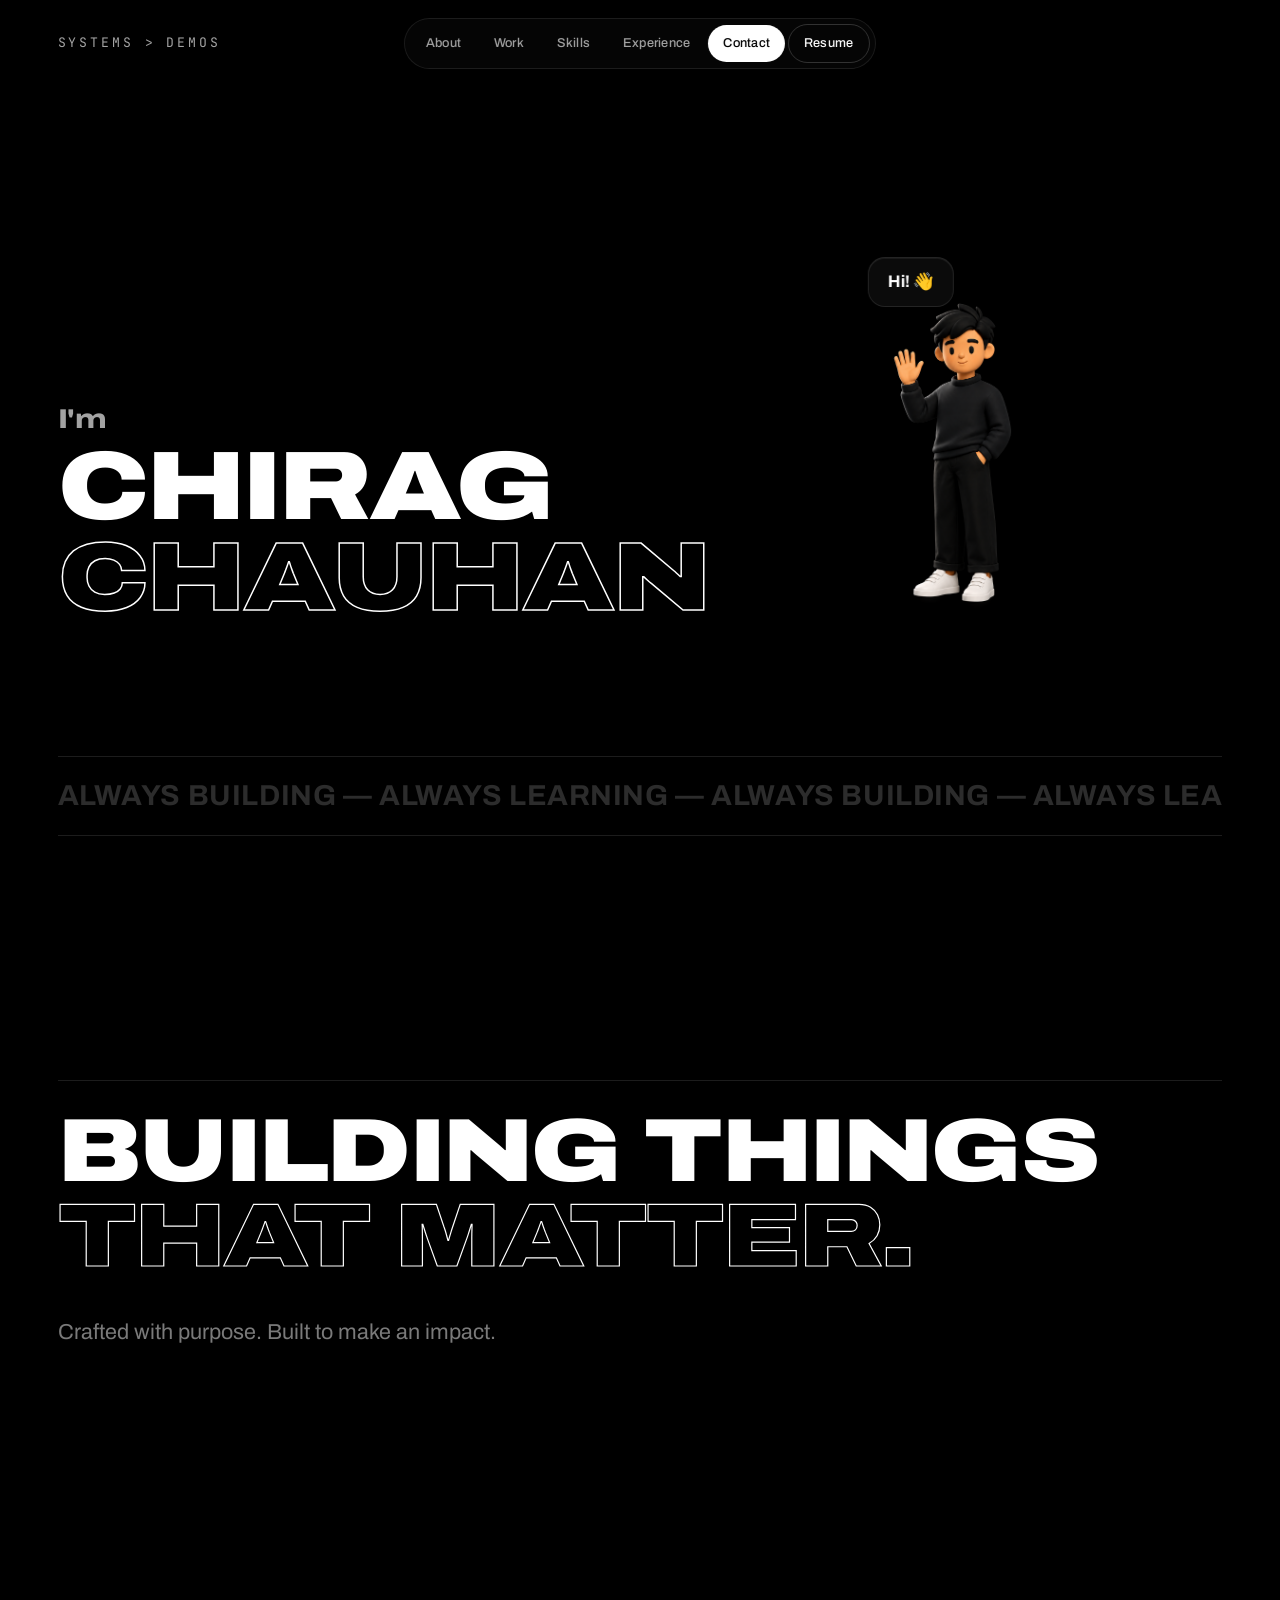
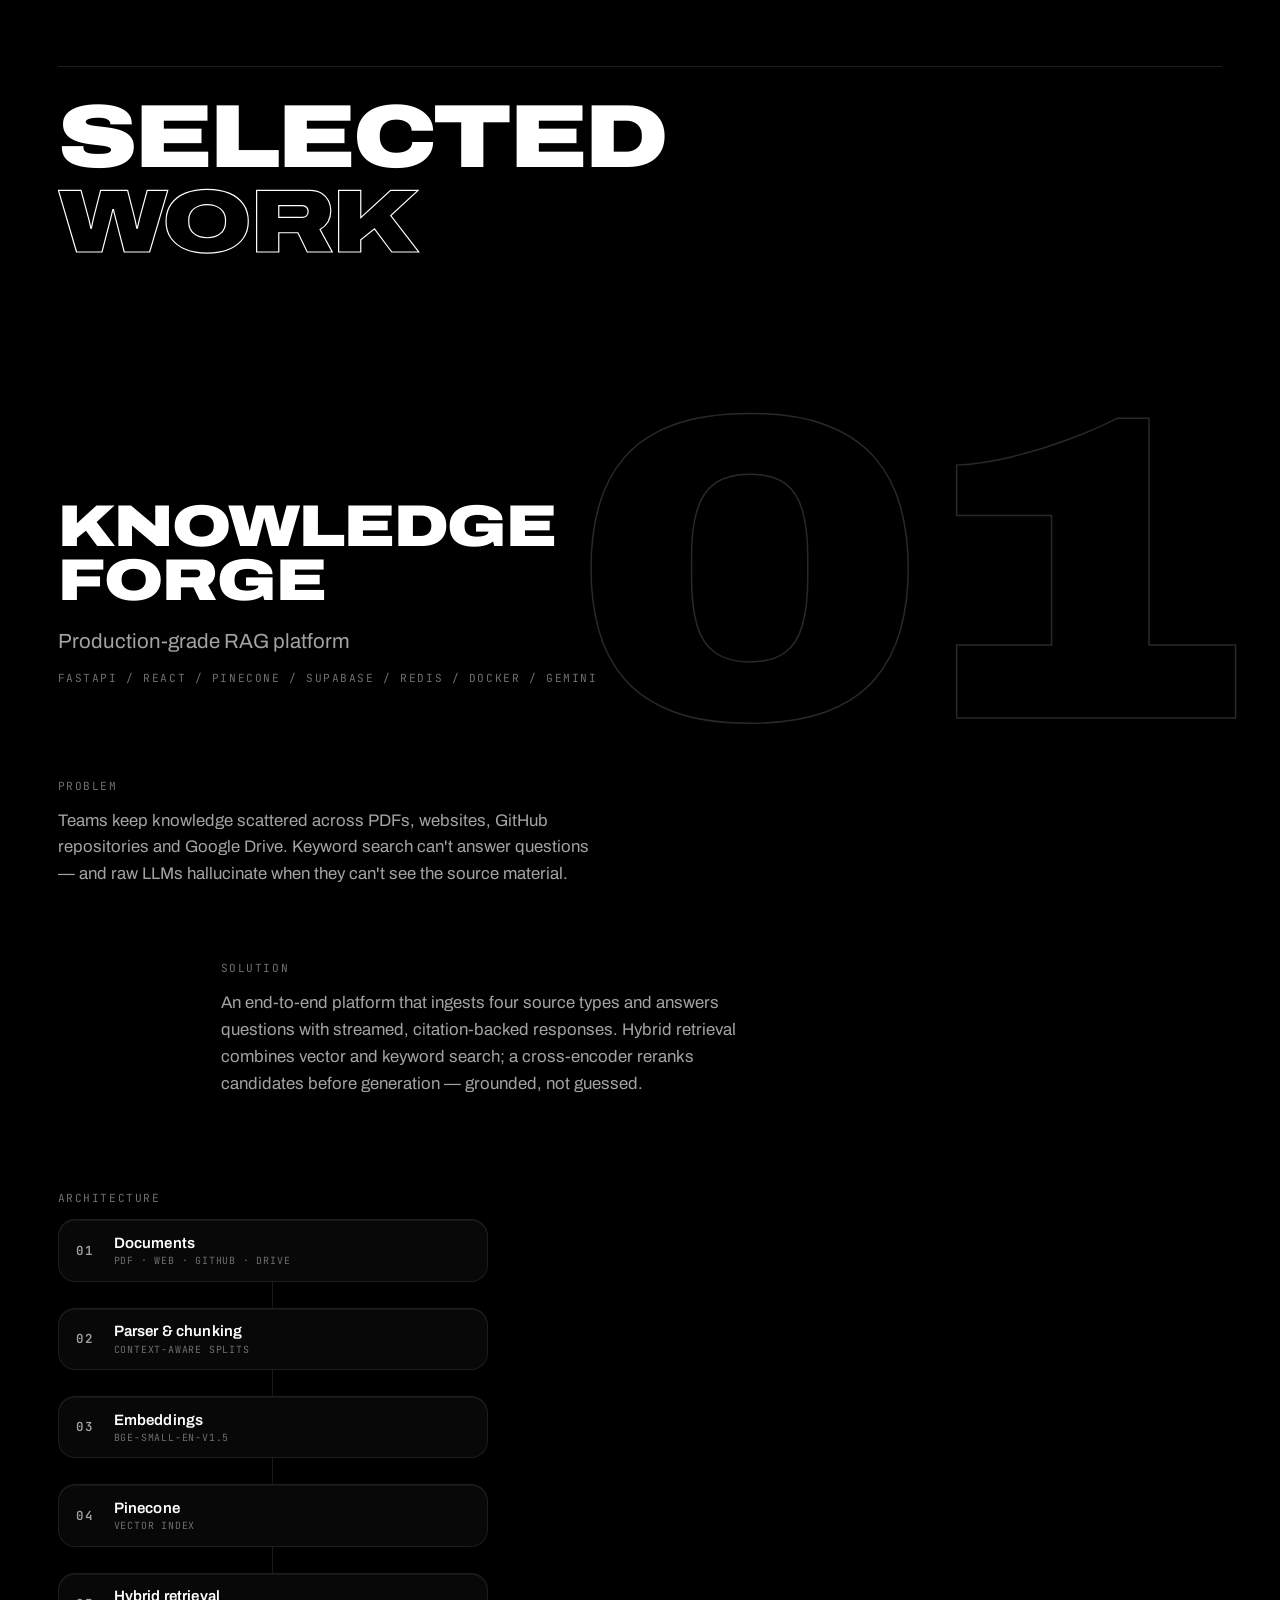
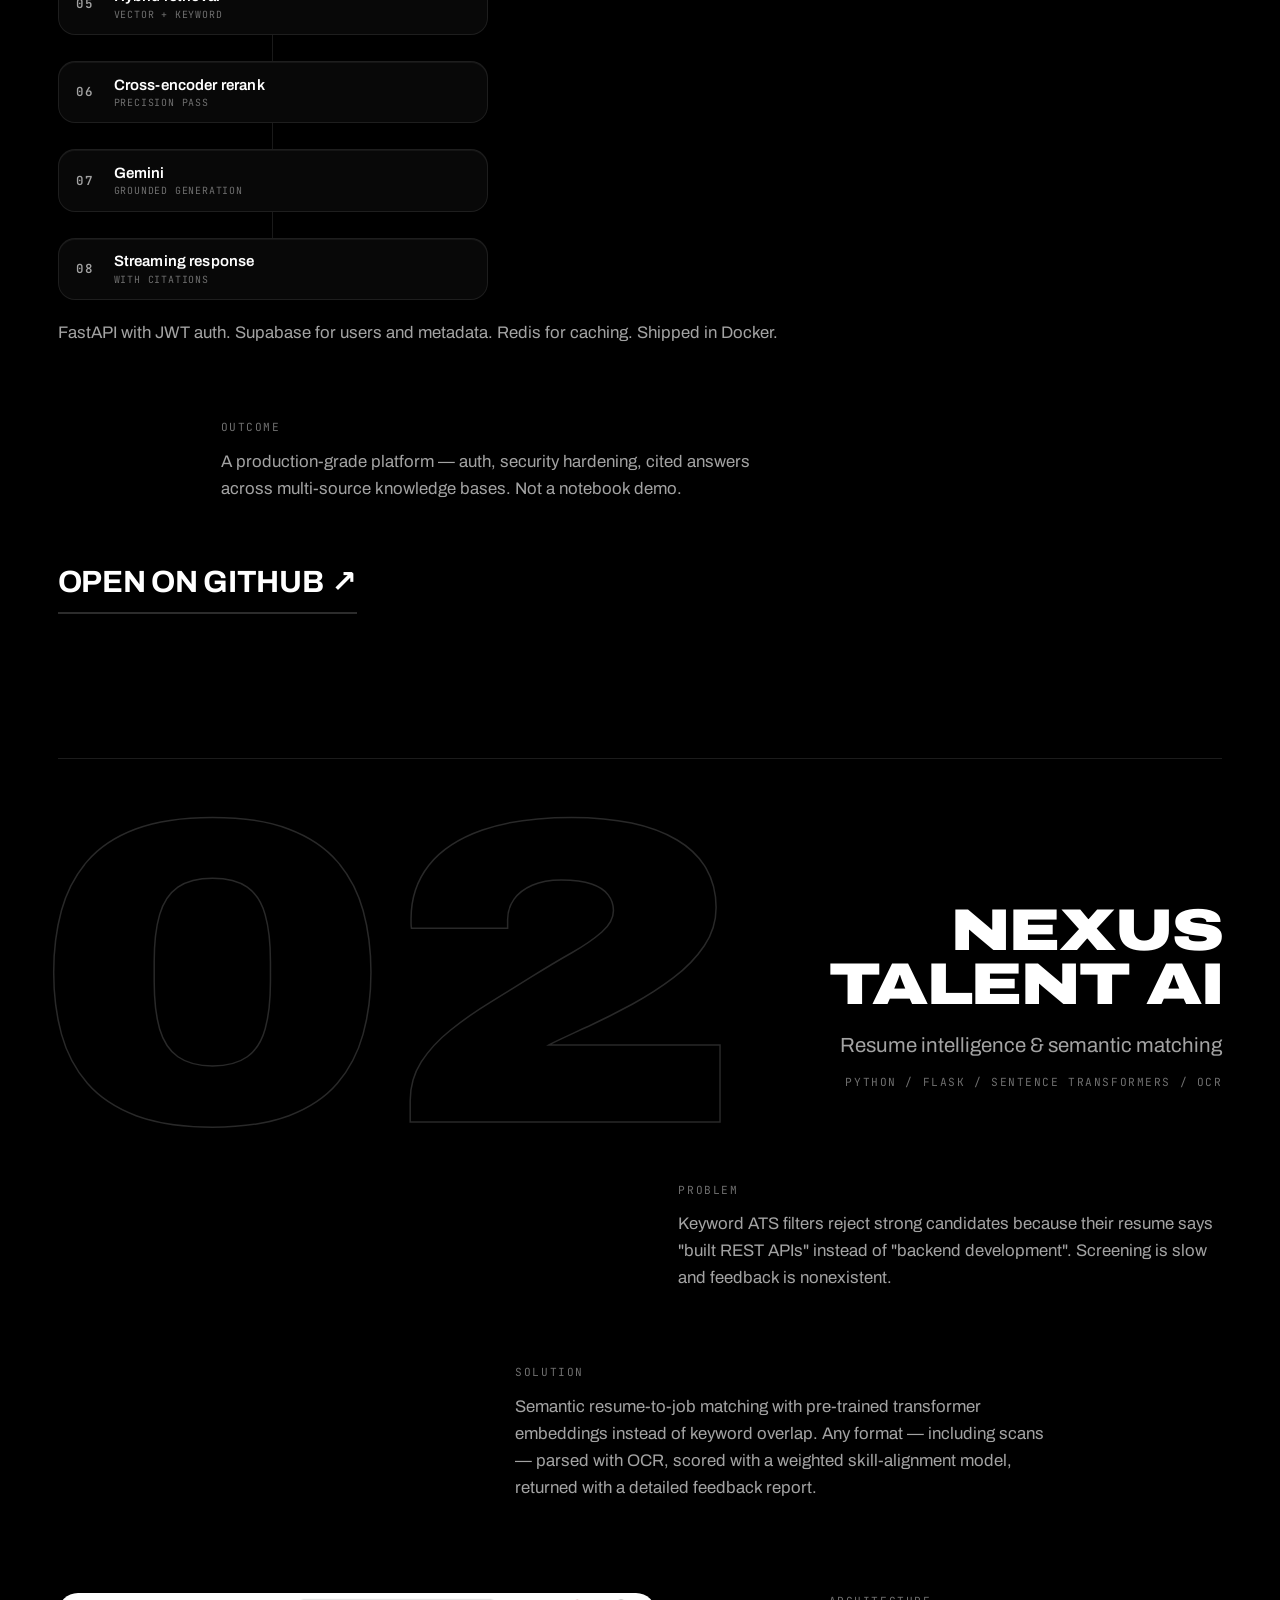
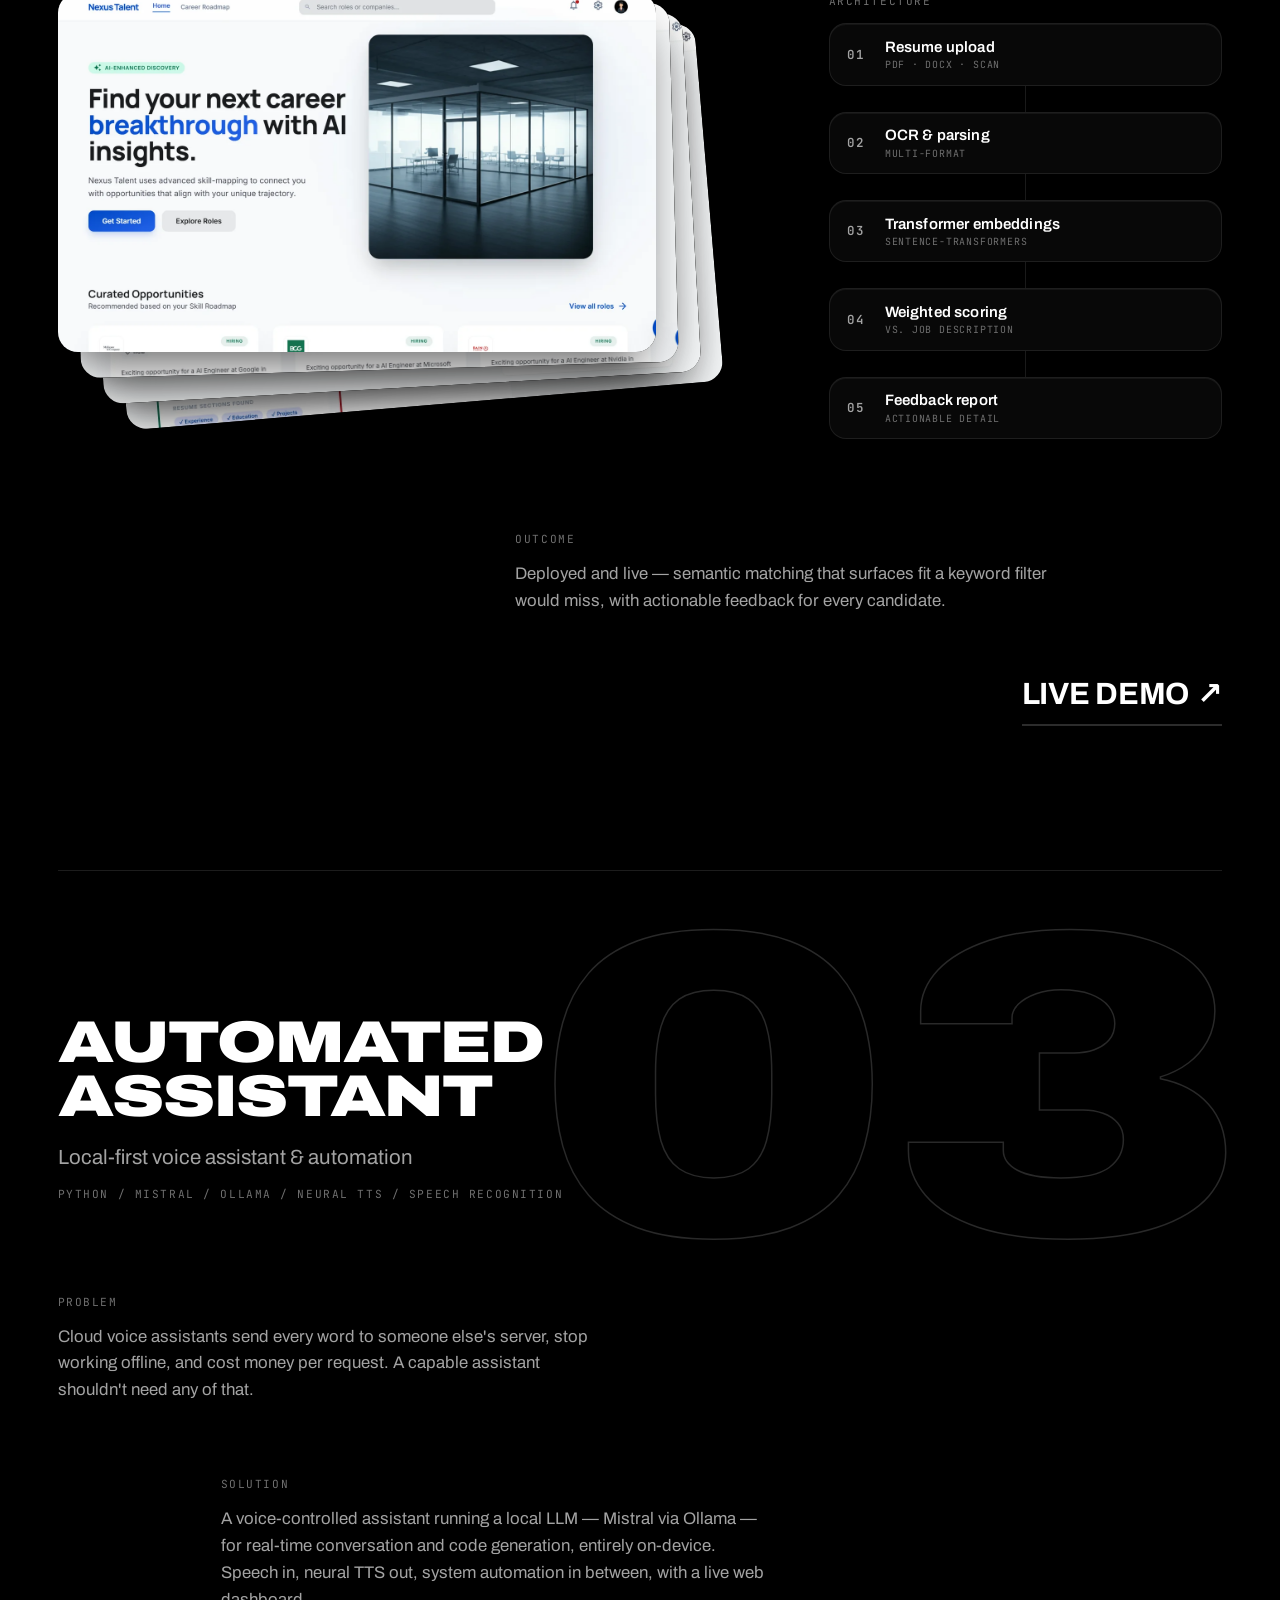
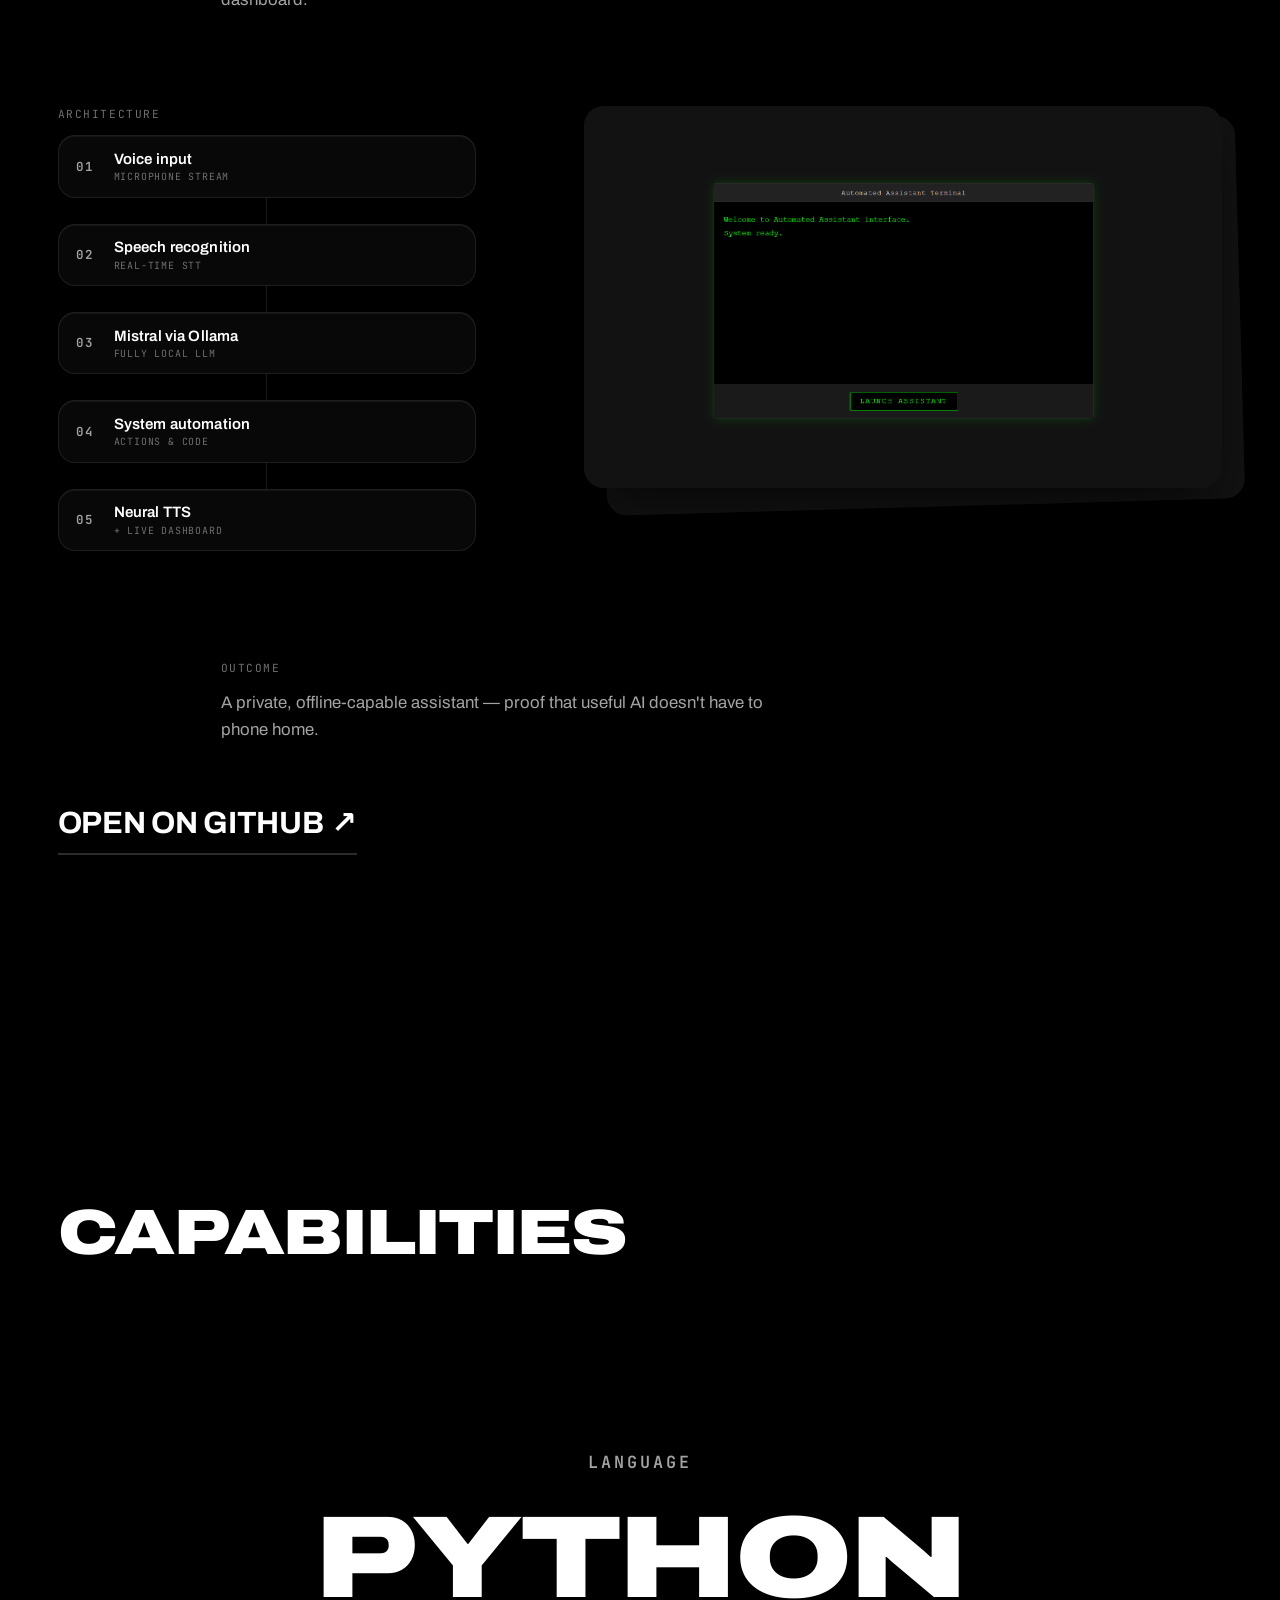
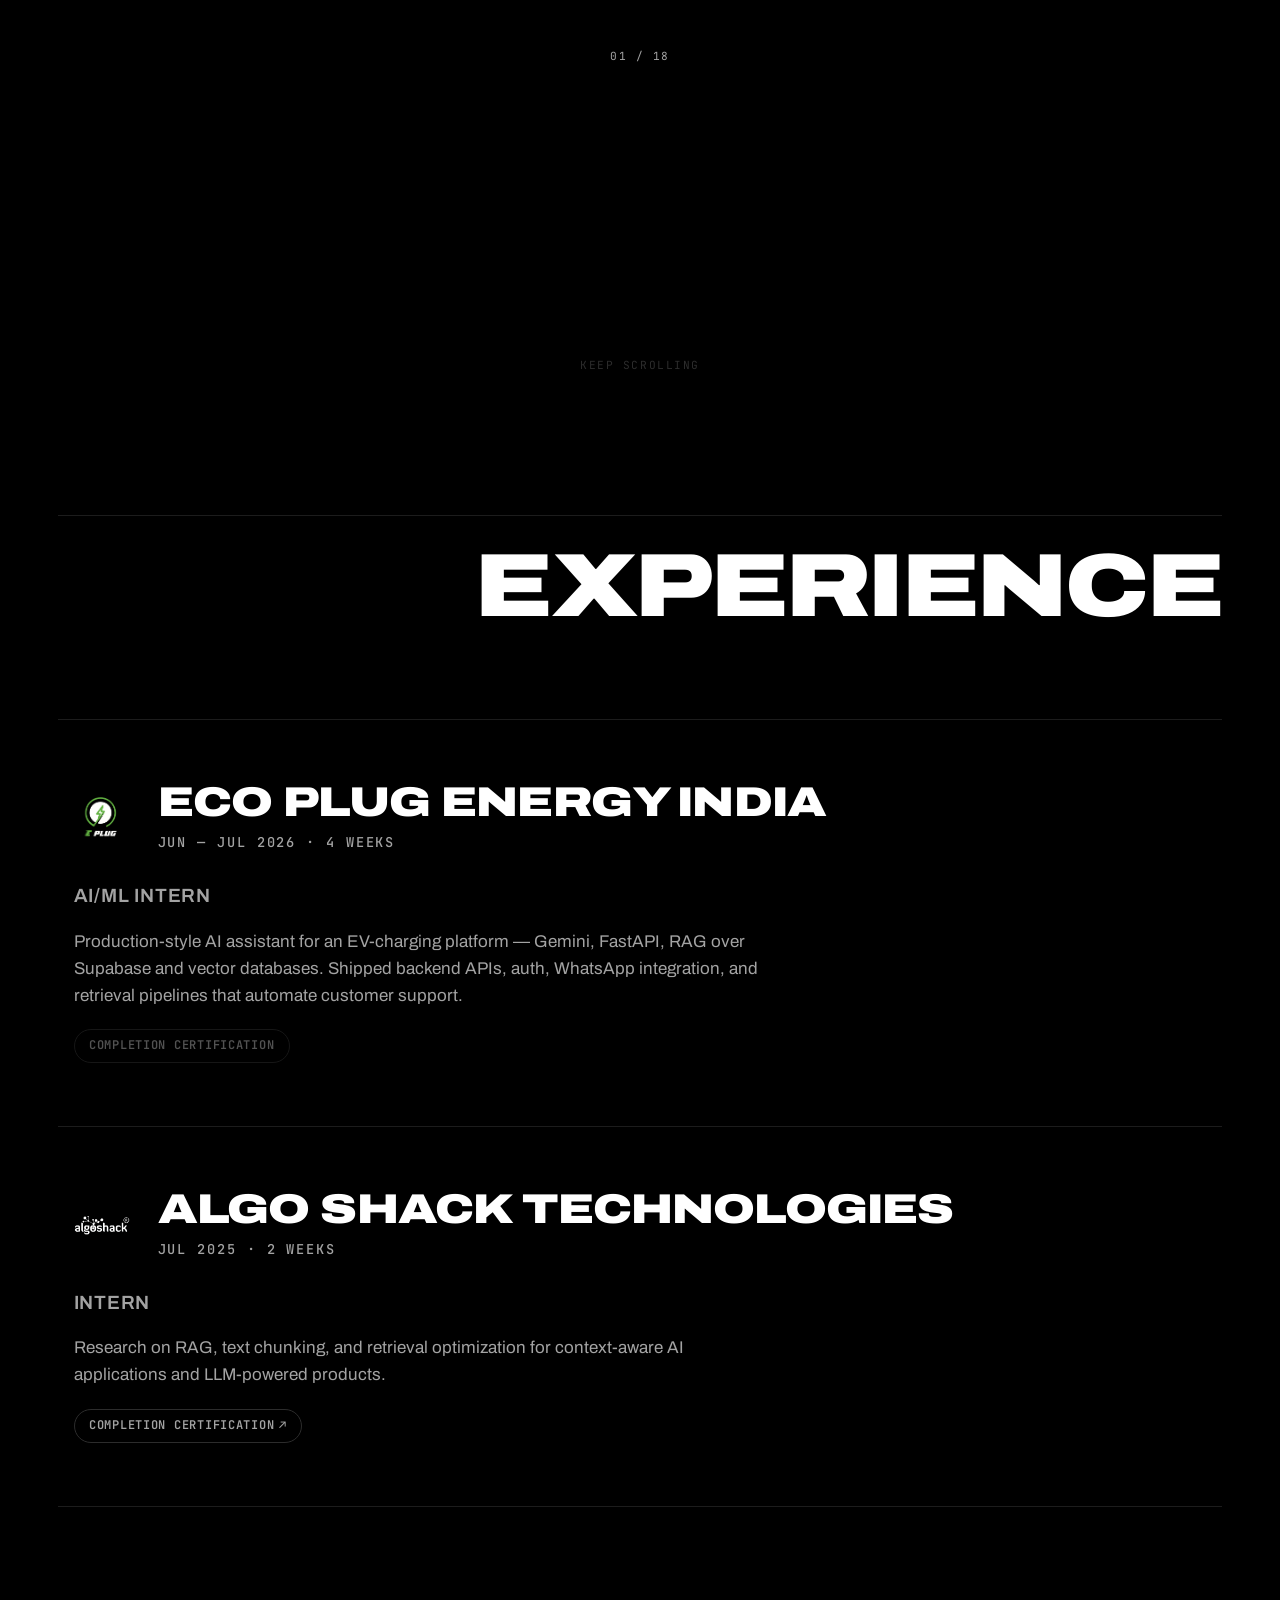
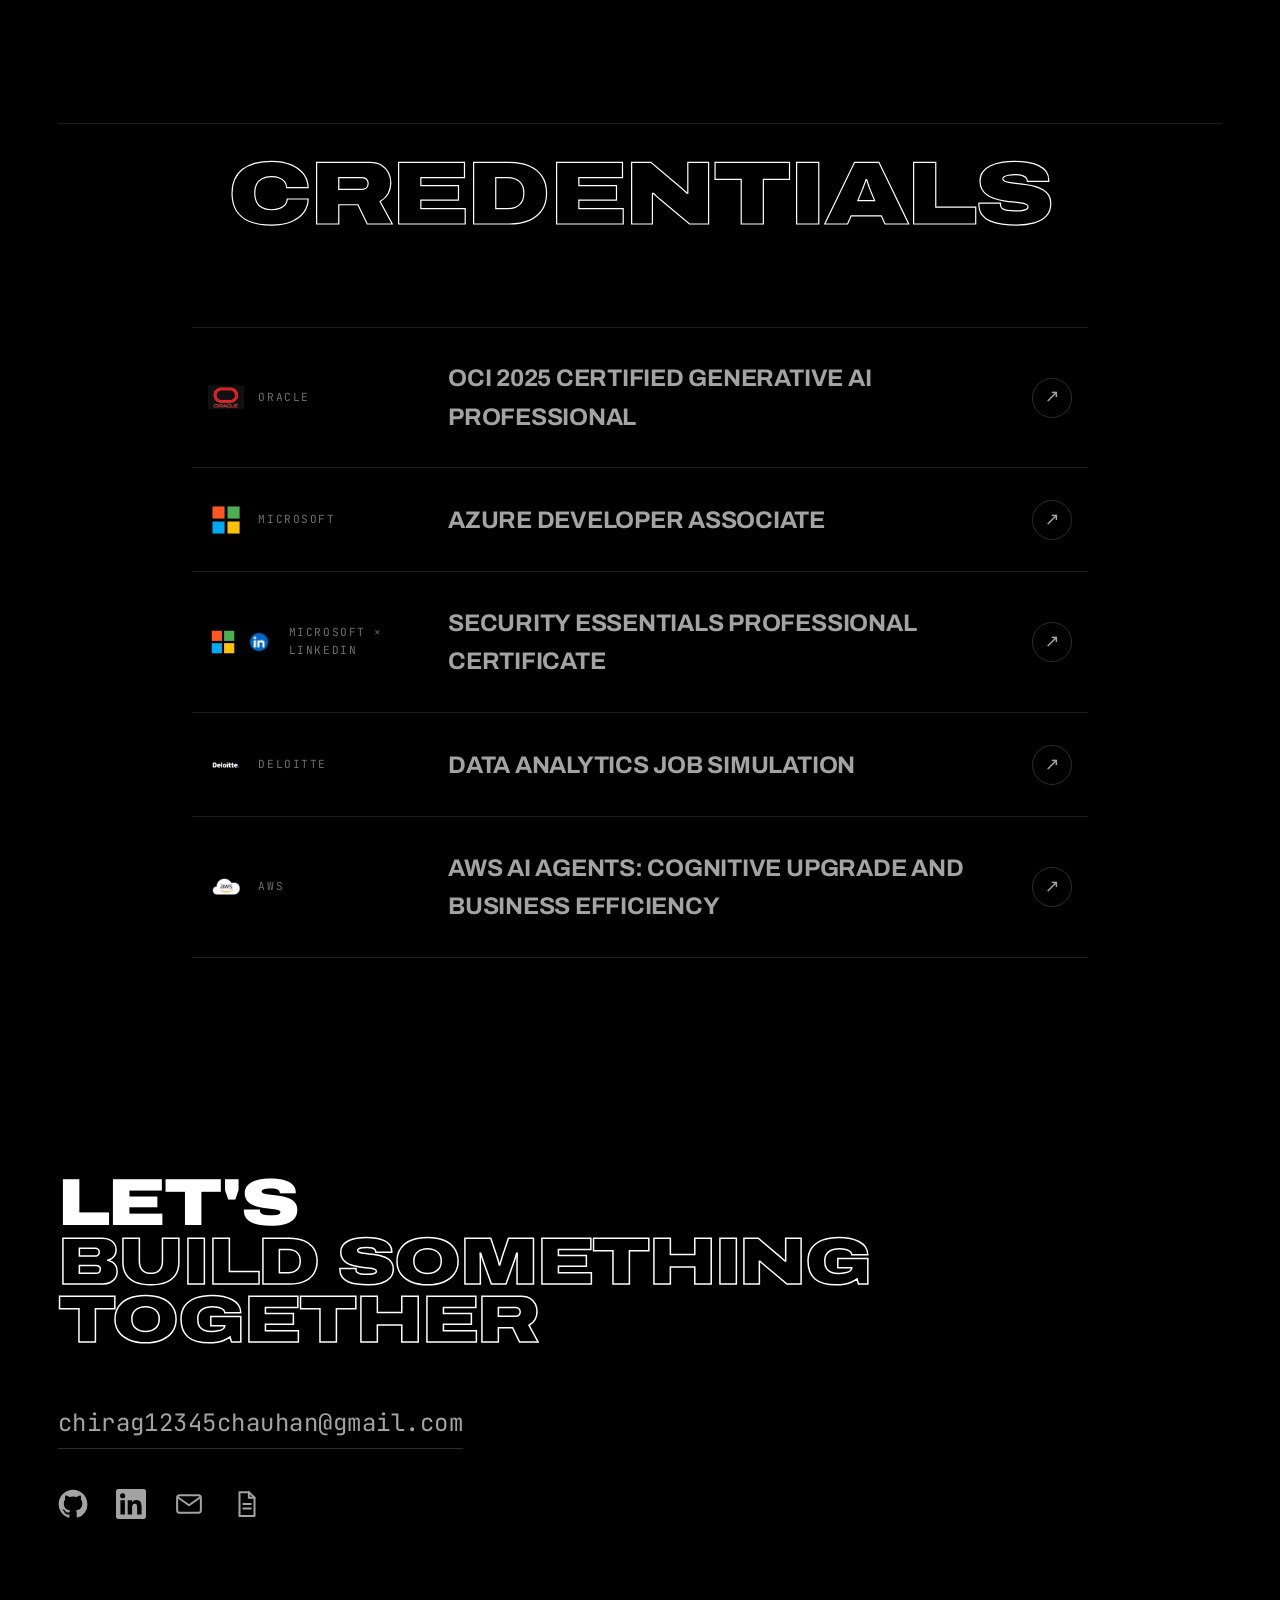
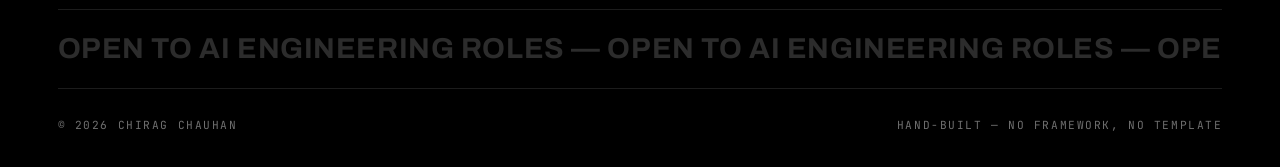
==== index.html @ e7465f2b "Update contact CTA copy and resize heading Changed the closing line to "LET'S BUILD SOMETHING TOGETH" ====
<!doctype html>
<html lang="en">
<head>
  <meta charset="utf-8">
  <meta name="viewport" content="width=device-width, initial-scale=1">
  <title>Chirag Chauhan — AI Engineer</title>
  <meta name="description" content="Chirag Chauhan is an AI engineer building RAG platforms, AI agents, and production backend systems.">
  <link rel="icon" href="data:image/svg+xml,<svg xmlns='http://www.w3.org/2000/svg' viewBox='0 0 100 100'><rect width='100' height='100' fill='%23000'/><text x='50' y='72' font-size='60' font-family='Arial,sans-serif' font-weight='900' fill='%23fff' text-anchor='middle'>C</text></svg>">
  <link rel="preconnect" href="https://fonts.googleapis.com">
  <link rel="preconnect" href="https://fonts.gstatic.com" crossorigin>
  <link href="https://fonts.googleapis.com/css2?family=Archivo:wdth,wght@62..125,100..900&family=JetBrains+Mono:wght@400;500&display=swap" rel="stylesheet">
  <link rel="stylesheet" href="styles.css">
</head>
<body>

  <!-- Intro -->
  <div class="loader" id="loader" aria-hidden="true">
    <img class="loader__img" id="loaderImg" src="Namaste.png" alt="">
    <p class="loader__word glitch" id="loaderWord" data-text="नमस्ते">नमस्ते!</p>
  </div>

  <!-- Floating nav -->
  <header class="nav" id="nav">
    <nav class="nav__pill" aria-label="Primary">
      <a href="#about" data-spy="about">About</a>
      <a href="#work" data-spy="work">Work</a>
      <a href="#skills" data-spy="skills">Skills</a>
      <a href="#experience" data-spy="experience">Experience</a>
      <a href="#contact" data-spy="contact">Contact</a>
      <a class="nav__resume" href="Chirag_Chauhan_Resume.pdf" target="_blank" rel="noopener">Resume</a>
    </nav>
  </header>

  <main id="top">

    <!-- ============ HERO ============ -->
    <section class="hero">
      <p class="hero__meta mono glitch" id="heroMeta" data-text="SYSTEMS &gt; DEMOS">SYSTEMS &gt; DEMOS</p>
      <div class="hero__row">
        <div class="hero__intro">
          <p class="hero__im" id="heroIm">I'm</p>
          <h1 class="hero__title" aria-label="Chirag Chauhan">
            <span class="hero__line"><span>CHIRAG</span></span>
            <span class="hero__line hero__line--ghost"><span>CHAUHAN</span></span>
          </h1>
          <p class="hero__greet glitch" id="heroGreet" data-text="">
            <span id="heroGreetText"></span><span class="hero__caret" id="heroCaret"></span>
          </p>
        </div>
        <div class="hero__visual" id="heroVisual" aria-hidden="true">
          <div class="hero__avatarStack" id="heroAvatarStack">
            <img class="hero__avatarImg hero__avatarImg--base is-active" id="heroAvatarBase" src="Hello.png" alt="">
            <img class="hero__avatarImg hero__avatarImg--alt" id="heroAvatarAlt" src="avatar_pointing_downwards_aligned.png" alt="">
          </div>
          <div class="hero__bubble glitch" id="heroBubble" data-text="">Hi! 👋</div>
        </div>
      </div>
      <div class="marquee hero__marquee" aria-hidden="true">
        <div class="marquee__track">
          <span>Always building — Always learning —&nbsp;</span><span>Always building — Always learning —&nbsp;</span>
          <span>Always building — Always learning —&nbsp;</span><span>Always building — Always learning —&nbsp;</span>
        </div>
      </div>
    </section>

    <!-- ============ ABOUT ============ -->
    <section class="manifesto" id="about">
      <header class="chapter">
        <h2 class="chapter__title chapter__title--glitch" id="aboutTitle" data-text="BUILDING THINGS THAT MATTER.">BUILDING THINGS <span class="ghost">THAT MATTER.</span></h2>
        <p class="manifesto__subtitle">Crafted with purpose. Built to make an impact.</p>
      </header>
    </section>

    <!-- ============ WORK ============ -->
    <section class="workwrap" id="work">
      <header class="chapter">
        <h2 class="chapter__title"><span class="chapter__mask"><span>SELECTED</span></span>
          <span class="chapter__mask"><span class="ghost">WORK</span></span></h2>
      </header>

      <!-- P1 -->
      <article class="work">
        <span class="work__ghost" aria-hidden="true">01</span>
        <div class="work__reveal"><h3 class="work__title">KNOWLEDGE<br>FORGE</h3></div>
        <p class="work__tag">Production-grade RAG platform</p>
        <p class="work__stack mono">FastAPI / React / Pinecone / Supabase / Redis / Docker / Gemini</p>
        <div class="work__blocks">
          <div class="work__block">
            <h4 class="mono">Problem</h4>
            <p>Teams keep knowledge scattered across PDFs, websites, GitHub repositories and
              Google Drive. Keyword search can't answer questions — and raw LLMs hallucinate
              when they can't see the source material.</p>
          </div>
          <div class="work__block">
            <h4 class="mono">Solution</h4>
            <p>An end-to-end platform that ingests four source types and answers questions
              with streamed, citation-backed responses. Hybrid retrieval combines vector and
              keyword search; a cross-encoder reranks candidates before generation — grounded,
              not guessed.</p>
          </div>
          <div class="work__block work__block--arch">
            <div class="work__archrow">
              <div class="arch">
                <h4 class="mono">Architecture</h4>
                <div class="arch__node"><span class="mono">01</span><p>Documents<small>PDF · Web · GitHub · Drive</small></p></div>
                <div class="arch__line"></div>
                <div class="arch__node"><span class="mono">02</span><p>Parser &amp; chunking<small>context-aware splits</small></p></div>
                <div class="arch__line"></div>
                <div class="arch__node"><span class="mono">03</span><p>Embeddings<small>bge-small-en-v1.5</small></p></div>
                <div class="arch__line"></div>
                <div class="arch__node"><span class="mono">04</span><p>Pinecone<small>vector index</small></p></div>
                <div class="arch__line"></div>
                <div class="arch__node"><span class="mono">05</span><p>Hybrid retrieval<small>vector + keyword</small></p></div>
                <div class="arch__line"></div>
                <div class="arch__node"><span class="mono">06</span><p>Cross-encoder rerank<small>precision pass</small></p></div>
                <div class="arch__line"></div>
                <div class="arch__node"><span class="mono">07</span><p>Gemini<small>grounded generation</small></p></div>
                <div class="arch__line"></div>
                <div class="arch__node"><span class="mono">08</span><p>Streaming response<small>with citations</small></p></div>
              </div>
              <div class="work__media work__media--video" data-media>
                <video class="work__video" width="960" height="456" muted loop playsinline preload="metadata" aria-label="KnowledgeForge product demo — live document ingestion and cited chat">
                  <source src="project_assets/knowledgeforge-demo.mp4" type="video/mp4">
                </video>
              </div>
            </div>
            <p>FastAPI with JWT auth. Supabase for users and metadata. Redis for caching.
              Shipped in Docker.</p>
          </div>
          <div class="work__block">
            <h4 class="mono">Outcome</h4>
            <p>A production-grade platform — auth, security hardening, cited answers across
              multi-source knowledge bases. Not a notebook demo.</p>
          </div>
        </div>
        <a class="work__link magnetic" href="https://github.com/chiragchauhan07/KnowledgeForge" target="_blank" rel="noopener">Open on GitHub <span class="work__link-arrow">↗</span></a>
      </article>

      <!-- P2 -->
      <article class="work work--alt">
        <span class="work__ghost" aria-hidden="true">02</span>
        <div class="work__reveal"><h3 class="work__title">NEXUS<br>TALENT AI</h3></div>
        <p class="work__tag">Resume intelligence &amp; semantic matching</p>
        <p class="work__stack mono">Python / Flask / Sentence Transformers / OCR</p>
        <div class="work__blocks">
          <div class="work__block">
            <h4 class="mono">Problem</h4>
            <p>Keyword ATS filters reject strong candidates because their resume says "built
              REST APIs" instead of "backend development". Screening is slow and feedback is
              nonexistent.</p>
          </div>
          <div class="work__block">
            <h4 class="mono">Solution</h4>
            <p>Semantic resume-to-job matching with pre-trained transformer embeddings instead
              of keyword overlap. Any format — including scans — parsed with OCR, scored with
              a weighted skill-alignment model, returned with a detailed feedback report.</p>
          </div>
          <div class="work__block work__block--arch">
            <div class="work__archrow">
              <div class="arch">
                <h4 class="mono">Architecture</h4>
                <div class="arch__node"><span class="mono">01</span><p>Resume upload<small>PDF · DOCX · scan</small></p></div>
                <div class="arch__line"></div>
                <div class="arch__node"><span class="mono">02</span><p>OCR &amp; parsing<small>multi-format</small></p></div>
                <div class="arch__line"></div>
                <div class="arch__node"><span class="mono">03</span><p>Transformer embeddings<small>sentence-transformers</small></p></div>
                <div class="arch__line"></div>
                <div class="arch__node"><span class="mono">04</span><p>Weighted scoring<small>vs. job description</small></p></div>
                <div class="arch__line"></div>
                <div class="arch__node"><span class="mono">05</span><p>Feedback report<small>actionable detail</small></p></div>
              </div>
              <div class="work__media work__media--deck" data-media data-gallery="nexus">
                <button class="work__deck-item" style="--i:0" aria-label="View screenshot 1 of Nexus Talent AI">
                  <img src="project_assets/nexustalent-hero.webp" alt="Nexus Talent AI — home screen" loading="lazy" decoding="async" width="1600" height="866">
                </button>
                <button class="work__deck-item" style="--i:1" aria-label="View screenshot 2 of Nexus Talent AI">
                  <img src="project_assets/nexustalent-2.webp" alt="Nexus Talent AI — opportunities list" loading="lazy" decoding="async" width="1400" height="754">
                </button>
                <button class="work__deck-item" style="--i:2" aria-label="View screenshot 3 of Nexus Talent AI">
                  <img src="project_assets/nexustalent-3.webp" alt="Nexus Talent AI — role detail" loading="lazy" decoding="async" width="1400" height="756">
                </button>
                <button class="work__deck-item" style="--i:3" aria-label="View screenshot 4 of Nexus Talent AI">
                  <img src="project_assets/nexustalent-4.webp" alt="Nexus Talent AI — match analysis" loading="lazy" decoding="async" width="1400" height="759">
                </button>
              </div>
            </div>
          </div>
          <div class="work__block">
            <h4 class="mono">Outcome</h4>
            <p>Deployed and live — semantic matching that surfaces fit a keyword filter would
              miss, with actionable feedback for every candidate.</p>
          </div>
        </div>
        <a class="work__link magnetic" href="https://ai-resume-screener-umlq.onrender.com/" target="_blank" rel="noopener">Live demo <span class="work__link-arrow">↗</span></a>
      </article>

      <!-- P3 -->
      <article class="work">
        <span class="work__ghost" aria-hidden="true">03</span>
        <div class="work__reveal"><h3 class="work__title">AUTOMATED<br>ASSISTANT</h3></div>
        <p class="work__tag">Local-first voice assistant &amp; automation</p>
        <p class="work__stack mono">Python / Mistral / Ollama / Neural TTS / Speech recognition</p>
        <div class="work__blocks">
          <div class="work__block">
            <h4 class="mono">Problem</h4>
            <p>Cloud voice assistants send every word to someone else's server, stop working
              offline, and cost money per request. A capable assistant shouldn't need any of
              that.</p>
          </div>
          <div class="work__block">
            <h4 class="mono">Solution</h4>
            <p>A voice-controlled assistant running a local LLM — Mistral via Ollama — for
              real-time conversation and code generation, entirely on-device. Speech in,
              neural TTS out, system automation in between, with a live web dashboard.</p>
          </div>
          <div class="work__block work__block--arch">
            <div class="work__archrow">
              <div class="arch">
                <h4 class="mono">Architecture</h4>
                <div class="arch__node"><span class="mono">01</span><p>Voice input<small>microphone stream</small></p></div>
                <div class="arch__line"></div>
                <div class="arch__node"><span class="mono">02</span><p>Speech recognition<small>real-time STT</small></p></div>
                <div class="arch__line"></div>
                <div class="arch__node"><span class="mono">03</span><p>Mistral via Ollama<small>fully local LLM</small></p></div>
                <div class="arch__line"></div>
                <div class="arch__node"><span class="mono">04</span><p>System automation<small>actions &amp; code</small></p></div>
                <div class="arch__line"></div>
                <div class="arch__node"><span class="mono">05</span><p>Neural TTS<small>+ live dashboard</small></p></div>
              </div>
              <div class="work__media work__media--deck" data-media data-gallery="assistant">
                <button class="work__deck-item" style="--i:0" aria-label="View screenshot 1 of Automated Assistant">
                  <img src="project_assets/automatedassistant_1.png" alt="Automated Assistant — terminal ready" loading="lazy" decoding="async" width="1919" height="1010">
                </button>
                <button class="work__deck-item" style="--i:1" aria-label="View screenshot 2 of Automated Assistant">
                  <img src="project_assets/automated-assistant.png" alt="Automated Assistant — live conversation" loading="lazy" decoding="async" width="1919" height="1028">
                </button>
              </div>
            </div>
          </div>
          <div class="work__block">
            <h4 class="mono">Outcome</h4>
            <p>A private, offline-capable assistant — proof that useful AI doesn't have to
              phone home.</p>
          </div>
        </div>
        <a class="work__link magnetic" href="https://github.com/chiragchauhan07/AI-Automated-Assistent_portfolio" target="_blank" rel="noopener">Open on GitHub <span class="work__link-arrow">↗</span></a>
      </article>
    </section>

    <!-- ============ CAPABILITIES (pinned) ============ -->
    <section class="stack" id="skills">
      <div class="stack__pin">
        <header class="chapter chapter--overlay">
          <h2 class="chapter__title chapter__title--sm"><span class="chapter__mask"><span>CAPABILITIES</span></span></h2>
        </header>
        <p class="stack__cat mono" id="stackCat">Language</p>
        <div class="stack__wordwrap" id="stackWordwrap">
          <div class="stack__logo" id="stackLogo" aria-hidden="true"><img id="stackLogoImg" src="" alt=""></div>
          <div class="stack__word" id="stackWord">PYTHON</div>
        </div>
        <p class="stack__count mono"><span id="stackIdx">01</span> / <span id="stackTotal">18</span></p>
        <p class="stack__hint mono">Keep scrolling</p>
      </div>
    </section>

    <!-- ============ EXPERIENCE ============ -->
    <section class="xp" id="experience">
      <header class="chapter chapter--right">
        <h2 class="chapter__title"><span class="chapter__mask"><span>EXPERIENCE</span></span></h2>
      </header>
      <div class="xp__row">
        <div class="xp__company">
          <img class="xp__logo" src="ecoplug.png" alt="Eco Plug Energy India logo">
          <div class="xp__nameWrap">
            <h3 class="xp__companyName">Eco Plug Energy India</h3>
            <a class="xp__sitelink" href="https://eeil.in/" target="_blank" rel="noopener">Go to their site <span class="xp__arrow">→</span></a>
            <p class="mono xp__duration">Jun — Jul 2026 · 4 weeks</p>
          </div>
        </div>
        <p class="xp__role">AI/ML Intern</p>
        <p class="xp__desc">Production-style AI assistant for an EV-charging platform — Gemini,
          FastAPI, RAG over Supabase and vector databases. Shipped backend APIs, auth,
          WhatsApp integration, and retrieval pipelines that automate customer support.</p>
        <span class="xp__cert xp__cert--placeholder">Completion Certification</span>
      </div>
      <div class="xp__row">
        <div class="xp__company">
          <img class="xp__logo" src="algoshack.webp" alt="Algo Shack Technologies logo">
          <div class="xp__nameWrap">
            <h3 class="xp__companyName">Algo Shack Technologies</h3>
            <a class="xp__sitelink" href="https://algoshack.com/" target="_blank" rel="noopener">Go to their site <span class="xp__arrow">→</span></a>
            <p class="mono xp__duration">Jul 2025 · 2 weeks</p>
          </div>
        </div>
        <p class="xp__role">Intern</p>
        <p class="xp__desc">Research on RAG, text chunking, and retrieval optimization for
          context-aware AI applications and LLM-powered products.</p>
        <a class="xp__cert" href="https://drive.google.com/file/d/1zbPfZQz_pBPcnVLSwxi1B6D3FIRv9cU7/view?usp=sharing" target="_blank" rel="noopener">Completion Certification <span class="xp__cert-arrow">↗</span></a>
      </div>
    </section>

    <!-- ============ CREDENTIALS ============ -->
    <section class="certs" id="certifications">
      <header class="chapter chapter--center">
        <h2 class="chapter__title"><span class="chapter__mask"><span class="ghost">CREDENTIALS</span></span></h2>
      </header>
      <ul class="certs__list">
        <li>
          <div class="cert__brand">
            <img class="cert__logo" src="oracle.png" alt="" aria-hidden="true">
            <span class="mono">Oracle</span>
          </div>
          <p>OCI 2025 Certified Generative AI Professional</p>
          <a class="cert__arrow magnetic" href="https://drive.google.com/file/d/138le8dl_z7KRfQXRyou4_xq8hdkcsqpG/view?usp=sharing" target="_blank" rel="noopener" aria-label="View Oracle certificate">↗</a>
        </li>
        <li>
          <div class="cert__brand">
            <img class="cert__logo" src="microsoft.png" alt="" aria-hidden="true">
            <span class="mono">Microsoft</span>
          </div>
          <p>Azure Developer Associate</p>
          <a class="cert__arrow magnetic" href="https://drive.google.com/file/d/1UPAvn9Ip9XVYFQAu33laWyyizpyphrTw/view?usp=sharing" target="_blank" rel="noopener" aria-label="View Microsoft certificate">↗</a>
        </li>
        <li>
          <div class="cert__brand">
            <span class="cert__logo--pair" aria-hidden="true">
              <img src="microsoft.png" alt="">
              <img src="linkedin.webp" alt="">
            </span>
            <span class="mono">Microsoft × LinkedIn</span>
          </div>
          <p>Security Essentials Professional Certificate</p>
          <a class="cert__arrow magnetic" href="https://drive.google.com/file/d/1kqmSvkQlEAZr0Z-Ik_EsRkbMpzypdaEI/view?usp=sharing" target="_blank" rel="noopener" aria-label="View Microsoft × LinkedIn certificate">↗</a>
        </li>
        <li>
          <div class="cert__brand">
            <img class="cert__logo cert__logo--invert" src="deloitte.webp" alt="" aria-hidden="true">
            <span class="mono">Deloitte</span>
          </div>
          <p>Data Analytics Job Simulation</p>
          <a class="cert__arrow magnetic" href="https://drive.google.com/file/d/1Hs5X_JaL9bwuh-dQqQASGC_T9FbFLwRX/view?usp=sharing" target="_blank" rel="noopener" aria-label="View Deloitte certificate">↗</a>
        </li>
        <li>
          <div class="cert__brand">
            <img class="cert__logo" src="aws_logo_clean.png" alt="" aria-hidden="true">
            <span class="mono">AWS</span>
          </div>
          <p>AWS AI Agents: Cognitive Upgrade and Business Efficiency</p>
          <a class="cert__arrow magnetic" href="https://drive.google.com/file/d/1zRLh3j3EKXL8GOO1vLv1D6LDOEQWnO2a/view?usp=sharing" target="_blank" rel="noopener" aria-label="View AWS certificate">↗</a>
        </li>
      </ul>
    </section>

    <!-- ============ CONTACT ============ -->
    <section class="contact" id="contact">
      <h2 class="contact__title">
        <span class="contact__line"><span>LET'S</span></span>
        <span class="contact__line contact__line--ghost"><span>BUILD SOMETHING TOGETHER</span></span>
      </h2>
      <a class="contact__email" href="mailto:chirag12345chauhan@gmail.com">chirag12345chauhan@gmail.com</a>
      <div class="icons icons--lg">
        <a class="icon magnetic" href="https://github.com/chiragchauhan07" target="_blank" rel="noopener" aria-label="GitHub">
          <svg viewBox="0 0 24 24" fill="currentColor"><path d="M12 .5C5.65.5.5 5.65.5 12c0 5.08 3.29 9.39 7.86 10.91.58.11.79-.25.79-.56 0-.28-.01-1.02-.02-2-3.2.7-3.88-1.54-3.88-1.54-.52-1.33-1.28-1.68-1.28-1.68-1.05-.72.08-.71.08-.71 1.16.08 1.77 1.19 1.77 1.19 1.03 1.77 2.7 1.26 3.36.96.1-.75.4-1.26.73-1.55-2.55-.29-5.23-1.28-5.23-5.68 0-1.26.45-2.28 1.19-3.09-.12-.29-.52-1.46.11-3.05 0 0 .97-.31 3.18 1.18a11.1 11.1 0 0 1 5.8 0c2.2-1.49 3.17-1.18 3.17-1.18.63 1.59.23 2.76.11 3.05.74.81 1.19 1.83 1.19 3.09 0 4.41-2.69 5.38-5.25 5.66.41.35.78 1.05.78 2.12 0 1.53-.01 2.76-.01 3.14 0 .31.21.67.8.56A10.52 10.52 0 0 0 23.5 12C23.5 5.65 18.35.5 12 .5z"/></svg>
        </a>
        <a class="icon magnetic" href="https://linkedin.com/in/chirag-chauhan-344783306" target="_blank" rel="noopener" aria-label="LinkedIn">
          <svg viewBox="0 0 24 24" fill="currentColor"><path d="M20.45 20.45h-3.55v-5.57c0-1.33-.03-3.04-1.85-3.04-1.85 0-2.14 1.45-2.14 2.94v5.67H9.36V9h3.41v1.56h.05c.48-.9 1.64-1.85 3.37-1.85 3.6 0 4.27 2.37 4.27 5.46v6.28zM5.34 7.43a2.06 2.06 0 1 1 0-4.12 2.06 2.06 0 0 1 0 4.12zM7.12 20.45H3.56V9h3.56v11.45zM22.22 0H1.77C.79 0 0 .77 0 1.72v20.55C0 23.23.79 24 1.77 24h20.45c.98 0 1.78-.77 1.78-1.73V1.72C24 .77 23.2 0 22.22 0z"/></svg>
        </a>
        <a class="icon magnetic" href="mailto:chirag12345chauhan@gmail.com" aria-label="Email">
          <svg viewBox="0 0 24 24" fill="none" stroke="currentColor" stroke-width="1.6" stroke-linecap="round" stroke-linejoin="round"><rect x="2.5" y="5" width="19" height="14" rx="2"/><path d="m3.5 7 8.5 6 8.5-6"/></svg>
        </a>
        <a class="icon magnetic" href="Chirag_Chauhan_Resume.pdf" target="_blank" rel="noopener" aria-label="Resume">
          <svg viewBox="0 0 24 24" fill="none" stroke="currentColor" stroke-width="1.6" stroke-linecap="round" stroke-linejoin="round"><path d="M6 2.5h7.5L18 7v14.5H6z"/><path d="M13.5 2.5V7H18"/><path d="M9 12h6M9 15.5h6"/></svg>
        </a>
      </div>
      <div class="marquee" aria-hidden="true">
        <div class="marquee__track">
          <span>Open to AI engineering roles —&nbsp;</span><span>Open to AI engineering roles —&nbsp;</span>
          <span>Open to AI engineering roles —&nbsp;</span><span>Open to AI engineering roles —&nbsp;</span>
        </div>
      </div>
      <footer class="footer mono">
        <span>© <span id="year"></span> Chirag Chauhan</span>
        <span>Hand-built — no framework, no template</span>
      </footer>
    </section>

  </main>

  <!-- Gallery lightbox -->
  <div class="lightbox" id="lightbox" aria-hidden="true">
    <button class="lightbox__nav lightbox__nav--prev" id="lightboxPrev" aria-label="Previous screenshot">←</button>
    <img class="lightbox__img" id="lightboxImg" src="" alt="">
    <button class="lightbox__nav lightbox__nav--next" id="lightboxNext" aria-label="Next screenshot">→</button>
    <button class="lightbox__close" id="lightboxClose" aria-label="Close">✕</button>
  </div>

  <script src="https://cdn.jsdelivr.net/npm/gsap@3.12.5/dist/gsap.min.js"></script>
  <script src="https://cdn.jsdelivr.net/npm/gsap@3.12.5/dist/ScrollTrigger.min.js"></script>
  <script src="script.js"></script>
</body>
</html>
---- styles.css ----
/* ============ Tokens ============ */
:root {
  --black: #000000;
  --white: #ffffff;
  --gray-1: #0d0d0d;
  --gray-2: #1c1c1c;
  --gray-3: #2c2c2c;
  --gray-4: #6f6f6f;
  --gray-5: #a3a3a3;
  --sans: "Archivo", system-ui, sans-serif;
  --mono: "JetBrains Mono", ui-monospace, monospace;
  --pad: clamp(1.25rem, 4.5vw, 4.5rem);
  --ease: cubic-bezier(0.19, 1, 0.22, 1);
}

* { margin: 0; padding: 0; box-sizing: border-box; }

body {
  font-family: var(--sans);
  font-size: 1.0625rem;
  line-height: 1.6;
  color: var(--white);
  background: var(--black);
  -webkit-font-smoothing: antialiased;
  overflow-x: hidden;
}

::selection { background: var(--white); color: var(--black); }

.mono {
  font-family: var(--mono);
  font-size: 0.7rem;
  font-weight: 400;
  letter-spacing: 0.14em;
  text-transform: uppercase;
  color: var(--gray-4);
}

a { color: inherit; }

@media (prefers-reduced-motion: reduce) {
  .loader { display: none !important; }
  .marquee__track { animation: none !important; }
  .hero__line span, .contact__line span, .chapter__mask span { transform: none !important; }
  .arch__line::after { animation: none !important; }
  .hero__avatarStack { animation: none !important; clip-path: none !important; opacity: 1 !important; }
  .hero__avatarImg { transition: none !important; }
  .hero__bubble { transition: none !important; }
  .hero__greet, .hero__meta { transition: none !important; opacity: 1 !important; transform: none !important; }
  .chapter__title--glitch { opacity: 1 !important; transform: none !important; transition: none !important; }
  .hero__caret { animation: none !important; }
}

/* ============ Intro ============ */
.loader {
  position: fixed;
  inset: 0;
  z-index: 100;
  background: var(--black);
  display: flex;
  flex-direction: column;
  align-items: center;
  justify-content: center;
  gap: 2rem;
  transition: opacity 0.7s var(--ease), visibility 0.7s;
  cursor: pointer;
}
.loader.is-done { opacity: 0; visibility: hidden; }
.loader__img {
  height: min(38vh, 340px);
  width: auto;
  animation: loader-img-in 0.9s var(--ease) both;
}
@keyframes loader-img-in {
  from { opacity: 0; transform: translateY(20px) scale(0.96); }
  to { opacity: 1; transform: none; }
}
.loader__word {
  font-weight: 900;
  font-stretch: 125%;
  font-size: clamp(1.8rem, 5vw, 3.4rem);
  letter-spacing: 0.02em;
  position: relative;
  min-height: 1.2em;
  text-align: center;
}

/* glitch: monochrome slice-flicker, applied via .is-glitching */
.glitch::before, .glitch::after {
  content: attr(data-text);
  position: absolute;
  inset: 0;
  opacity: 0;
  pointer-events: none;
}
.is-glitching { animation: glitch-base 0.36s steps(4) both; }
.is-glitching::before {
  opacity: 0.65;
  transform: translateX(4px);
  animation: glitch-a 0.36s steps(3) both;
}
.is-glitching::after {
  opacity: 0.45;
  transform: translateX(-4px);
  animation: glitch-b 0.36s steps(3) both;
}
@keyframes glitch-base {
  0%, 100% { transform: none; opacity: 1; }
  25% { transform: translateX(-2px); opacity: 0.7; }
  50% { transform: translateX(2px) skewX(2deg); opacity: 0.9; }
  75% { transform: none; opacity: 0.5; }
}
@keyframes glitch-a {
  0% { clip-path: inset(0 0 82% 0); }
  33% { clip-path: inset(38% 0 40% 0); }
  66% { clip-path: inset(74% 0 6% 0); }
  100% { clip-path: inset(0 0 82% 0); opacity: 0; }
}
@keyframes glitch-b {
  0% { clip-path: inset(66% 0 12% 0); }
  33% { clip-path: inset(8% 0 76% 0); }
  66% { clip-path: inset(46% 0 30% 0); }
  100% { clip-path: inset(66% 0 12% 0); opacity: 0; }
}
.loader__img.is-glitching { animation: img-glitch 0.36s steps(4) both; }
@keyframes img-glitch {
  0%, 100% { clip-path: none; transform: none; filter: none; }
  25% { clip-path: inset(12% 0 64% 0); transform: translateX(-6px); filter: grayscale(1) contrast(1.4); }
  50% { clip-path: inset(58% 0 18% 0); transform: translateX(6px); filter: grayscale(1); }
  75% { clip-path: inset(30% 0 42% 0); transform: translateX(-3px); }
}


/* ============ Floating nav ============ */
.nav {
  position: fixed;
  top: 1.1rem;
  left: 50%;
  transform: translateX(-50%);
  z-index: 50;
  max-width: calc(100vw - 2rem);
}
.nav__pill {
  display: flex;
  align-items: center;
  gap: 0.15rem;
  padding: 0.35rem;
  border-radius: 999px;
  background: rgba(10, 10, 10, 0.55);
  border: 1px solid rgba(255, 255, 255, 0.09);
  backdrop-filter: blur(16px);
  -webkit-backdrop-filter: blur(16px);
  box-shadow: 0 10px 40px rgba(0, 0, 0, 0.45);
}
.nav__pill a {
  font-size: 0.8rem;
  font-weight: 500;
  letter-spacing: 0.02em;
  color: var(--gray-5);
  text-decoration: none;
  padding: 0.5rem 0.95rem;
  border-radius: 999px;
  transition: color 0.3s, background 0.3s;
  white-space: nowrap;
}
.nav__pill a:hover { color: var(--white); background: rgba(255, 255, 255, 0.07); }
.nav__pill a.is-active { color: var(--black); background: var(--white); }
.nav__resume { color: var(--white) !important; border: 1px solid rgba(255, 255, 255, 0.18); }
.nav__resume:hover { background: var(--white) !important; color: var(--black) !important; }

/* ============ Hero ============ */
.hero {
  min-height: 100svh;
  display: flex;
  flex-direction: column;
  justify-content: flex-end;
  padding: 7rem var(--pad) 4rem;
  position: relative;
}
.hero__meta {
  position: absolute;
  top: 2rem;
  left: var(--pad);
  font-size: 0.82rem;
  letter-spacing: 0.22em;
  color: var(--gray-5);
  opacity: 0;
  transform: translateY(-10px);
  transition: opacity 0.7s var(--ease), transform 0.7s var(--ease);
}
.hero__meta.is-in { opacity: 1; transform: none; }
.hero__row {
  display: flex;
  align-items: center;
  justify-content: flex-start;
  gap: clamp(1rem, 2.5vw, 2rem);
  margin-bottom: clamp(1.5rem, 4vh, 2.5rem);
}
.hero__intro { flex: 0 1 auto; min-width: 0; transform: translateY(clamp(80px, 10vh, 120px)); }
.hero__title {
  font-size: clamp(1.6rem, 7.6vw, 7.9rem);
  font-weight: 900;
  font-stretch: 125%;
  line-height: 0.94;
  letter-spacing: -0.02em;
}
.hero__im {
  font-weight: 800;
  font-stretch: 125%;
  font-size: clamp(1rem, 2.6vw, 1.7rem);
  letter-spacing: -0.01em;
  color: var(--gray-5);
}
.hero__greet {
  position: relative;
  margin-top: clamp(0.9rem, 2.5vh, 1.5rem);
  max-width: 34rem;
  font-weight: 700;
  font-stretch: 125%;
  font-size: clamp(1.05rem, 2.2vw, 1.5rem);
  line-height: 1.3;
  color: var(--gray-5);
  min-height: 1.3em;
  opacity: 0;
  transform: translateY(10px);
  transition: opacity 0.6s var(--ease), transform 0.6s var(--ease);
}
.hero__greet.is-in { opacity: 1; transform: none; }
.hero__line { display: block; overflow: hidden; }
.hero__line span {
  display: block;
  transform: translateY(110%);
  transition: transform 1.2s var(--ease);
}
body.is-loaded .hero__line span { transform: none; }
body.is-loaded .hero__line:nth-child(2) span { transition-delay: 0.1s; }
.hero__line--ghost span {
  color: transparent;
  -webkit-text-stroke: 1.5px var(--white);
}
.hero__marquee { margin: 0; }

.hero__visual {
  position: relative;
  flex: none;
  margin-left: clamp(1rem, 4vw, 3rem);
  pointer-events: none;
  will-change: transform;
}
/* Both pose images are stacked in the exact same box (never swapped via src)
   so the container's size/position is fixed once and never recalculated —
   only opacity ever changes, cross-fading one pose into the other. */
.hero__avatarStack {
  position: relative;
  width: min(clamp(160px, 19vw, 340px), 34vh);
  aspect-ratio: 2 / 3;
  clip-path: inset(100% 0 0 0);
  opacity: 0;
  animation: hero-visual-in 1s var(--ease) 0.3s both;
}
body:not(.is-loaded) .hero__avatarStack { animation-play-state: paused; }
@keyframes hero-visual-in {
  from { clip-path: inset(100% 0 0 0); opacity: 0; }
  to { clip-path: inset(0 0 0 0); opacity: 1; }
}
.hero__avatarImg {
  position: absolute;
  inset: 0;
  width: 100%;
  height: 100%;
  object-fit: contain;
  object-position: center;
  display: block;
  opacity: 0;
  transition: opacity 0.4s ease-out;
}
.hero__avatarImg.is-active { opacity: 1; }
/* White camera-flash snapshot — a filter (brightness/saturate) applied to the
   character images themselves, not a box overlay. Their background is pure
   black (matching the page), and brightness on black stays black, so only
   the character's own pixels ever flash. */
.hero__avatarStack.is-glitching .hero__avatarImg {
  animation: avatar-flash 0.4s ease-out both;
}
@keyframes avatar-flash {
  0% { filter: brightness(1) saturate(1); }
  35% { filter: brightness(3) saturate(0); }
  100% { filter: brightness(1) saturate(1); }
}
/* ---- Hero avatar speech bubble (transient "Hi" / "Scroll down" greeting) ----
   Anchored by its bottom edge so the gap above the avatar stays identical
   no matter how tall the bubble's content is. ---- */
.hero__bubble {
  position: absolute;
  /* Anchored to sit just above the character's head rather than the very
     top of the (mostly empty) avatar box — keeps clear of the fixed nav
     even when the bubble wraps to multiple lines. */
  bottom: calc(100% - 46px);
  left: 50%;
  margin-bottom: 4px;
  width: max-content;
  max-width: min(210px, calc(100vw - 2rem));
  padding: 0.65rem 1.2rem;
  border-radius: 17px;
  border: 1px solid rgba(255, 255, 255, 0.1);
  background: rgba(255, 255, 255, 0.045);
  backdrop-filter: blur(12px);
  -webkit-backdrop-filter: blur(12px);
  box-shadow: inset 0 1px 0 rgba(255, 255, 255, 0.06), 0 24px 50px -16px rgba(0, 0, 0, 0.65);
  font-weight: 700;
  font-size: 1.05rem;
  color: var(--white);
  white-space: normal;
  text-align: center;
  opacity: 0;
  transform: translate(-50%, 6px) scale(0.85);
  transition: opacity 0.45s var(--ease), transform 0.45s var(--ease);
  z-index: 3;
}
.hero__bubble.is-in { opacity: 1; transform: translate(-50%, 0) scale(1); }
.hero__caret {
  display: inline-block;
  width: 1px;
  height: 1em;
  background: var(--gray-5);
  margin-left: 2px;
  vertical-align: -0.15em;
  animation: caret-blink 0.9s step-end infinite;
}
.hero__caret.is-done { display: none; }
@keyframes caret-blink { 50% { opacity: 0; } }

/* ============ Chapter headers ============ */
.chapter {
  margin-bottom: clamp(4rem, 10vh, 7.5rem);
  padding-top: clamp(1.75rem, 3vh, 2.5rem);
  border-top: 1px solid var(--gray-2);
}
.chapter__title {
  font-size: clamp(1.85rem, 7vw, 6.5rem);
  font-weight: 900;
  font-stretch: 125%;
  line-height: 0.95;
  letter-spacing: -0.02em;
}
.chapter__title--sm { font-size: clamp(1.85rem, 5vw, 4.2rem); }
.chapter__title .ghost {
  color: transparent;
  -webkit-text-stroke: 1.2px var(--white);
}
.chapter__mask { display: block; overflow: hidden; }
.chapter__mask span { display: block; }
.chapter--right { text-align: right; }
.chapter--center { text-align: center; }

.chapter__title--glitch {
  position: relative;
  opacity: 0;
  transform: translateY(24px);
  transition: opacity 0.7s var(--ease), transform 0.7s var(--ease);
}
.chapter__title--glitch.is-in { opacity: 1; transform: none; }
.chapter__title--glitch::before, .chapter__title--glitch::after {
  content: attr(data-text);
  position: absolute;
  inset: 0;
  opacity: 0;
  color: var(--white);
  pointer-events: none;
  -webkit-text-stroke: 0;
}
.chapter__title--glitch.is-glitching::before {
  opacity: 0.6;
  transform: translateX(2px);
  animation: glitch-a 0.4s steps(3) both;
}
.chapter__title--glitch.is-glitching::after {
  opacity: 0.4;
  transform: translateX(-2px);
  animation: glitch-b 0.4s steps(3) both;
}

/* ============ Manifesto ============ */
.manifesto { padding: clamp(7rem, 20vh, 14rem) var(--pad); }
.manifesto .chapter { margin-bottom: 0; padding-bottom: clamp(1.75rem, 3vh, 2.5rem); }
.manifesto__subtitle {
  margin-top: clamp(1.5rem, 4vh, 2.25rem);
  font-size: clamp(1.05rem, 1.9vw, 1.35rem);
  font-weight: 400;
  color: var(--gray-5);
  opacity: 0.75;
  text-align: left;
}

/* ============ Icons ============ */
.icons { display: flex; gap: 1rem; align-items: center; }
.icon {
  display: inline-flex;
  align-items: center;
  justify-content: center;
  color: var(--gray-5);
  padding: 7px;
  margin: -7px;
  transition: color 0.3s, transform 0.3s var(--ease), filter 0.3s;
  will-change: transform;
}
.icon svg {
  width: 22px; height: 22px; display: block;
  transition: transform 0.35s var(--ease);
}
.icons--lg .icon svg { width: 30px; height: 30px; }
.icons--lg { gap: 1.75rem; margin-top: 2.5rem; }
.icon:hover {
  color: var(--white);
  filter: drop-shadow(0 0 10px rgba(255, 255, 255, 0.45));
}
.icon:hover svg { transform: rotate(-8deg) scale(1.1); }

/* ============ Work ============ */
.workwrap { padding: clamp(5rem, 12vh, 9rem) var(--pad); }
.work {
  position: relative;
  padding: clamp(6rem, 16vh, 11rem) 0;
}
.work + .work { border-top: 1px solid var(--gray-2); }
.work__ghost {
  position: absolute;
  top: 0;
  right: -0.05em;
  font-size: clamp(12rem, 34vw, 34rem);
  font-weight: 900;
  font-stretch: 125%;
  line-height: 1;
  color: transparent;
  -webkit-text-stroke: 1.5px rgba(255, 255, 255, 0.16);
  pointer-events: none;
  user-select: none;
  z-index: 0;
}
.work--alt .work__ghost { right: auto; left: -0.05em; }
.work > *:not(.work__ghost) { position: relative; z-index: 1; }

.work__reveal { overflow: hidden; }
.work__title {
  font-size: clamp(1.5rem, 4.6vw, 4.3rem);
  font-weight: 900;
  font-stretch: 125%;
  line-height: 0.92;
  letter-spacing: -0.02em;
}
.work--alt .work__title, .work--alt .work__tag, .work--alt .work__stack { text-align: right; }
.work__tag {
  margin-top: 1.1rem;
  font-size: clamp(1.05rem, 1.6vw, 1.35rem);
  color: var(--gray-5);
}
.work__stack { margin-top: 0.75rem; color: var(--gray-4); }

.work__blocks {
  margin-top: clamp(3.5rem, 10vh, 6.5rem);
  display: flex;
  flex-direction: column;
  gap: clamp(3rem, 8vh, 5rem);
}
.work__block { max-width: 34rem; }
.work__block:nth-child(2) { margin-left: 14%; }
.work__block:nth-child(3) { margin-left: 28%; }
.work__block:nth-child(4) { margin-left: 14%; }
.work--alt .work__block { margin-left: auto; }
.work--alt .work__block:nth-child(2) { margin-right: 14%; }
.work--alt .work__block:nth-child(3) { margin-right: 28%; }
.work--alt .work__block:nth-child(4) { margin-right: 14%; }
.work__block h4 { margin-bottom: 0.75rem; }
.work__block p { color: var(--gray-5); font-size: 1.05rem; }
.work__block > p + p, .work__archrow + p { margin-top: 1rem; }

.work__link {
  display: inline-flex;
  align-items: center;
  gap: 0.5rem;
  margin-top: clamp(2.5rem, 6vh, 4rem);
  font-size: clamp(1.2rem, 2.4vw, 2rem);
  font-weight: 700;
  text-decoration: none;
  text-transform: uppercase;
  letter-spacing: -0.01em;
  border-bottom: 2px solid var(--gray-3);
  padding-bottom: 0.2em;
  transition: border-color 0.3s, color 0.3s;
  color: var(--white);
}
.work__link:hover { border-color: var(--white); }
.work__link-arrow { display: inline-block; transition: transform 0.35s var(--ease); }
.work__link:hover .work__link-arrow { transform: translate(4px, -4px); }
.work--alt .work__link { float: right; }
.work--alt::after { content: ""; display: block; clear: both; }

/* ============ Work media (project showcase) ============ */
.work__archrow {
  display: flex;
  flex-wrap: wrap;
  align-items: flex-start;
  gap: clamp(2.5rem, 6vw, 5rem);
  margin: 1.25rem 0;
}
.work--alt .work__archrow { flex-direction: row-reverse; }
.work__block--arch { max-width: none; margin-left: 0 !important; }
.work--alt .work__block--arch { margin-right: 0 !important; }
/* Deck items translate outward on hover (see .work__media--deck below) — reserve
   extra breathing room on the side facing the arch diagram so they never meet. */
.work--alt .work__media--deck { margin-right: 6rem; }
.work:not(.work--alt) .work__media--deck { margin-left: 2rem; }

.work__media {
  flex: 62 1 380px;
  min-width: 280px;
  max-width: 50rem;
  border-radius: 20px;
  overflow: hidden;
  box-shadow: 0 34px 80px -18px rgba(0, 0, 0, 0.75);
  background: var(--gray-1);
}
.work__media img, .work__media video {
  display: block;
  width: 100%;
  height: auto;
  object-fit: cover;
  transition: transform 0.7s var(--ease);
}
.work__media:hover img, .work__media:hover video { transform: scale(1.035); }
.work__video { aspect-ratio: 960 / 456; background: var(--black); }

/* ---- Stacked image deck (multi-screenshot galleries) ---- */
.work__media--deck {
  position: relative;
  aspect-ratio: 16 / 9.6;
  box-shadow: none;
  background: none;
  overflow: visible;
  /* Deck items cascade downward via transform (see .work__deck-item below),
     which doesn't grow this box's own layout height — reserve room so the
     fanned-out cards never sit on top of whatever follows in normal flow. */
  margin-bottom: 5rem;
}
.work__deck-item {
  position: absolute;
  inset: 0;
  width: 100%;
  height: 100%;
  border: none;
  padding: 0;
  border-radius: 20px;
  overflow: hidden;
  cursor: pointer;
  background: var(--gray-1);
  box-shadow: 0 24px 50px -14px rgba(0, 0, 0, 0.65);
  transform: translate(calc(var(--i) * 18px), calc(var(--i) * 18px)) rotate(calc(var(--i) * -1.6deg));
  /* Reversed so the card that was frontmost (highest --i) becomes backmost. */
  z-index: calc(100 - var(--i));
  transition: transform 0.5s var(--ease), box-shadow 0.4s;
}
.work__deck-item img {
  display: block;
  width: 100%;
  height: 100%;
  object-fit: cover;
  transition: transform 0.7s var(--ease);
}
.work__media--deck:hover .work__deck-item {
  transform: translate(calc(var(--i) * 34px), calc(var(--i) * 30px)) rotate(calc(var(--i) * -2.6deg));
  box-shadow: 0 30px 60px -14px rgba(0, 0, 0, 0.7);
}
.work__deck-item:hover { transform: translate(calc(var(--i) * 34px), calc(var(--i) * 30px)) scale(1.02) !important; }
.work__deck-item:hover img { transform: scale(1.04); }

/* ============ Architecture diagram (premium pipeline) ============ */
.arch {
  display: flex;
  flex-direction: column;
  align-items: stretch;
  flex: 38 1 260px;
  min-width: 230px;
  max-width: 27rem;
}
.arch__node {
  display: flex;
  align-items: center;
  gap: 1.25rem;
  padding: 0.85rem 1.1rem;
  border: 1px solid rgba(255, 255, 255, 0.09);
  border-radius: 17px;
  background: rgba(255, 255, 255, 0.03);
  box-shadow: inset 0 1px 0 rgba(255, 255, 255, 0.05), 0 10px 24px -10px rgba(0, 0, 0, 0.5);
  position: relative;
  overflow: hidden;
  transition: border-color 0.4s, background 0.4s, box-shadow 0.4s;
}
.arch__node::after {
  content: "";
  position: absolute;
  inset: 0;
  background: linear-gradient(115deg, transparent 40%, rgba(255, 255, 255, 0.1) 50%, transparent 60%);
  transform: translateX(-120%);
  pointer-events: none;
}
.arch__node.is-active {
  border-color: rgba(255, 255, 255, 0.2);
  background: rgba(255, 255, 255, 0.05);
  box-shadow: inset 0 1px 0 rgba(255, 255, 255, 0.08), 0 14px 30px -10px rgba(0, 0, 0, 0.55), 0 0 22px -8px rgba(255, 255, 255, 0.2);
}
.arch__node.is-active::after { animation: arch-shimmer 1s ease-out 1; }
@keyframes arch-shimmer { to { transform: translateX(120%); } }
.arch__node:hover {
  border-color: rgba(255, 255, 255, 0.26);
  background: rgba(255, 255, 255, 0.055);
}
.arch__node > .mono {
  color: var(--gray-5);
  font-size: 0.78rem;
  font-weight: 600;
  flex: none;
  transition: color 0.3s;
}
.arch__node:hover > .mono, .arch__node.is-active > .mono { color: var(--white); }
.arch__node p {
  font-size: 0.94rem !important;
  font-weight: 600;
  letter-spacing: 0.01em;
  color: var(--white) !important;
  line-height: 1.2;
}
.arch__node p small {
  display: block;
  font-family: var(--mono);
  font-size: 0.62rem;
  font-weight: 400;
  letter-spacing: 0.08em;
  text-transform: uppercase;
  color: var(--gray-4);
  margin-top: 0.2rem;
}
.arch__line {
  width: 1px;
  height: 26px;
  margin: 0 auto;
  background: rgba(255, 255, 255, 0.1);
  position: relative;
  overflow: visible;
  transition: background 0.4s, box-shadow 0.4s;
}
.arch__node:hover + .arch__line,
.arch__line:has(+ .arch__node:hover) {
  background: rgba(255, 255, 255, 0.32);
  box-shadow: 0 0 8px rgba(255, 255, 255, 0.35);
}
.arch__line.is-pulsing { animation: arch-line-glow 0.55s ease-in-out 1; }
@keyframes arch-line-glow {
  0%, 100% { box-shadow: none; }
  50% { box-shadow: 0 0 8px rgba(255, 255, 255, 0.5); }
}
.arch__line::after {
  content: "";
  position: absolute;
  left: 50%;
  top: -8px;
  width: 3px;
  height: 10px;
  margin-left: -1.5px;
  border-radius: 2px;
  background: var(--white);
  filter: blur(0.4px);
  opacity: 0;
}
.arch__line.is-pulsing::after {
  animation: pulse-down-once 0.55s ease-in-out 1;
}
@keyframes pulse-down-once {
  0% { top: -8px; opacity: 1; }
  85% { opacity: 1; }
  100% { top: 100%; opacity: 0; }
}

/* ============ Capabilities (pinned) ============ */
.stack { position: relative; }
.stack__pin {
  height: 100svh;
  display: flex;
  flex-direction: column;
  align-items: center;
  justify-content: center;
  padding: 0 var(--pad);
  text-align: center;
  position: relative;
}
.chapter--overlay {
  position: absolute;
  top: clamp(4.5rem, 12vh, 6rem);
  left: var(--pad);
  right: var(--pad);
  text-align: left;
  margin-bottom: 0;
  border-top: none;
  padding-top: 0;
}
.stack__cat {
  margin-bottom: 1.5rem;
  font-size: 1.05rem;
  font-weight: 600;
  letter-spacing: 0.18em;
  color: var(--gray-5);
}
.stack__wordwrap {
  position: relative;
  display: inline-flex;
  align-items: center;
  justify-content: center;
}
.stack__logo {
  position: absolute;
  top: 50%;
  left: 50%;
  width: 150%;
  max-width: 640px;
  aspect-ratio: 1;
  transform: translate(-50%, -50%) scale(0.9);
  opacity: 0;
  z-index: -1;
  pointer-events: none;
}
.stack__logo img { width: 100%; height: 100%; object-fit: contain; display: block; }
.stack__word {
  font-size: clamp(2.65rem, 9.1vw, 9.1rem);
  font-weight: 900;
  font-stretch: 125%;
  line-height: 1;
  letter-spacing: -0.02em;
  text-transform: uppercase;
  white-space: nowrap;
}
.stack__word.is-ghost {
  color: transparent;
  -webkit-text-stroke: 1.5px var(--white);
}
.stack__count { margin-top: 2rem; color: var(--gray-5); }
.stack__hint {
  position: absolute;
  bottom: 2rem;
  color: var(--gray-3);
}

/* ============ Experience ============ */
.xp { padding: clamp(5rem, 12vh, 9rem) var(--pad); }
.xp__row {
  padding: clamp(3rem, 7vh, 4.5rem) 1rem;
  border-bottom: 1px solid var(--gray-2);
  transition: background 0.35s, color 0.35s;
}
.xp__row:first-of-type { border-top: 1px solid var(--gray-2); }

.xp__company {
  display: flex;
  align-items: center;
  gap: clamp(1rem, 2.5vw, 1.75rem);
  margin-bottom: clamp(1.5rem, 3vh, 2rem);
}
.xp__logo {
  flex: none;
  width: clamp(40px, 5vw, 56px);
  height: clamp(40px, 5vw, 56px);
  object-fit: contain;
}
.xp__nameWrap { position: relative; }
.xp__companyName {
  font-size: clamp(1.3rem, 3.4vw, 2.6rem);
  font-weight: 900;
  font-stretch: 125%;
  line-height: 0.94;
  letter-spacing: -0.02em;
  text-transform: uppercase;
}
.xp__sitelink {
  display: block;
  max-height: 0;
  opacity: 0;
  transform: translateY(-6px);
  overflow: hidden;
  margin-top: 0;
  font-size: 0.85rem;
  font-weight: 600;
  letter-spacing: 0.02em;
  text-transform: uppercase;
  color: var(--white);
  text-decoration: none;
  pointer-events: none;
  transition: opacity 0.35s var(--ease), transform 0.35s var(--ease), max-height 0.35s var(--ease), margin 0.35s var(--ease);
}
.xp__nameWrap:hover .xp__sitelink {
  opacity: 1;
  transform: none;
  max-height: 2rem;
  margin-top: 0.5rem;
  pointer-events: auto;
}
.xp__arrow { display: inline-block; transition: transform 0.3s var(--ease); }
.xp__sitelink:hover .xp__arrow { transform: translateX(4px); }
.xp__duration {
  margin-top: 0.6rem;
  font-size: 0.85rem;
  font-weight: 500;
  color: var(--gray-5);
}
.xp__role {
  font-size: clamp(0.95rem, 1.6vw, 1.2rem);
  font-weight: 600;
  text-transform: uppercase;
  letter-spacing: 0.04em;
  color: var(--gray-5);
}
.xp__desc {
  margin-top: 1rem;
  max-width: 44rem;
  color: var(--gray-5);
}
.xp__cert {
  display: inline-flex;
  align-items: center;
  gap: 0.4em;
  margin-top: 1.25rem;
  padding: 0.4rem 0.9rem;
  border: 1px solid var(--gray-3);
  border-radius: 999px;
  background: transparent;
  font-family: var(--mono);
  font-size: 0.75rem;
  font-weight: 600;
  letter-spacing: 0.06em;
  text-transform: uppercase;
  color: var(--gray-5);
  text-decoration: none;
  transition: color 0.3s, border-color 0.3s;
}
a.xp__cert:hover { color: var(--white); border-color: var(--gray-5); }
.xp__cert--placeholder { cursor: default; opacity: 0.5; }
.xp__cert-arrow { display: inline-block; transition: transform 0.3s var(--ease); }
a.xp__cert:hover .xp__cert-arrow { transform: translate(2px, -2px); }

/* ============ Credentials ============ */
.certs { padding: clamp(5rem, 12vh, 9rem) var(--pad); }
.certs__list { list-style: none; max-width: 56rem; margin: 0 auto; }
.certs__list li {
  display: flex;
  flex-wrap: wrap;
  align-items: center;
  gap: 0.6rem 2rem;
  padding: clamp(1.75rem, 3.5vh, 2.25rem) 1rem;
  border-bottom: 1px solid var(--gray-2);
  transition: background 0.3s;
}
.certs__list li:first-child { border-top: 1px solid var(--gray-2); }
.certs__list li:hover { background: var(--gray-1); }
.certs__list li p {
  flex: 1 1 16rem;
  font-size: clamp(1.05rem, 2vw, 1.5rem);
  font-weight: 700;
  text-transform: uppercase;
  letter-spacing: -0.01em;
  color: var(--gray-5);
  transition: color 0.3s;
}
.certs__list li:hover p { color: var(--white); }

.cert__brand {
  display: flex;
  align-items: center;
  gap: 0.9rem;
  flex: 0 0 13rem;
}
.cert__logo {
  flex: none;
  width: 36px;
  height: 36px;
  object-fit: contain;
}
.cert__logo--pair {
  display: inline-flex;
  align-items: center;
  gap: 0.4rem;
  flex: none;
}
.cert__logo--pair img { width: 30px; height: 30px; object-fit: contain; }
.cert__logo--invert { filter: invert(1); }

.cert__arrow {
  margin-left: auto;
  flex: none;
  display: inline-flex;
  align-items: center;
  justify-content: center;
  width: 40px;
  height: 40px;
  border: 1px solid var(--gray-3);
  border-radius: 50%;
  font-size: 1.1rem;
  color: var(--gray-5);
  text-decoration: none;
  transition: border-color 0.3s, color 0.3s, transform 0.3s var(--ease);
}
.cert__arrow:hover {
  color: var(--white);
  border-color: var(--white);
  transform: translate(3px, -3px) rotate(8deg);
}

/* ============ Contact ============ */
.contact { padding: clamp(5rem, 12vh, 9rem) var(--pad) 0; }
.contact__title {
  font-size: clamp(1.8rem, 5.2vw, 5rem);
  font-weight: 900;
  font-stretch: 125%;
  line-height: 0.88;
  letter-spacing: -0.02em;
}
.contact__line { display: block; overflow: hidden; }
.contact__line span { display: block; }
.contact__line--ghost span {
  color: transparent;
  -webkit-text-stroke: 1.5px var(--white);
}
.contact__email {
  display: inline-block;
  margin-top: clamp(2.5rem, 6vh, 4rem);
  font-family: var(--mono);
  font-size: clamp(0.95rem, 2.2vw, 1.5rem);
  letter-spacing: 0.02em;
  color: var(--gray-5);
  text-decoration: none;
  border-bottom: 1px solid var(--gray-3);
  padding-bottom: 0.35rem;
  transition: color 0.3s, border-color 0.3s;
}
.contact__email:hover { color: var(--white); border-color: var(--white); }

.marquee {
  margin-top: clamp(4rem, 10vh, 7rem);
  border-top: 1px solid var(--gray-2);
  border-bottom: 1px solid var(--gray-2);
  overflow: hidden;
  white-space: nowrap;
  padding: 1rem 0;
}
.marquee__track {
  display: inline-flex;
  animation: marquee 24s linear infinite;
  font-weight: 700;
  font-size: clamp(1rem, 2.4vw, 1.8rem);
  text-transform: uppercase;
  letter-spacing: 0.02em;
  color: var(--gray-3);
}
.marquee__track span { flex: none; }
@keyframes marquee { to { transform: translateX(-50%); } }

.footer {
  display: flex;
  justify-content: space-between;
  flex-wrap: wrap;
  gap: 0.75rem 2rem;
  padding: 1.75rem 0 2rem;
}

/* ============ Gallery lightbox ============ */
.lightbox {
  position: fixed;
  inset: 0;
  z-index: 200;
  display: flex;
  align-items: center;
  justify-content: center;
  background: rgba(0, 0, 0, 0.94);
  opacity: 0;
  visibility: hidden;
  transition: opacity 0.35s var(--ease), visibility 0.35s;
}
.lightbox.is-open { opacity: 1; visibility: visible; }
.lightbox__img {
  max-width: min(90vw, 1400px);
  max-height: 86vh;
  border-radius: 12px;
  box-shadow: 0 40px 100px rgba(0, 0, 0, 0.6);
  transform: scale(0.96);
  transition: transform 0.35s var(--ease);
}
.lightbox.is-open .lightbox__img { transform: scale(1); }
.lightbox__close,
.lightbox__nav {
  position: absolute;
  color: var(--white);
  background: rgba(255, 255, 255, 0.06);
  border: 1px solid rgba(255, 255, 255, 0.15);
  width: 48px;
  height: 48px;
  border-radius: 50%;
  display: flex;
  align-items: center;
  justify-content: center;
  font-size: 1.1rem;
  cursor: pointer;
  transition: background 0.3s, border-color 0.3s;
}
.lightbox__close:hover, .lightbox__nav:hover {
  background: rgba(255, 255, 255, 0.14);
  border-color: rgba(255, 255, 255, 0.3);
}
.lightbox__close { top: 1.5rem; right: 1.5rem; }
.lightbox__nav--prev { left: 1.5rem; top: 50%; transform: translateY(-50%); }
.lightbox__nav--next { right: 1.5rem; top: 50%; transform: translateY(-50%); }

/* ============ Responsive ============ */
@media (max-width: 760px) {
  .work__block,
  .work--alt .work__block { margin-left: 0 !important; margin-right: 0 !important; }
  .work--alt .work__title, .work--alt .work__tag, .work--alt .work__stack { text-align: left; }
  .work--alt .work__link { float: none; }
  .work__archrow { flex-direction: column !important; }
  .arch, .work__media { flex-basis: auto !important; width: 100%; max-width: none; }
  .work__deck-item { transform: translate(calc(var(--i) * 10px), calc(var(--i) * 10px)) rotate(calc(var(--i) * -1deg)); }
  .work__media--deck:hover .work__deck-item { transform: translate(calc(var(--i) * 14px), calc(var(--i) * 12px)) rotate(calc(var(--i) * -1.4deg)); }
  .lightbox__nav { width: 40px; height: 40px; }
  .lightbox__nav--prev { left: 0.5rem; }
  .lightbox__nav--next { right: 0.5rem; }
  .lightbox__close { top: 0.75rem; right: 0.75rem; }
  .work__ghost { font-size: 42vw; }
  .stack__word { white-space: normal; }
  .cert__brand { flex-basis: 100%; }
  .cert__arrow { margin-left: 0; }
  .hero__row { gap: 0.75rem; }
  .hero__avatarStack { width: min(94px, 34vh); }
  .chapter--right, .chapter--center { text-align: left; }
  .nav { top: 0.75rem; }
  .nav__pill a { padding: 0.45rem 0.7rem; font-size: 0.72rem; }
  .nav__pill a[data-spy="skills"], .nav__pill a[data-spy="experience"] { display: none; }
}
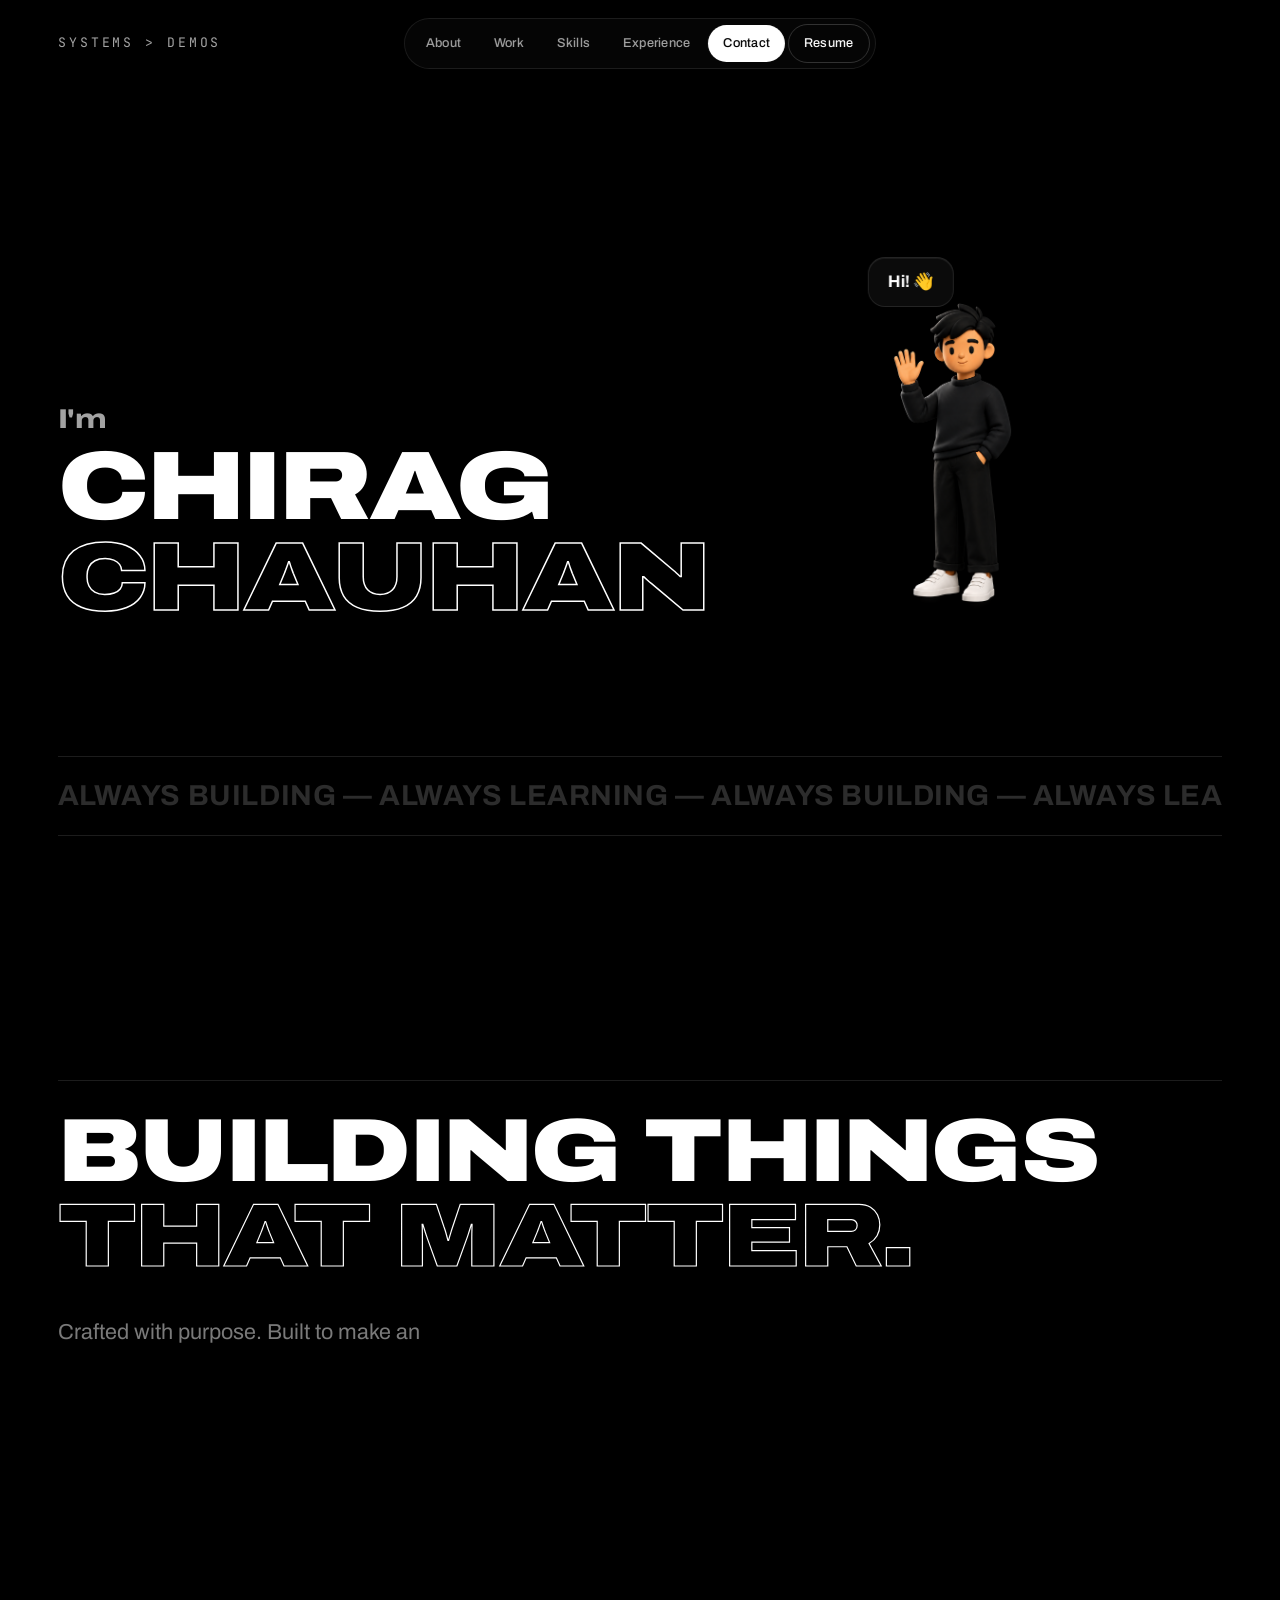
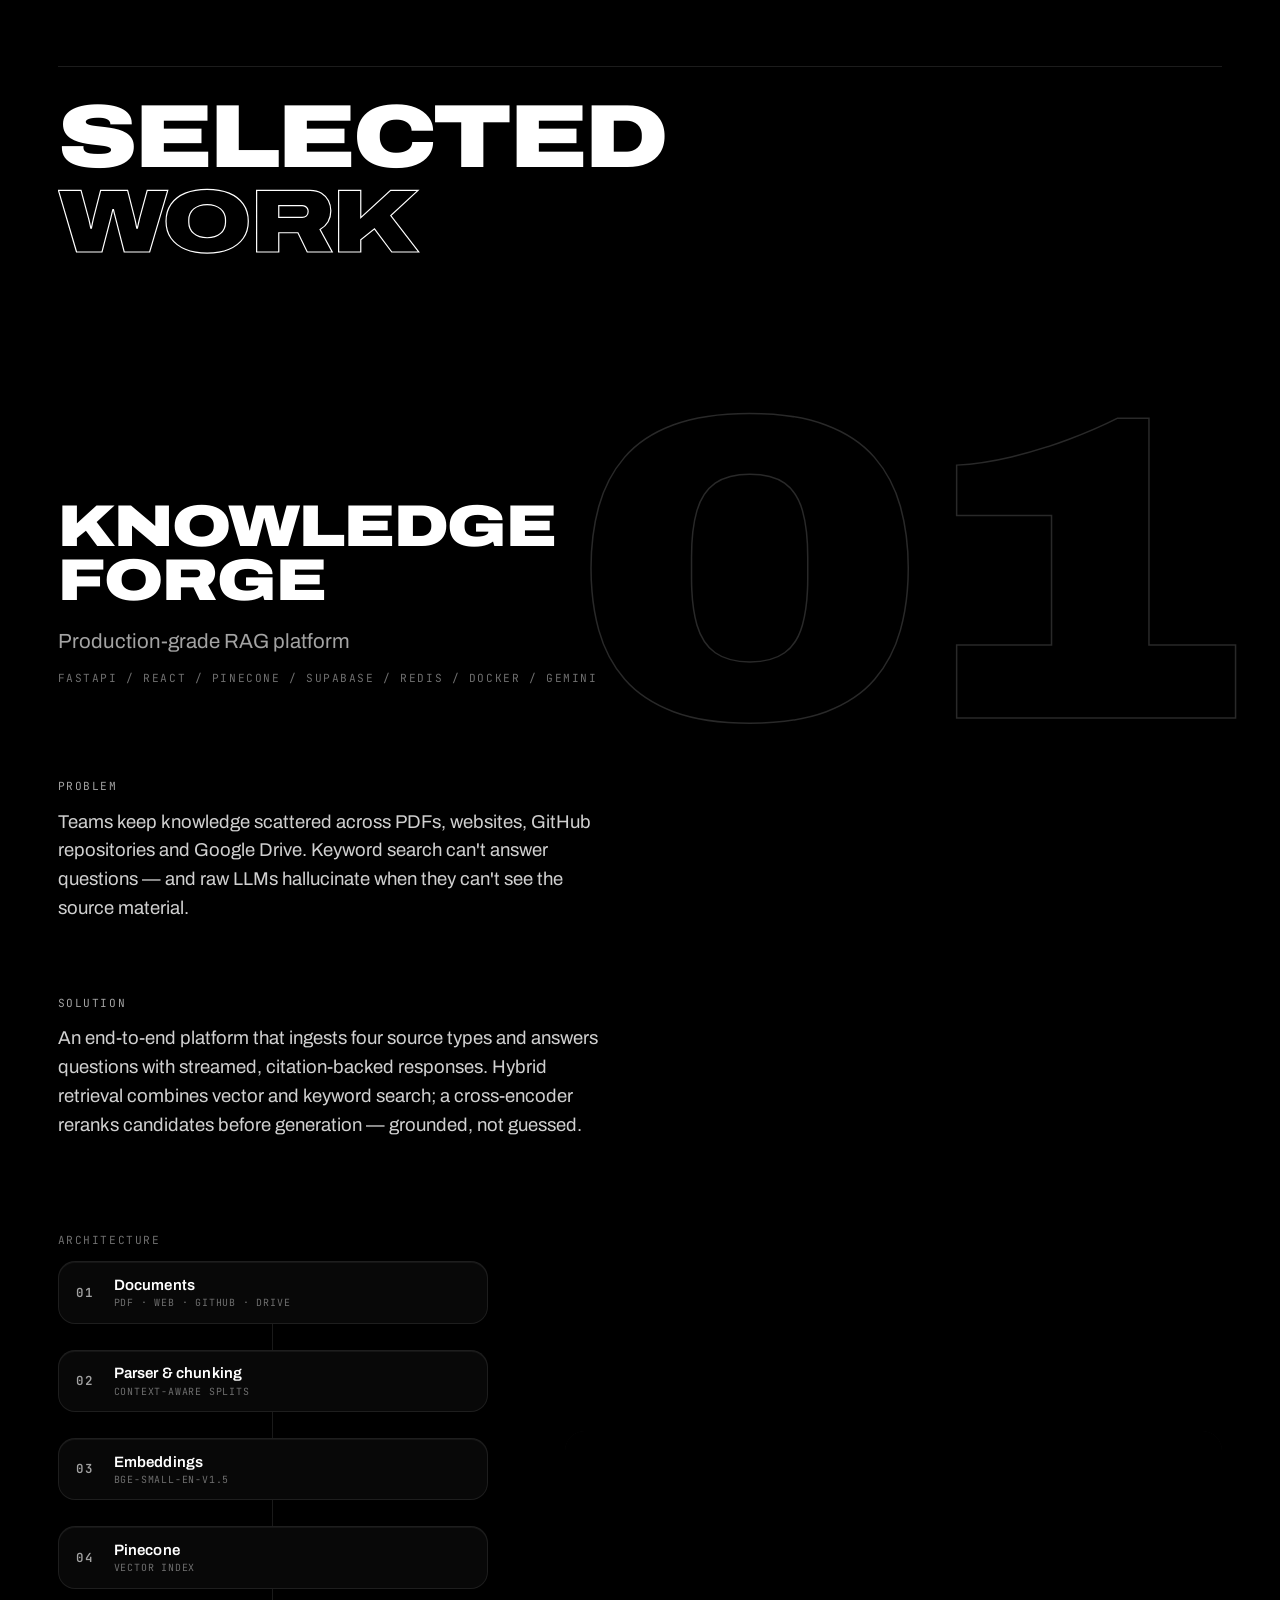
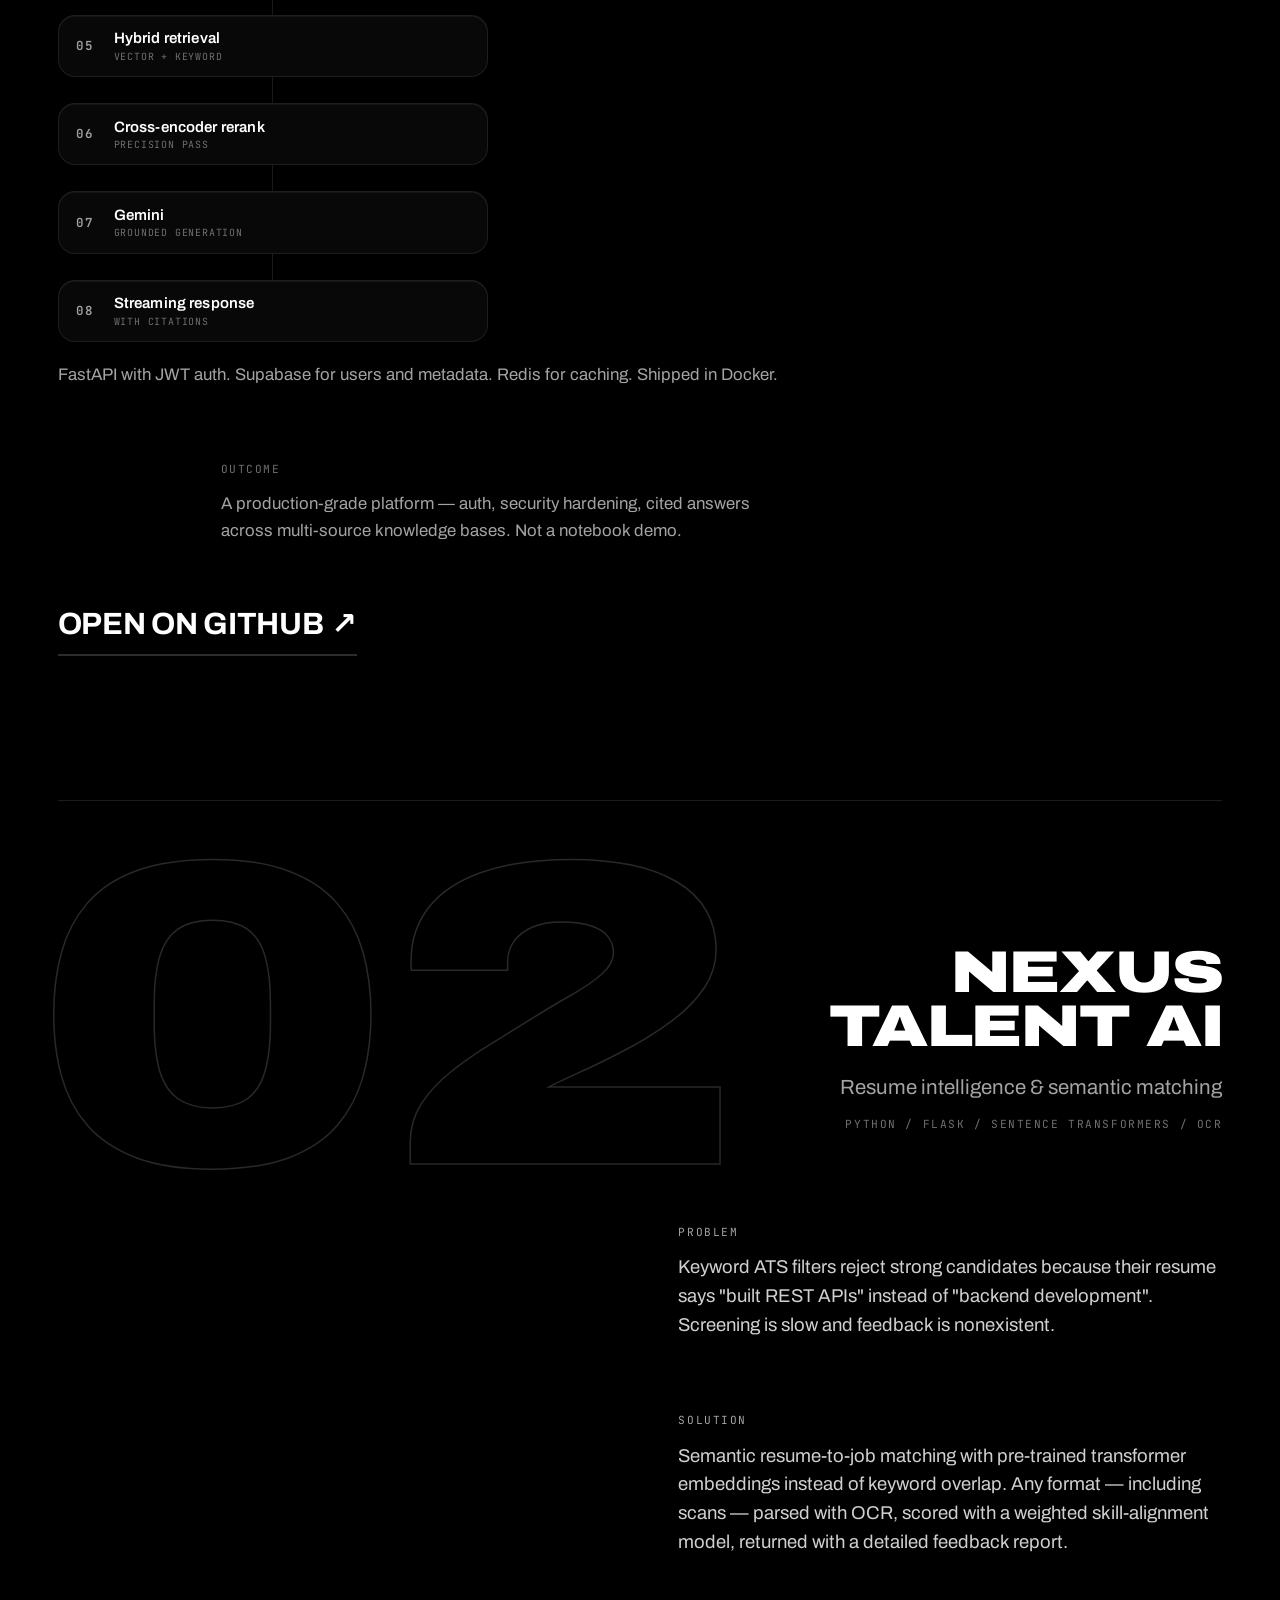
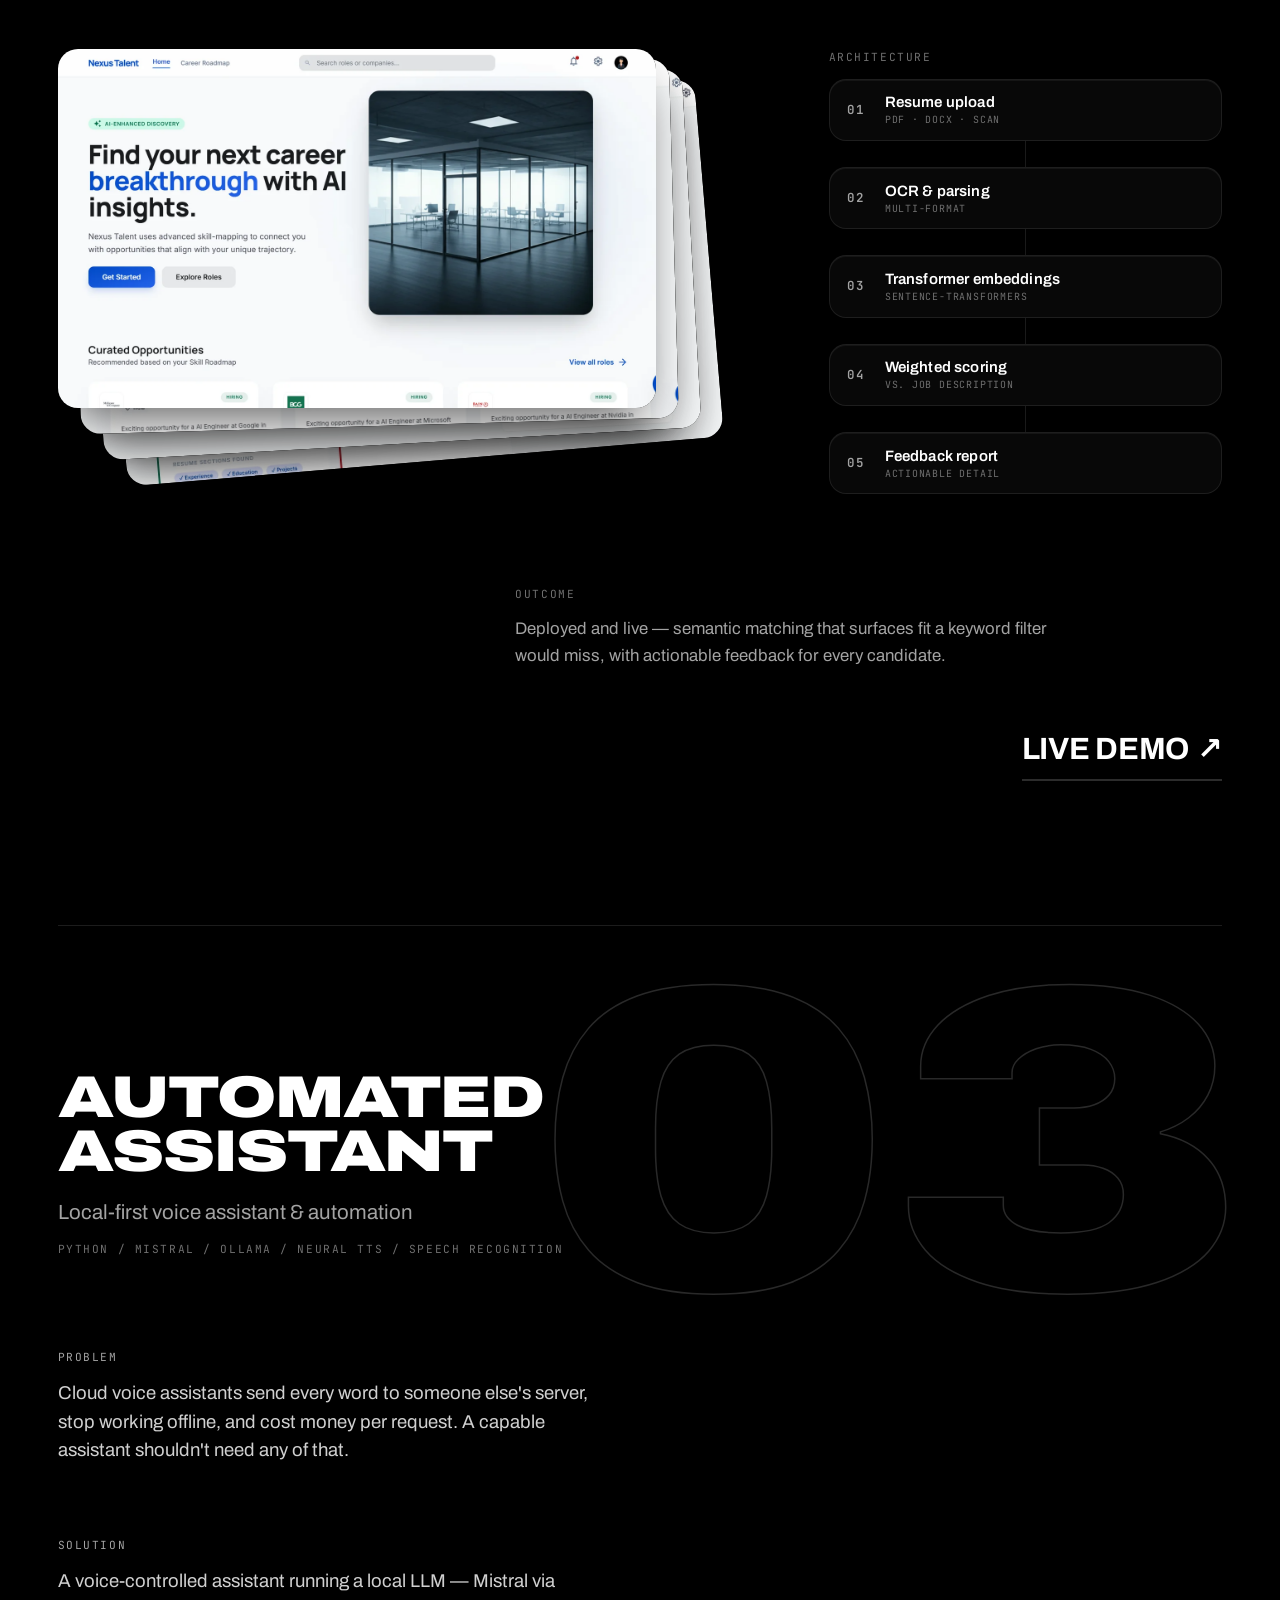
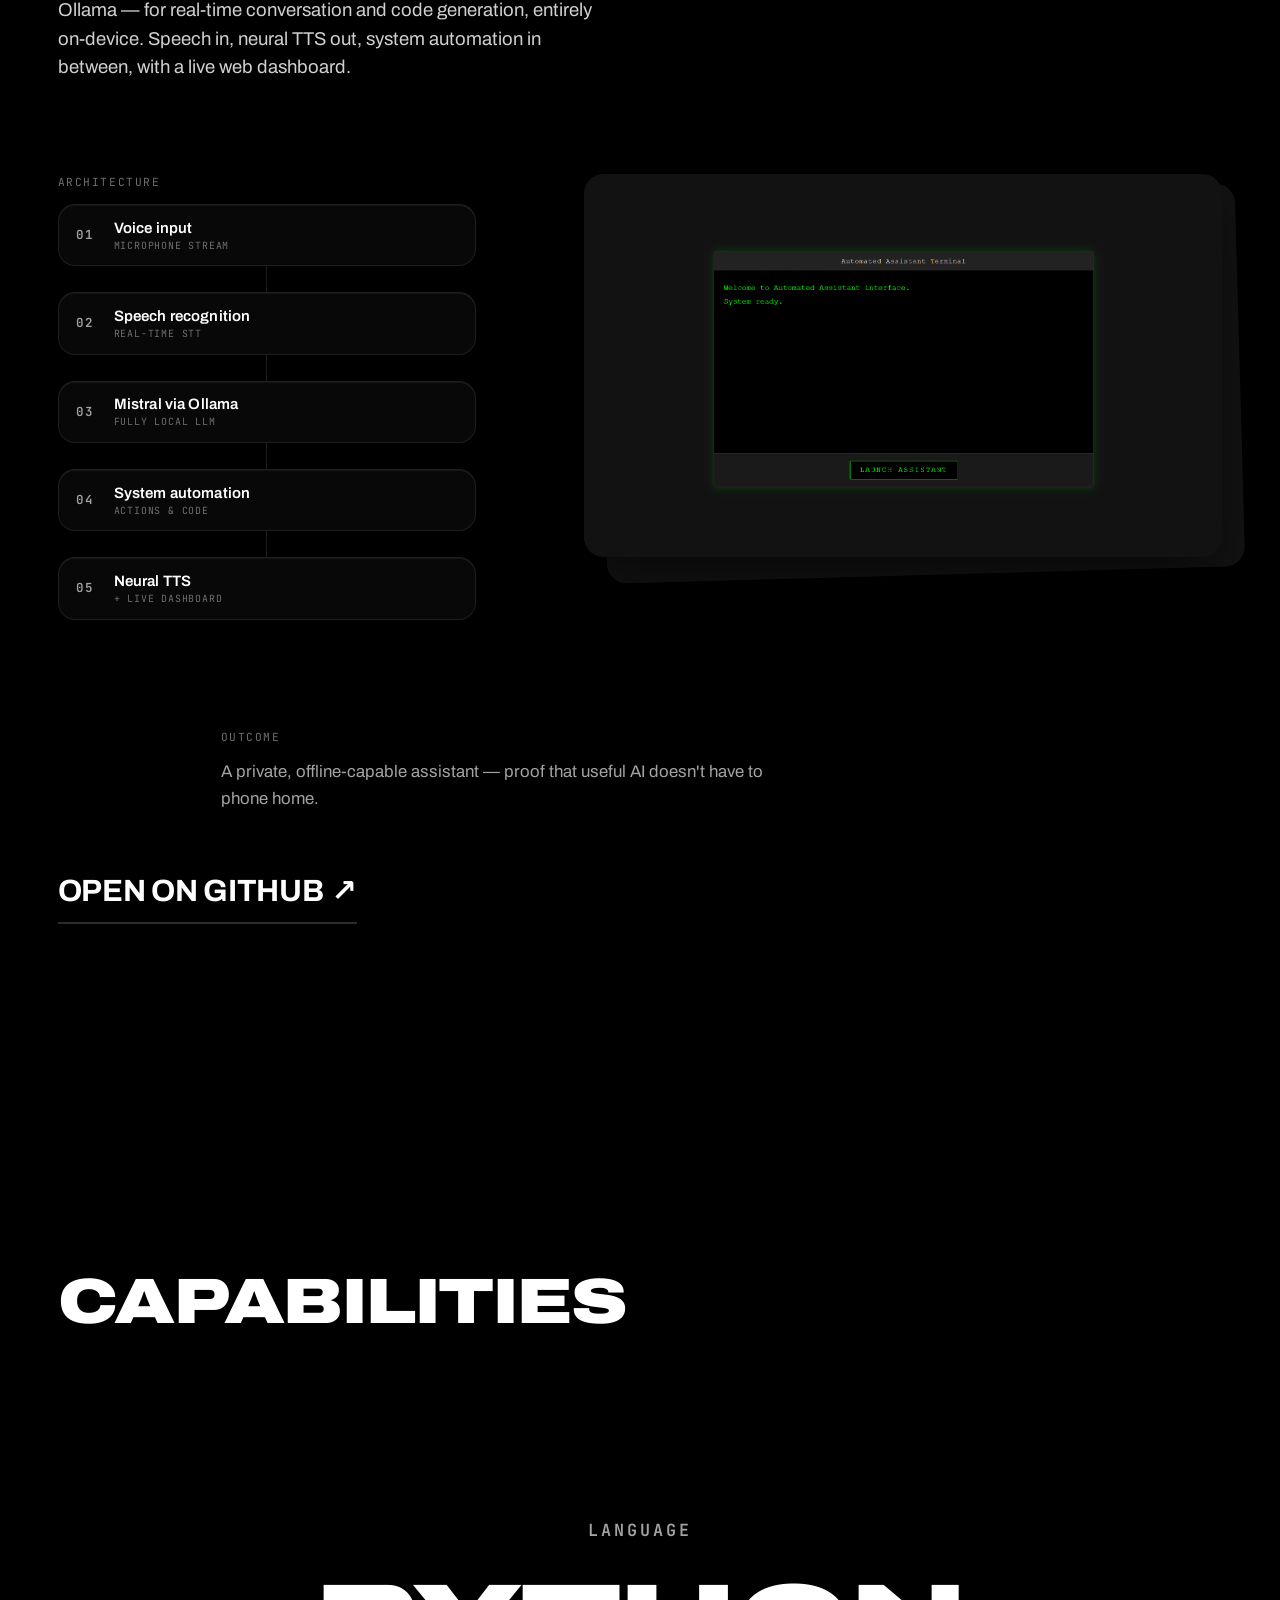
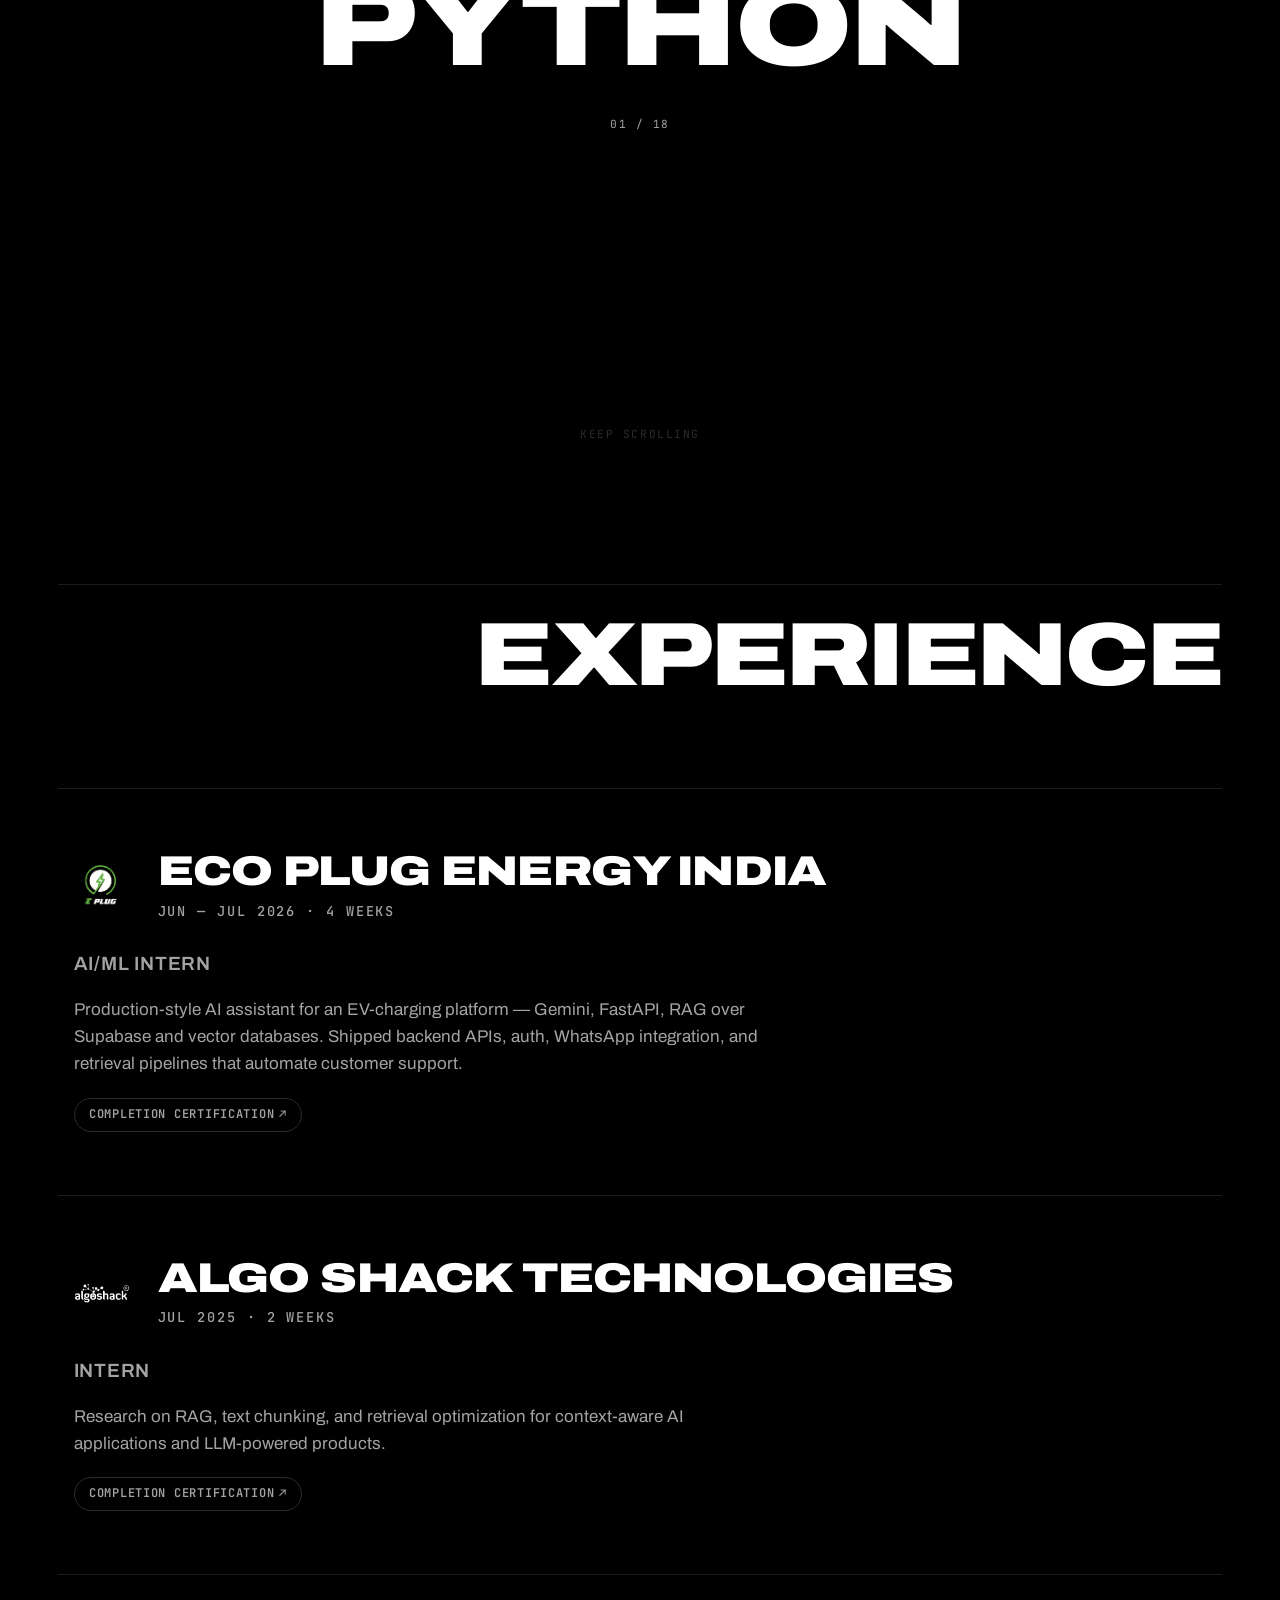
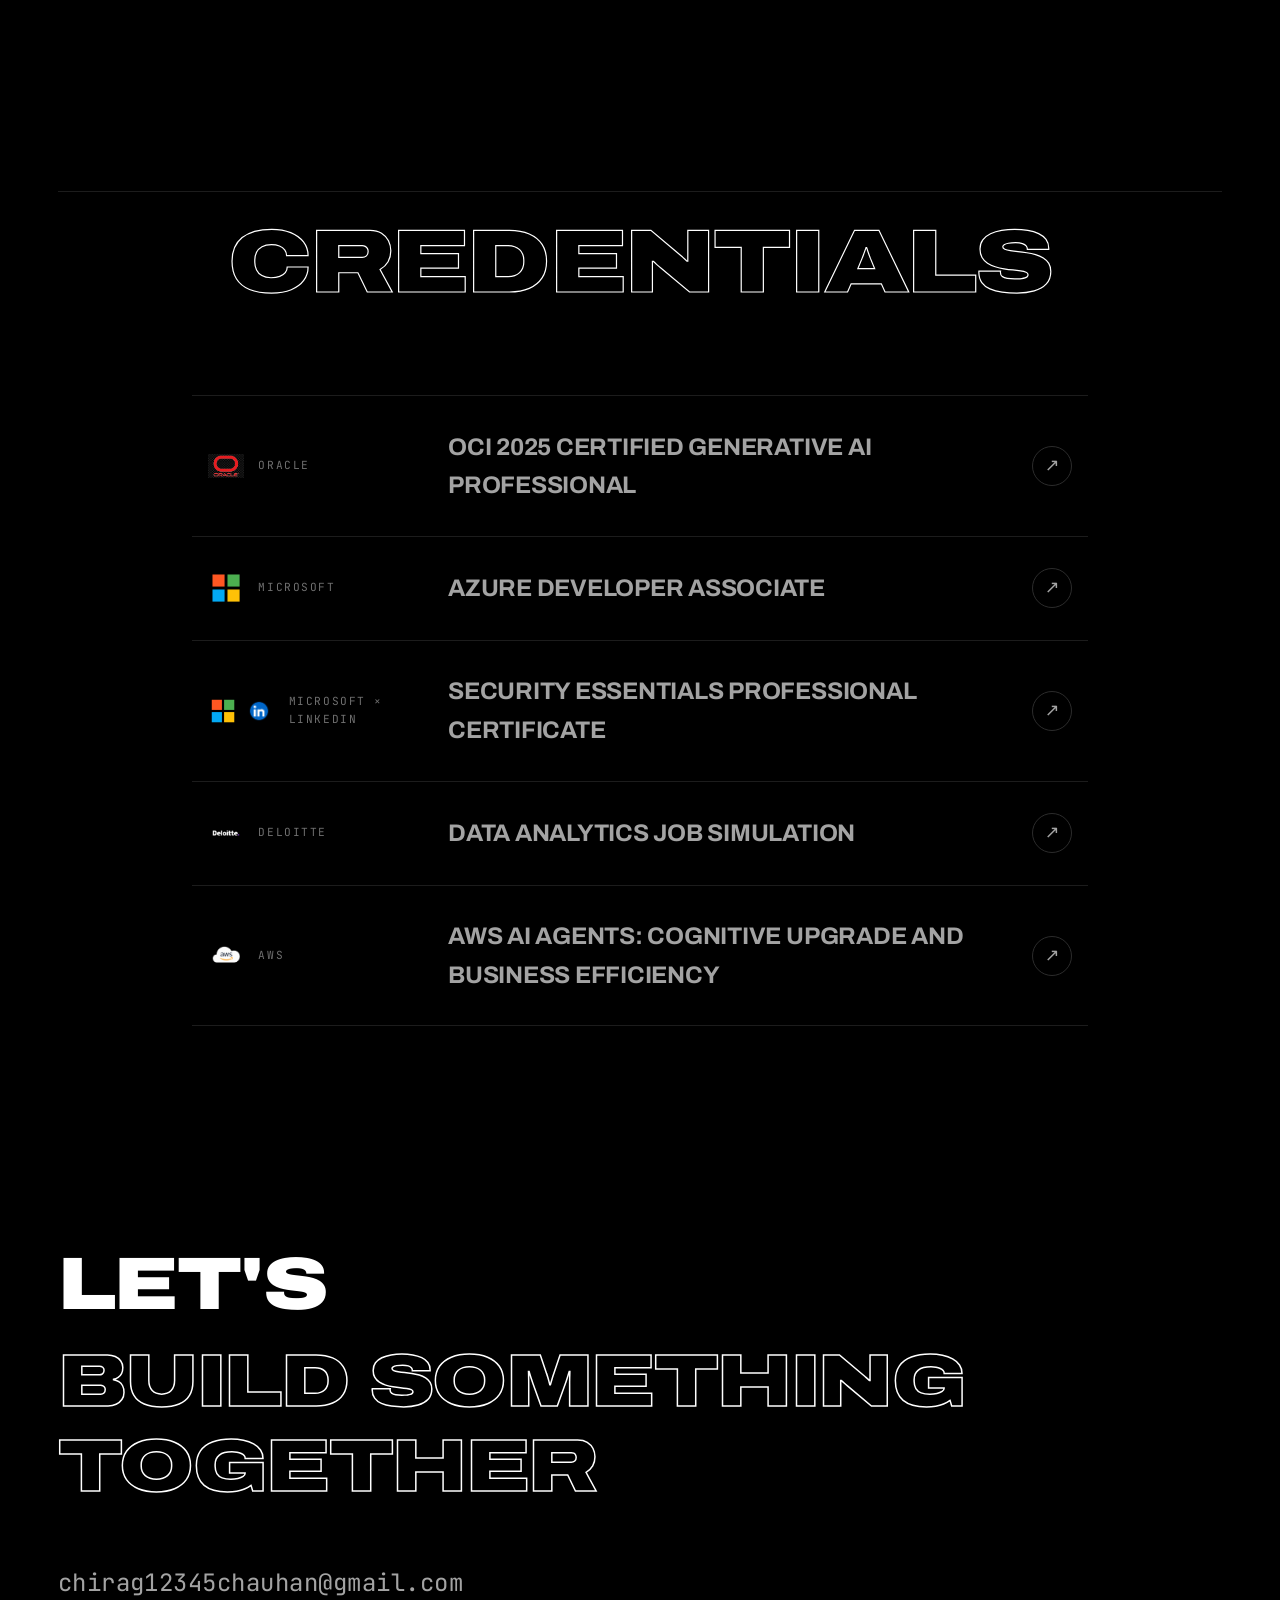
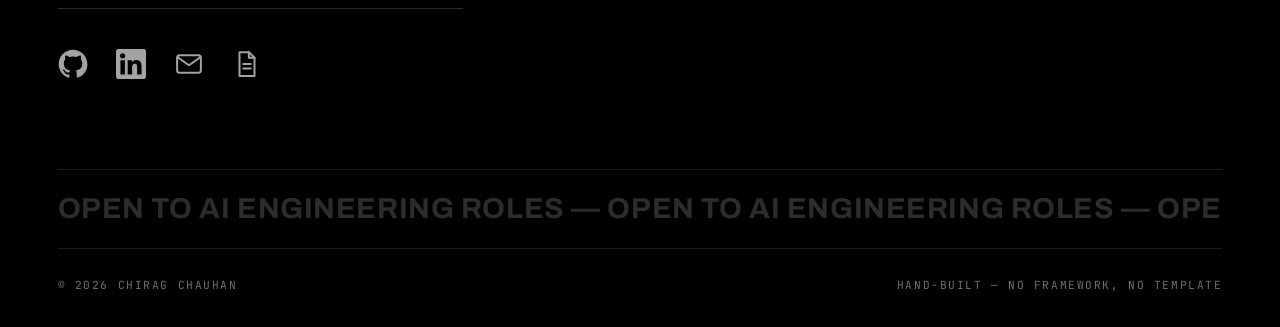
==== commit cea11c88: "Polish work blocks, KnowledgeForge layout, and Eco Plug certificate - Align Problem & Solution block" ====
--- a/index.html
+++ b/index.html
@@ -281,7 +281,7 @@
         <p class="xp__desc">Production-style AI assistant for an EV-charging platform — Gemini,
           FastAPI, RAG over Supabase and vector databases. Shipped backend APIs, auth,
           WhatsApp integration, and retrieval pipelines that automate customer support.</p>
-        <span class="xp__cert xp__cert--placeholder">Completion Certification</span>
+        <a class="xp__cert" href="https://drive.google.com/file/d/13T5BU4U4yVvSHgocauB3S9ME16NGTrxK/view?usp=sharing" target="_blank" rel="noopener">Completion Certification <span class="xp__cert-arrow">↗</span></a>
       </div>
       <div class="xp__row">
         <div class="xp__company">
--- a/styles.css
+++ b/styles.css
@@ -463,15 +463,26 @@
   gap: clamp(3rem, 8vh, 5rem);
 }
 .work__block { max-width: 34rem; }
-.work__block:nth-child(2) { margin-left: 14%; }
+/* Problem & Solution (blocks 1 & 2) share the same edge — see hierarchy rules below. */
+.work__block:nth-child(2) { margin-left: 0; }
 .work__block:nth-child(3) { margin-left: 28%; }
 .work__block:nth-child(4) { margin-left: 14%; }
 .work--alt .work__block { margin-left: auto; }
-.work--alt .work__block:nth-child(2) { margin-right: 14%; }
+.work--alt .work__block:nth-child(2) { margin-right: 0; }
 .work--alt .work__block:nth-child(3) { margin-right: 28%; }
 .work--alt .work__block:nth-child(4) { margin-right: 14%; }
 .work__block h4 { margin-bottom: 0.75rem; }
 .work__block p { color: var(--gray-5); font-size: 1.05rem; }
+
+/* Problem & Solution: aligned pair, lifted contrast/typography over the rest. */
+.work__block:nth-child(1) h4,
+.work__block:nth-child(2) h4 { color: var(--gray-5); }
+.work__block:nth-child(1) p,
+.work__block:nth-child(2) p {
+  color: #d0d0d0;
+  font-size: clamp(1.1rem, 1.45vw, 1.28rem);
+  line-height: 1.55;
+}
 .work__block > p + p, .work__archrow + p { margin-top: 1rem; }
 
 .work__link {
@@ -529,6 +540,9 @@
 }
 .work__media:hover img, .work__media:hover video { transform: scale(1.035); }
 .work__video { aspect-ratio: 960 / 456; background: var(--black); }
+/* KnowledgeForge: video sits shorter than the 8-node arch column beside it —
+   center it on the cross axis so the two columns feel balanced. */
+.work__media--video { align-self: center; }
 
 /* ---- Stacked image deck (multi-screenshot galleries) ---- */
 .work__media--deck {
@@ -914,12 +928,13 @@
 /* ============ Contact ============ */
 .contact { padding: clamp(5rem, 12vh, 9rem) var(--pad) 0; }
 .contact__title {
-  font-size: clamp(1.8rem, 5.2vw, 5rem);
+  font-size: clamp(2rem, 5.8vw, 5.6rem);
   font-weight: 900;
   font-stretch: 125%;
-  line-height: 0.88;
+  line-height: 1.15;
   letter-spacing: -0.02em;
 }
+.contact__line + .contact__line { margin-top: 0.15em; }
 .contact__line { display: block; overflow: hidden; }
 .contact__line span { display: block; }
 .contact__line--ghost span {
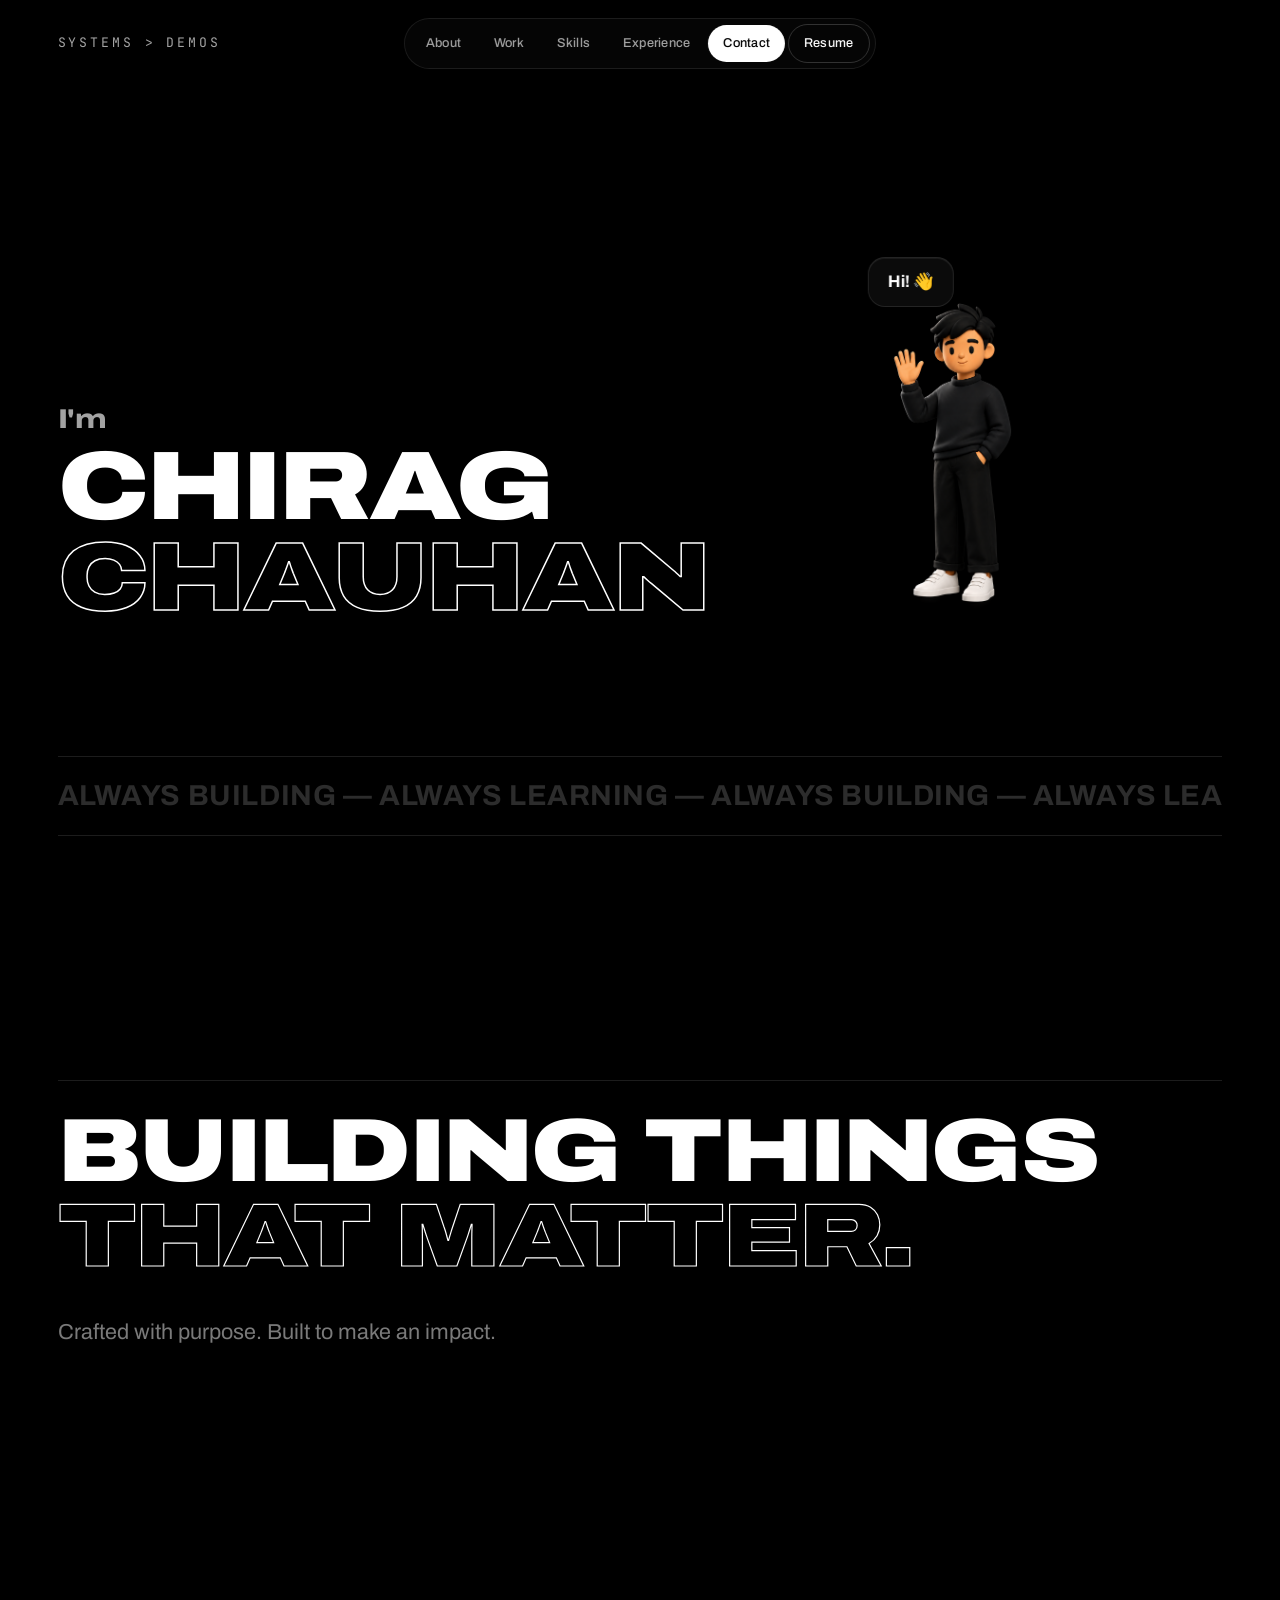
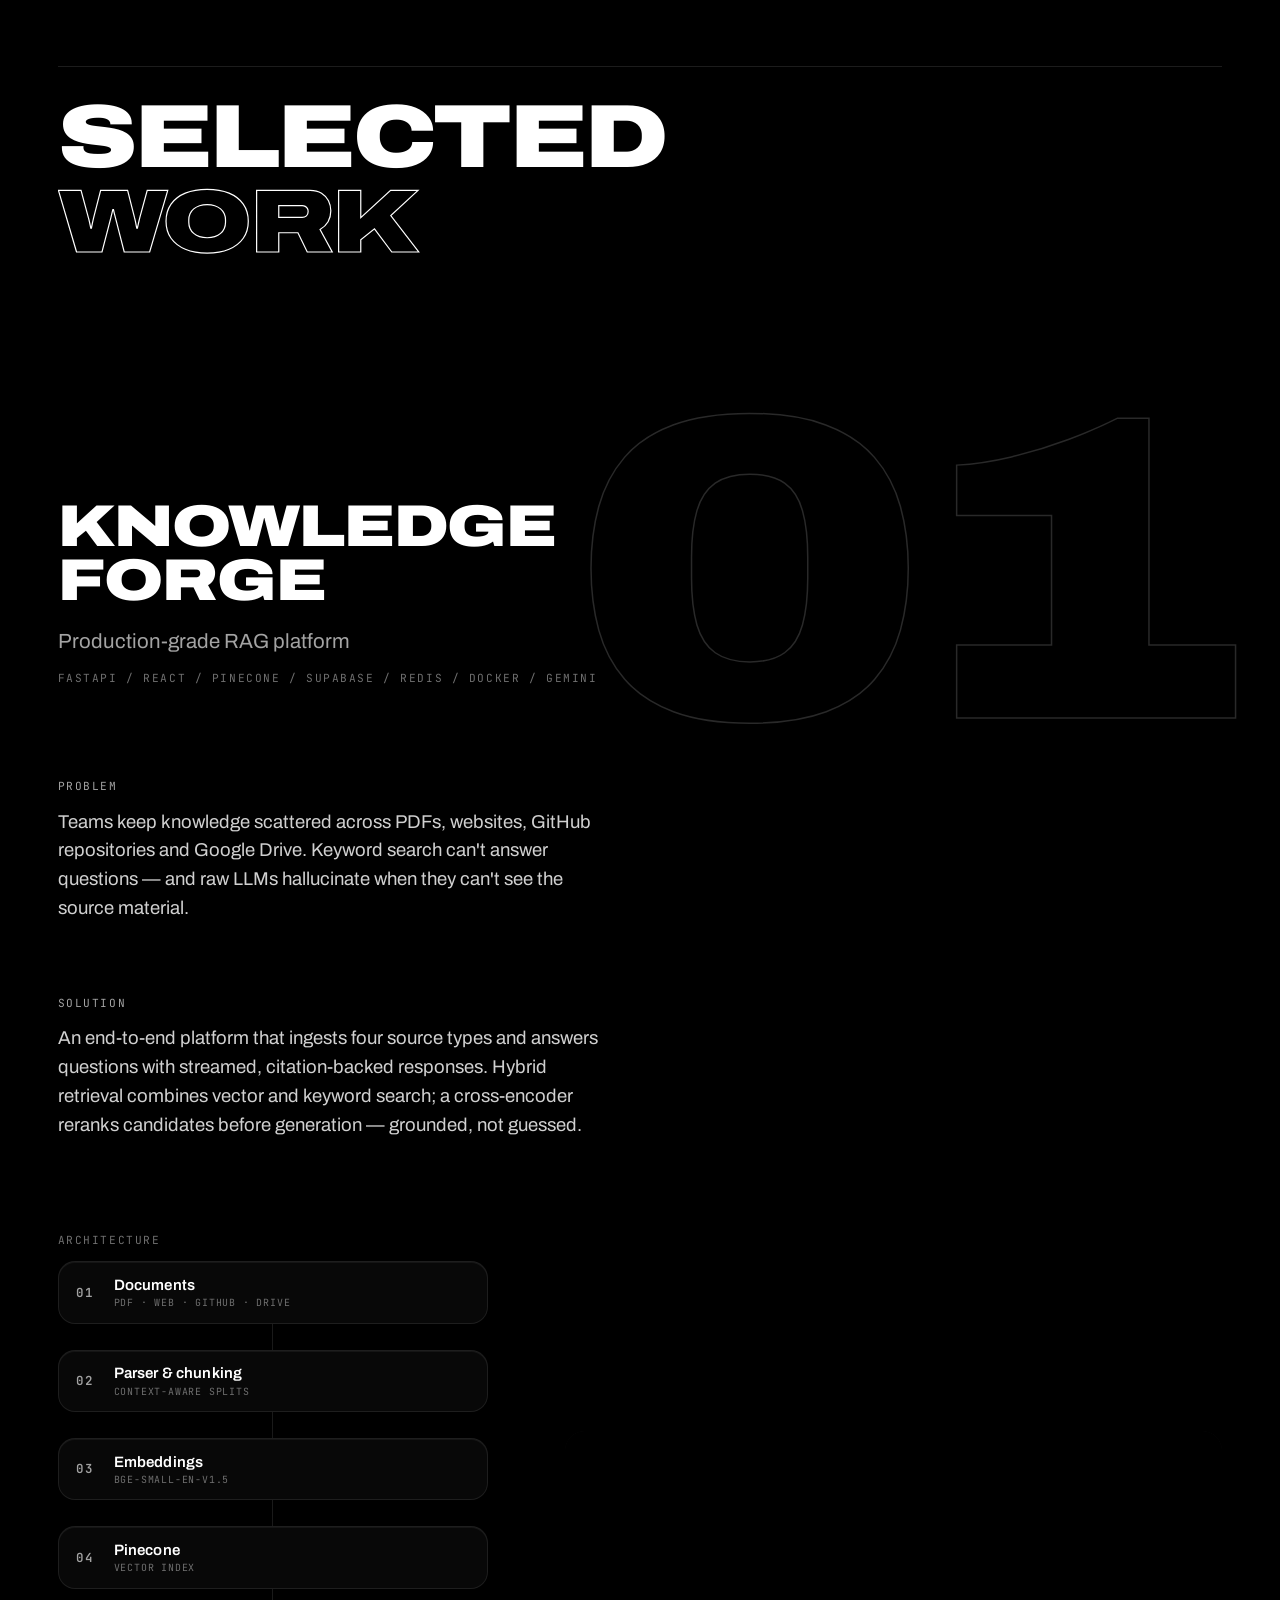
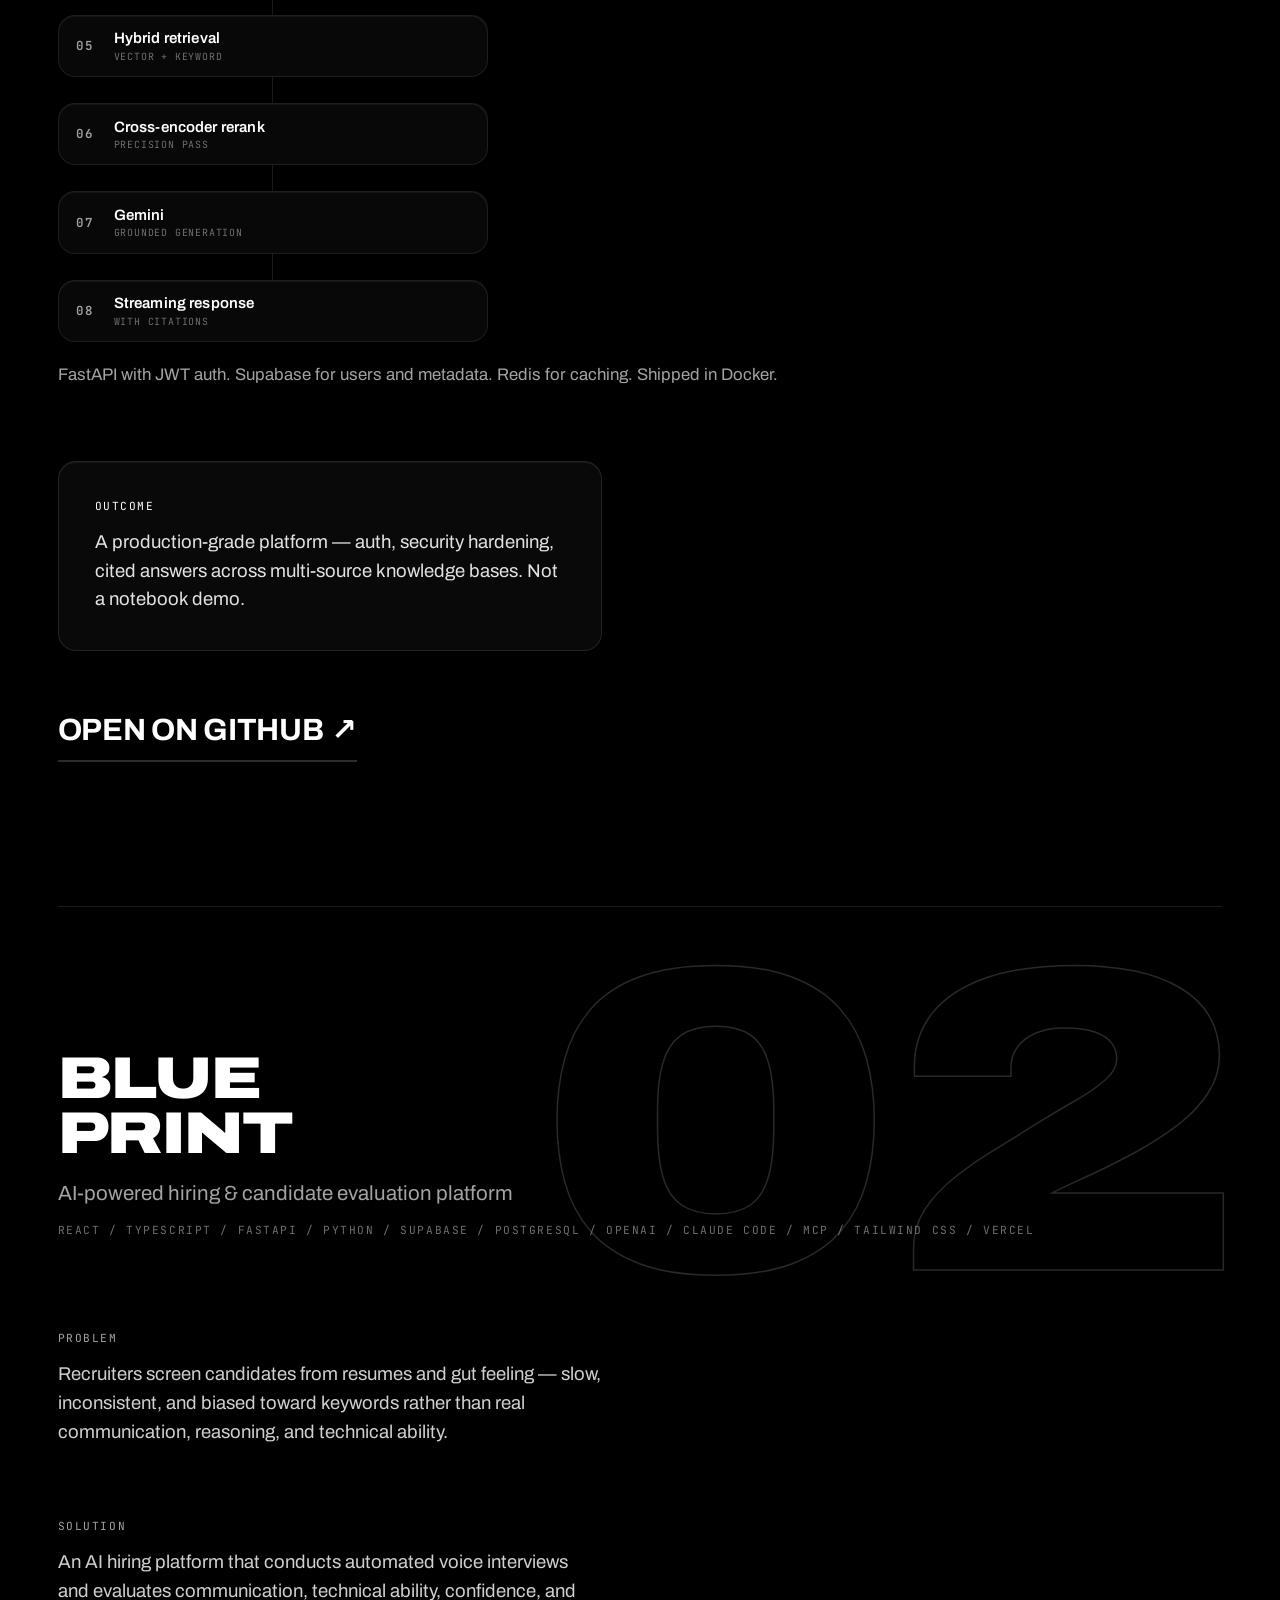
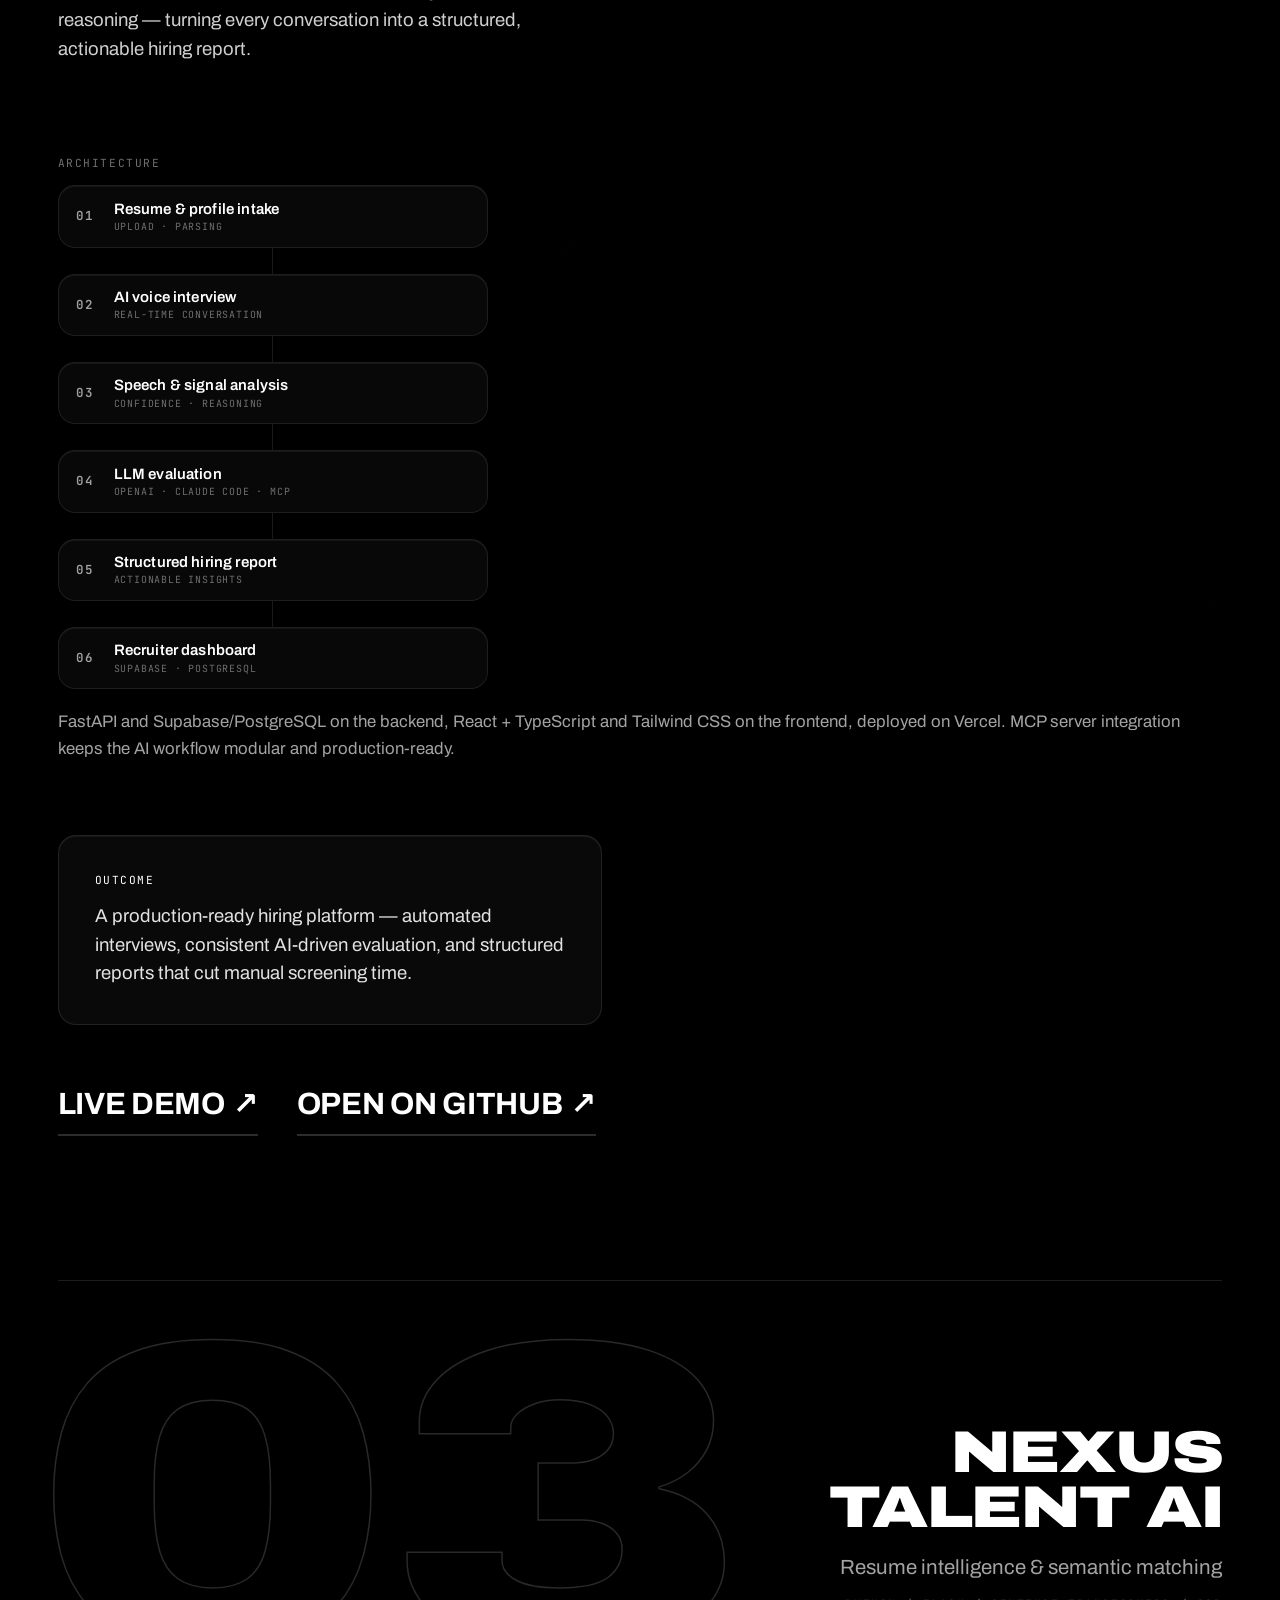
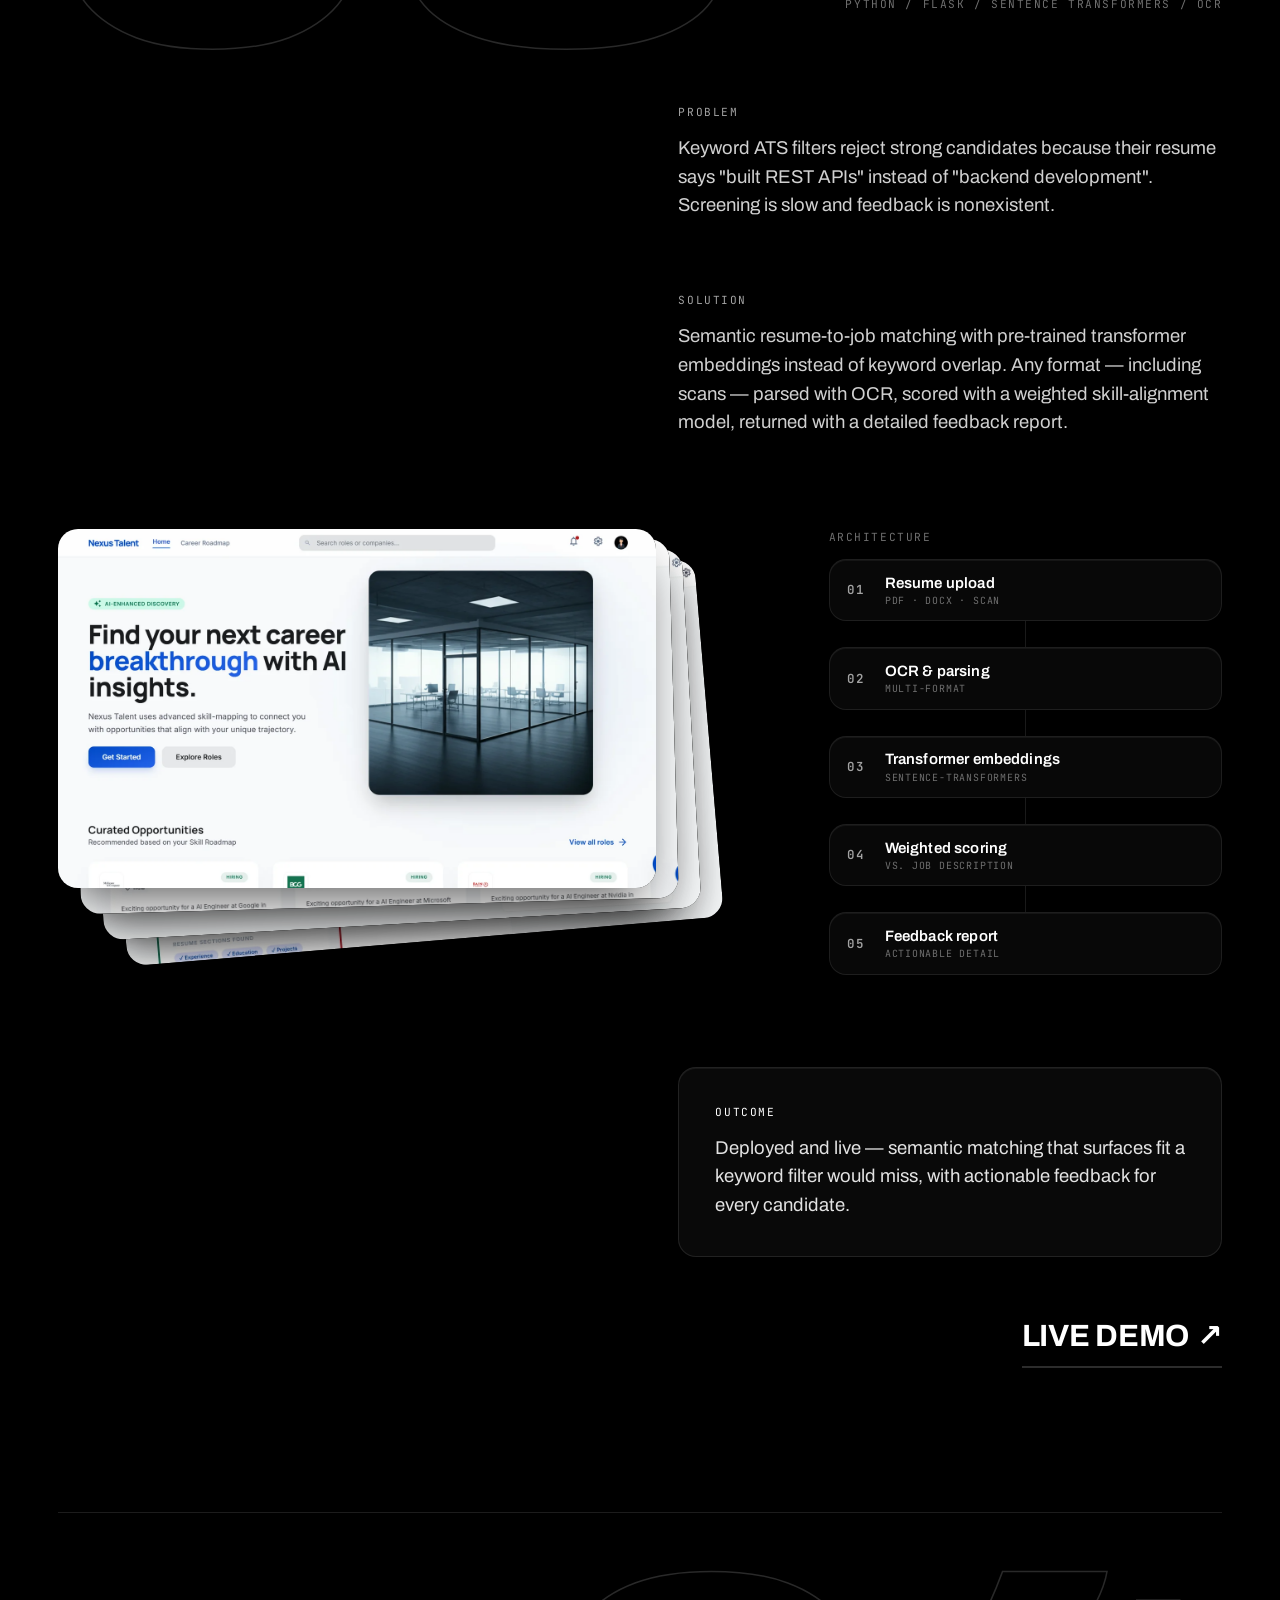
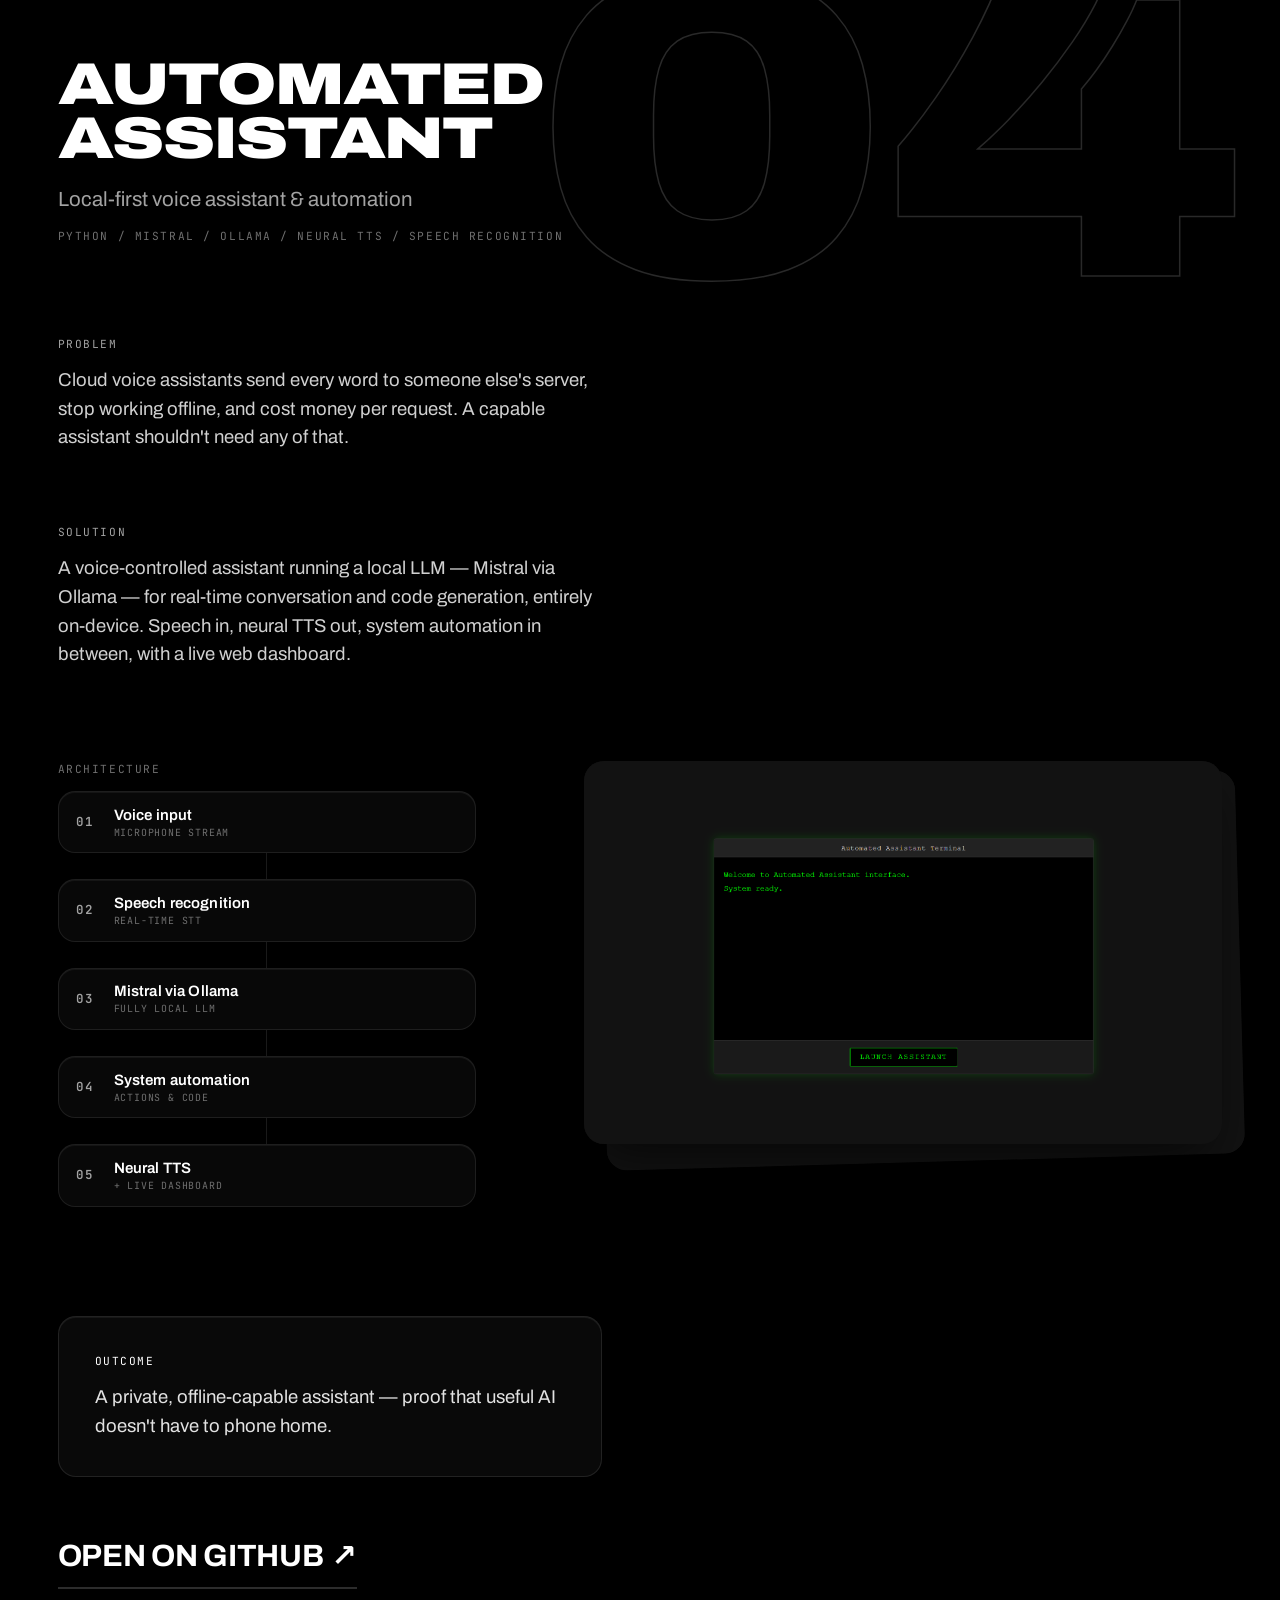
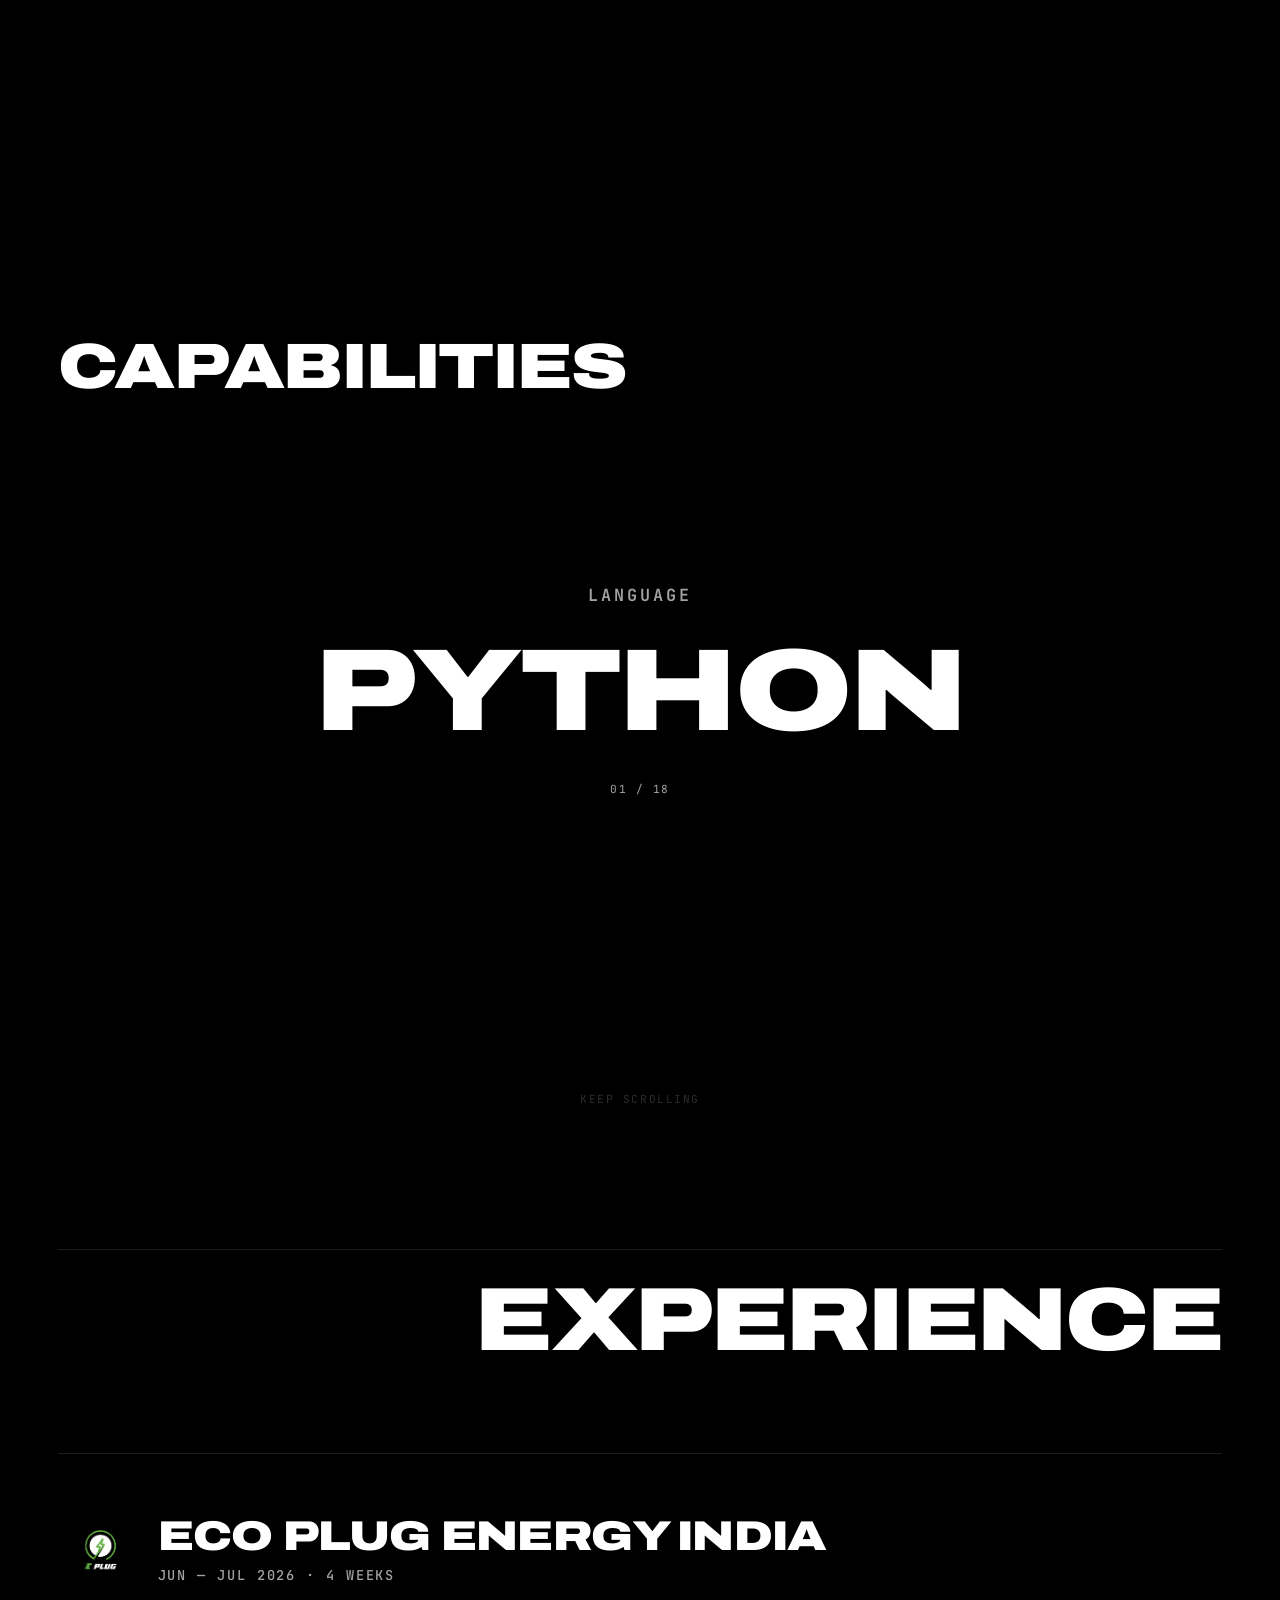
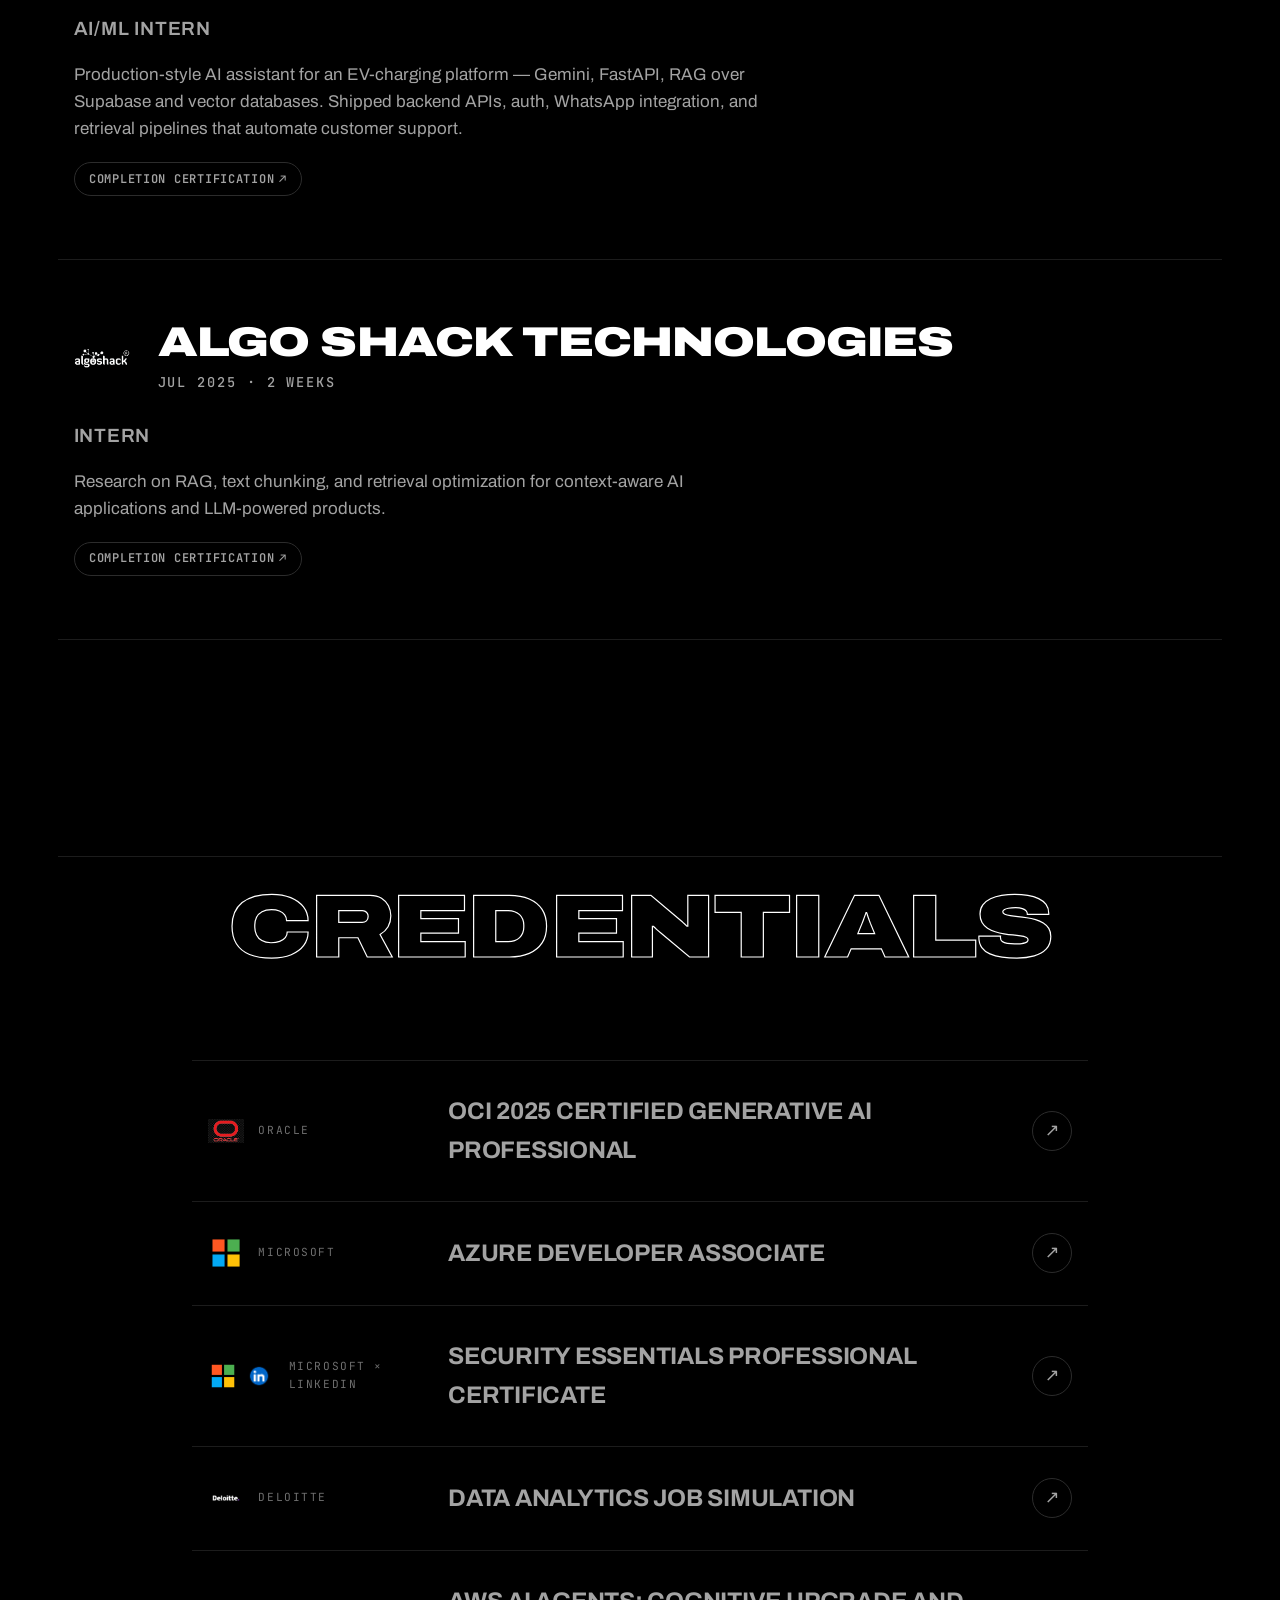
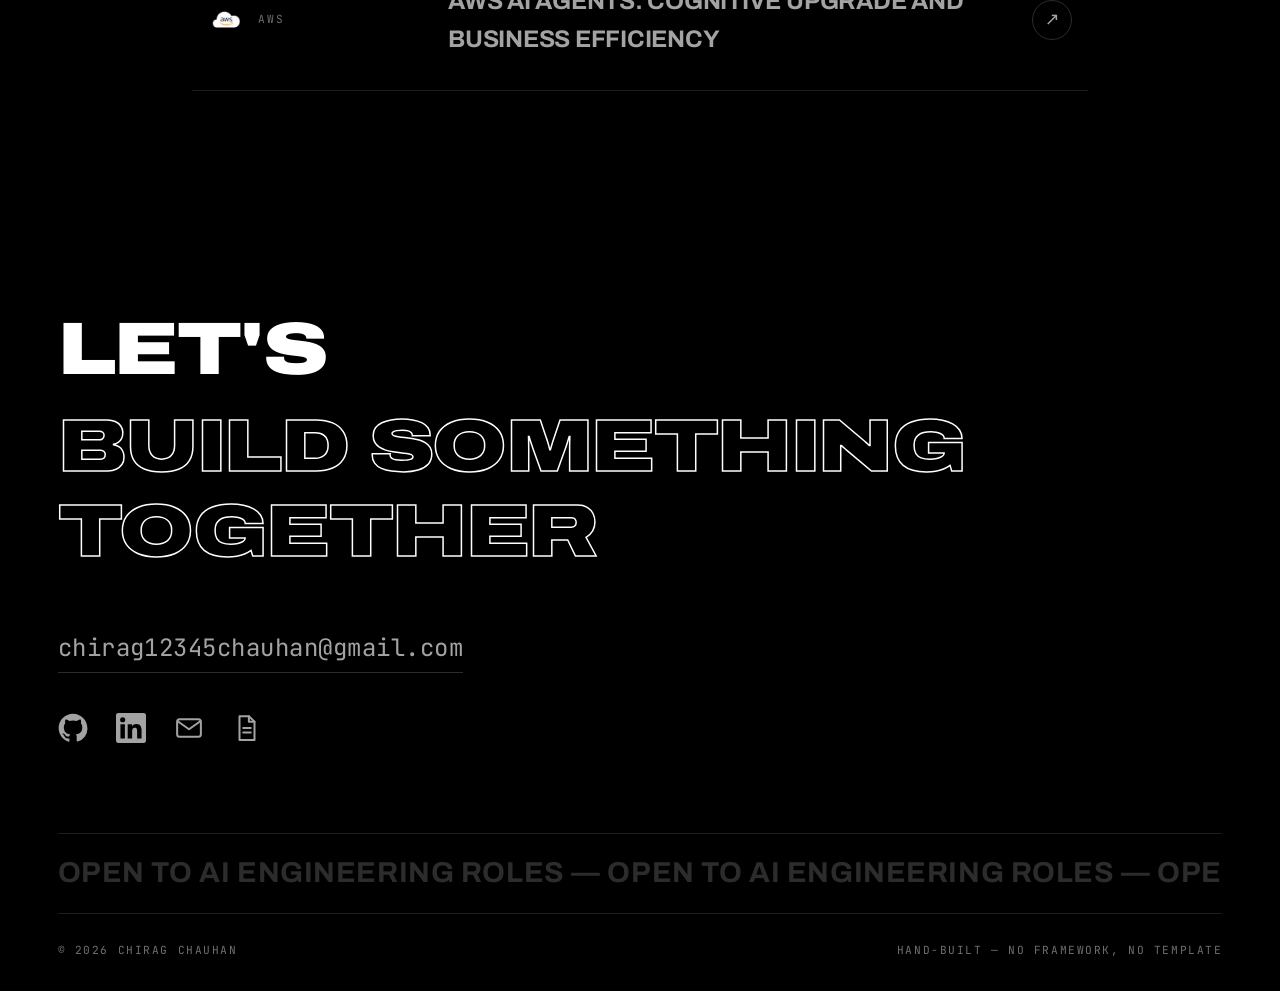
==== commit 29bcb77e: "Add Blueprint as the second featured project Insert Blueprint (AI-powered hiring platform) between K" ====
--- a/index.html
+++ b/index.html
@@ -137,8 +137,66 @@
       </article>
 
       <!-- P2 -->
+      <article class="work">
+        <span class="work__ghost" aria-hidden="true">02</span>
+        <div class="work__reveal"><h3 class="work__title">BLUE<br>PRINT</h3></div>
+        <p class="work__tag">AI-powered hiring &amp; candidate evaluation platform</p>
+        <p class="work__stack mono">React / TypeScript / FastAPI / Python / Supabase / PostgreSQL / OpenAI / Claude Code / MCP / Tailwind CSS / Vercel</p>
+        <div class="work__blocks">
+          <div class="work__block">
+            <h4 class="mono">Problem</h4>
+            <p>Recruiters screen candidates from resumes and gut feeling — slow, inconsistent,
+              and biased toward keywords rather than real communication, reasoning, and
+              technical ability.</p>
+          </div>
+          <div class="work__block">
+            <h4 class="mono">Solution</h4>
+            <p>An AI hiring platform that conducts automated voice interviews and evaluates
+              communication, technical ability, confidence, and reasoning — turning every
+              conversation into a structured, actionable hiring report.</p>
+          </div>
+          <div class="work__block work__block--arch">
+            <div class="work__archrow">
+              <div class="arch">
+                <h4 class="mono">Architecture</h4>
+                <div class="arch__node"><span class="mono">01</span><p>Resume &amp; profile intake<small>upload · parsing</small></p></div>
+                <div class="arch__line"></div>
+                <div class="arch__node"><span class="mono">02</span><p>AI voice interview<small>real-time conversation</small></p></div>
+                <div class="arch__line"></div>
+                <div class="arch__node"><span class="mono">03</span><p>Speech &amp; signal analysis<small>confidence · reasoning</small></p></div>
+                <div class="arch__line"></div>
+                <div class="arch__node"><span class="mono">04</span><p>LLM evaluation<small>OpenAI · Claude Code · MCP</small></p></div>
+                <div class="arch__line"></div>
+                <div class="arch__node"><span class="mono">05</span><p>Structured hiring report<small>actionable insights</small></p></div>
+                <div class="arch__line"></div>
+                <div class="arch__node"><span class="mono">06</span><p>Recruiter dashboard<small>Supabase · PostgreSQL</small></p></div>
+              </div>
+              <div class="work__media work__media--video" data-media>
+                <video class="work__video work__video--wide" width="960" height="540" muted loop playsinline preload="metadata" aria-label="Blueprint product demo — AI voice interview and hiring report walkthrough">
+                  <source src="project_assets/blueprint-demo.mp4" type="video/mp4">
+                  Your browser doesn't support embedded video.
+                </video>
+              </div>
+            </div>
+            <p>FastAPI and Supabase/PostgreSQL on the backend, React + TypeScript and Tailwind
+              CSS on the frontend, deployed on Vercel. MCP server integration keeps the AI
+              workflow modular and production-ready.</p>
+          </div>
+          <div class="work__block">
+            <h4 class="mono">Outcome</h4>
+            <p>A production-ready hiring platform — automated interviews, consistent AI-driven
+              evaluation, and structured reports that cut manual screening time.</p>
+          </div>
+        </div>
+        <div class="work__linkRow">
+          <a class="work__link magnetic" href="#" target="_blank" rel="noopener">Live demo <span class="work__link-arrow">↗</span></a>
+          <a class="work__link magnetic" href="#" target="_blank" rel="noopener">Open on GitHub <span class="work__link-arrow">↗</span></a>
+        </div>
+      </article>
+
+      <!-- P3 -->
       <article class="work work--alt">
-        <span class="work__ghost" aria-hidden="true">02</span>
+        <span class="work__ghost" aria-hidden="true">03</span>
         <div class="work__reveal"><h3 class="work__title">NEXUS<br>TALENT AI</h3></div>
         <p class="work__tag">Resume intelligence &amp; semantic matching</p>
         <p class="work__stack mono">Python / Flask / Sentence Transformers / OCR</p>
@@ -194,9 +252,9 @@
         <a class="work__link magnetic" href="https://ai-resume-screener-umlq.onrender.com/" target="_blank" rel="noopener">Live demo <span class="work__link-arrow">↗</span></a>
       </article>
 
-      <!-- P3 -->
+      <!-- P4 -->
       <article class="work">
-        <span class="work__ghost" aria-hidden="true">03</span>
+        <span class="work__ghost" aria-hidden="true">04</span>
         <div class="work__reveal"><h3 class="work__title">AUTOMATED<br>ASSISTANT</h3></div>
         <p class="work__tag">Local-first voice assistant &amp; automation</p>
         <p class="work__stack mono">Python / Mistral / Ollama / Neural TTS / Speech recognition</p>
--- a/styles.css
+++ b/styles.css
@@ -463,14 +463,14 @@
   gap: clamp(3rem, 8vh, 5rem);
 }
 .work__block { max-width: 34rem; }
-/* Problem & Solution (blocks 1 & 2) share the same edge — see hierarchy rules below. */
+/* Problem, Solution & Outcome (blocks 1, 2 & 4) all share the same edge. */
 .work__block:nth-child(2) { margin-left: 0; }
 .work__block:nth-child(3) { margin-left: 28%; }
-.work__block:nth-child(4) { margin-left: 14%; }
+.work__block:nth-child(4) { margin-left: 0; }
 .work--alt .work__block { margin-left: auto; }
 .work--alt .work__block:nth-child(2) { margin-right: 0; }
 .work--alt .work__block:nth-child(3) { margin-right: 28%; }
-.work--alt .work__block:nth-child(4) { margin-right: 14%; }
+.work--alt .work__block:nth-child(4) { margin-right: 0; }
 .work__block h4 { margin-bottom: 0.75rem; }
 .work__block p { color: var(--gray-5); font-size: 1.05rem; }
 
@@ -480,6 +480,22 @@
 .work__block:nth-child(1) p,
 .work__block:nth-child(2) p {
   color: #d0d0d0;
+  font-size: clamp(1.1rem, 1.45vw, 1.28rem);
+  line-height: 1.55;
+}
+
+/* Outcome (block 4): the payoff — highlighted as a subtle glass card, using
+   the same glass language as the architecture nodes. */
+.work__block:nth-child(4) {
+  padding: clamp(1.5rem, 3vw, 2.25rem);
+  border: 1px solid rgba(255, 255, 255, 0.1);
+  border-radius: 18px;
+  background: rgba(255, 255, 255, 0.035);
+  box-shadow: inset 0 1px 0 rgba(255, 255, 255, 0.06), 0 20px 44px -18px rgba(0, 0, 0, 0.6);
+}
+.work__block:nth-child(4) h4 { color: var(--white); }
+.work__block:nth-child(4) p {
+  color: #e2e2e2;
   font-size: clamp(1.1rem, 1.45vw, 1.28rem);
   line-height: 1.55;
 }
@@ -505,6 +521,9 @@
 .work__link:hover .work__link-arrow { transform: translate(4px, -4px); }
 .work--alt .work__link { float: right; }
 .work--alt::after { content: ""; display: block; clear: both; }
+/* Projects with two CTAs (e.g. Live demo + GitHub) sit side by side, each
+   keeping its own .work__link spacing/hover — no new button styling. */
+.work__linkRow { display: flex; flex-wrap: wrap; align-items: center; gap: clamp(1.5rem, 3vw, 2.5rem); }
 
 /* ============ Work media (project showcase) ============ */
 .work__archrow {
@@ -540,6 +559,9 @@
 }
 .work__media:hover img, .work__media:hover video { transform: scale(1.035); }
 .work__video { aspect-ratio: 960 / 456; background: var(--black); }
+/* Blueprint's source clip is native 16:9 (not the wide 960:456 crop used by
+   the KnowledgeForge recording) — keep its own ratio so nothing is cropped. */
+.work__video--wide { aspect-ratio: 16 / 9; }
 /* KnowledgeForge: video sits shorter than the 8-node arch column beside it —
    center it on the cross axis so the two columns feel balanced. */
 .work__media--video { align-self: center; }
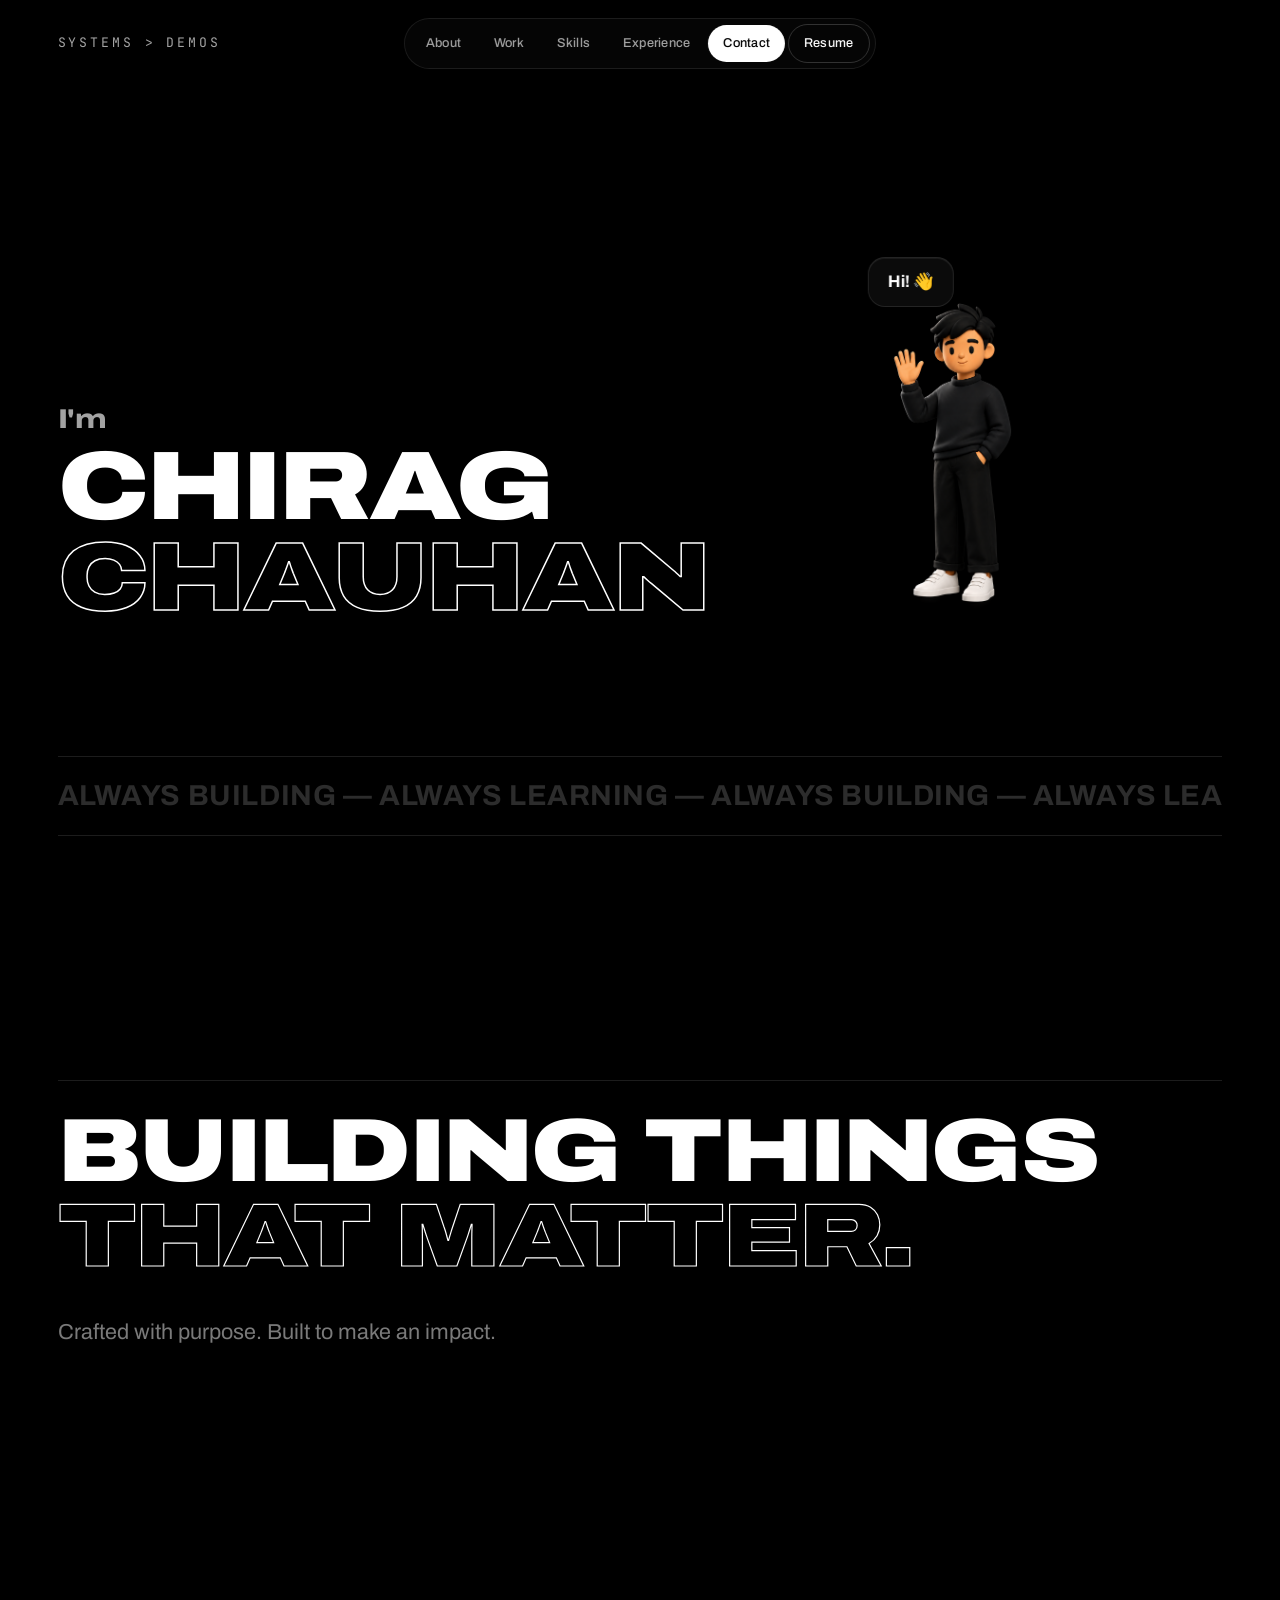
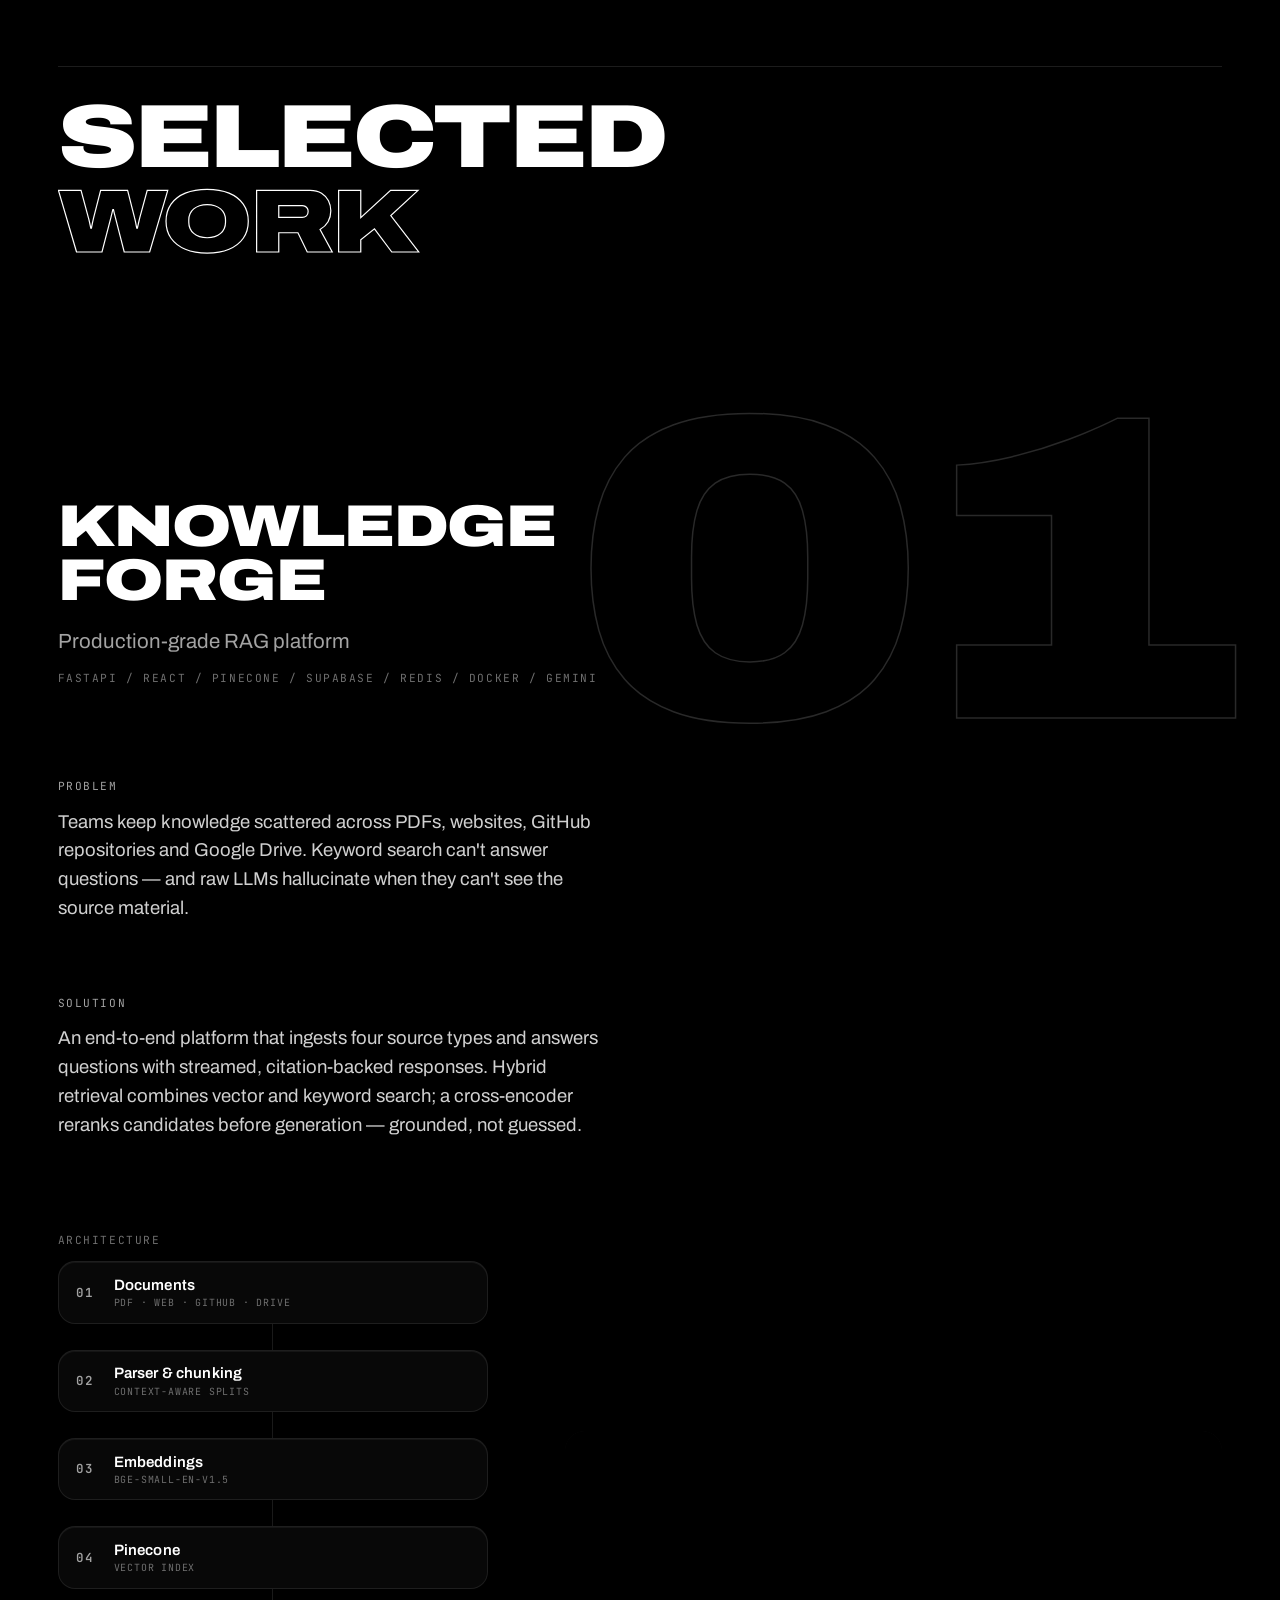
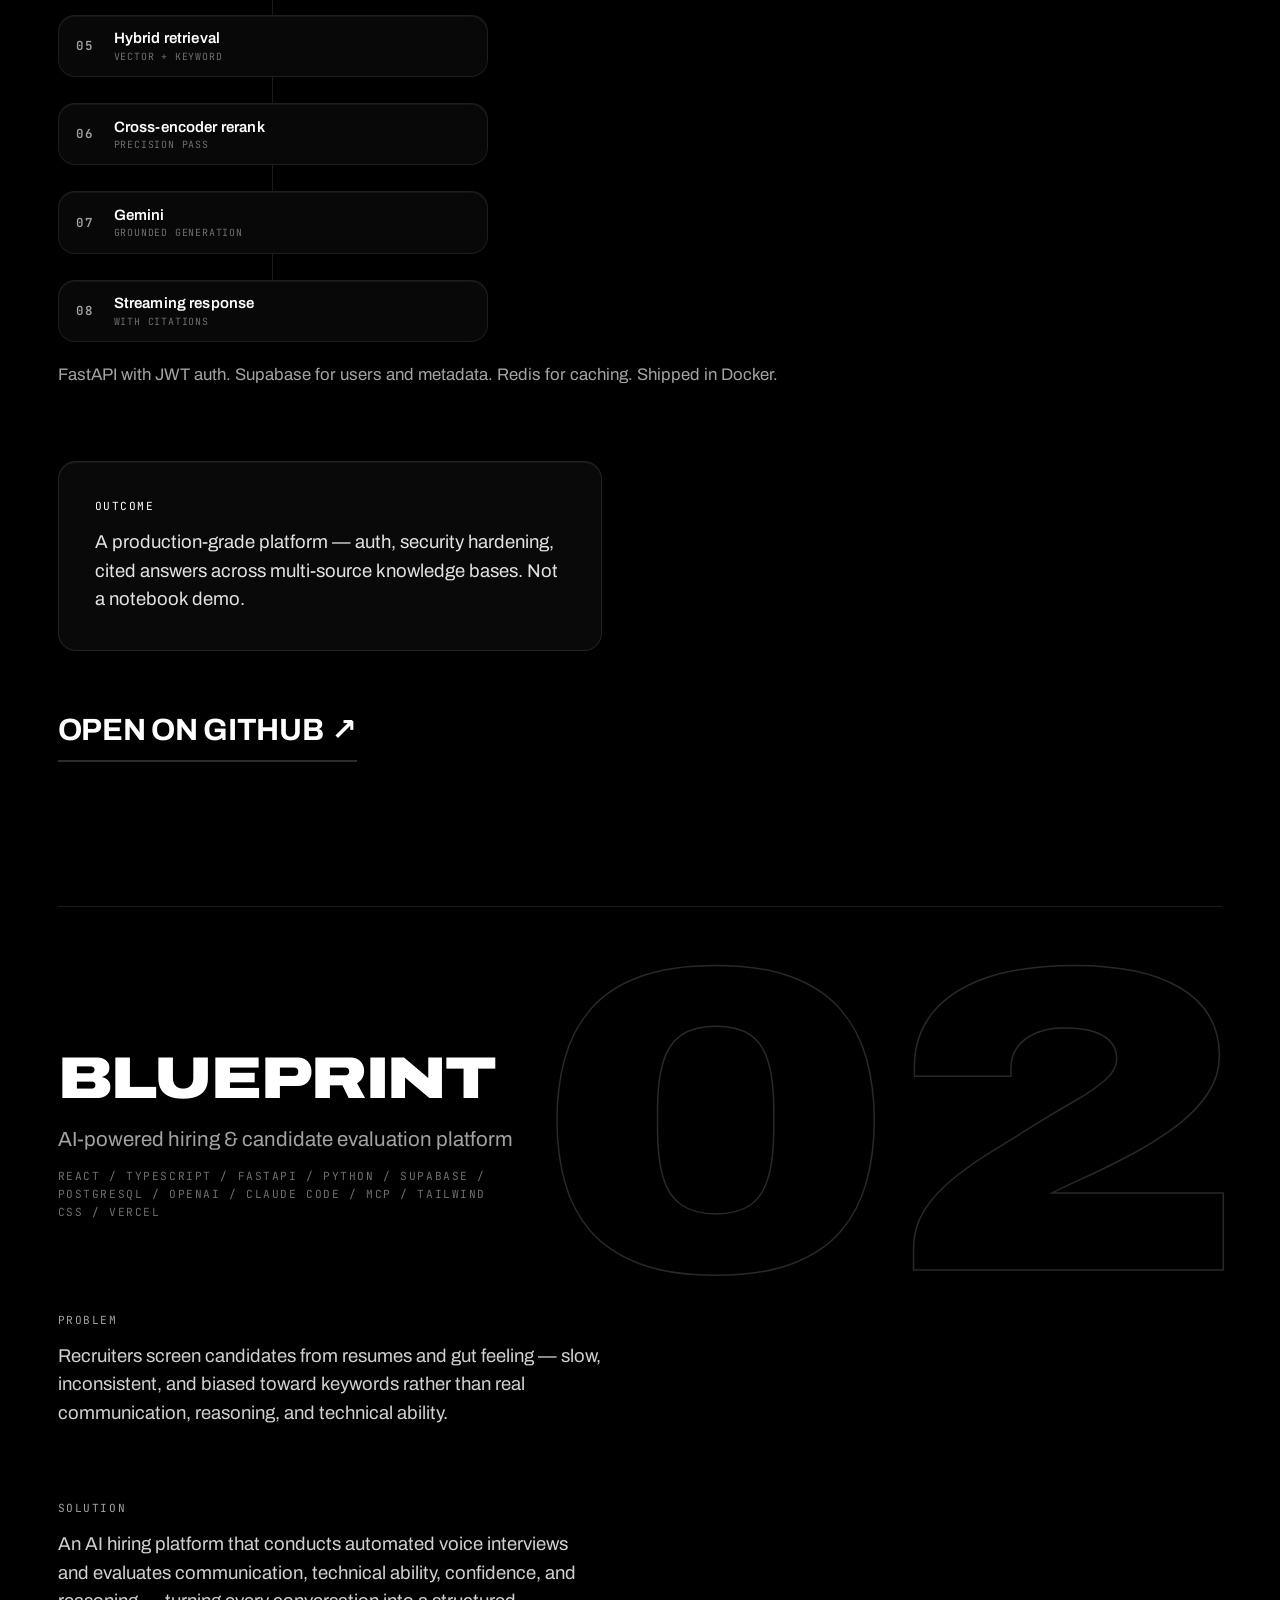
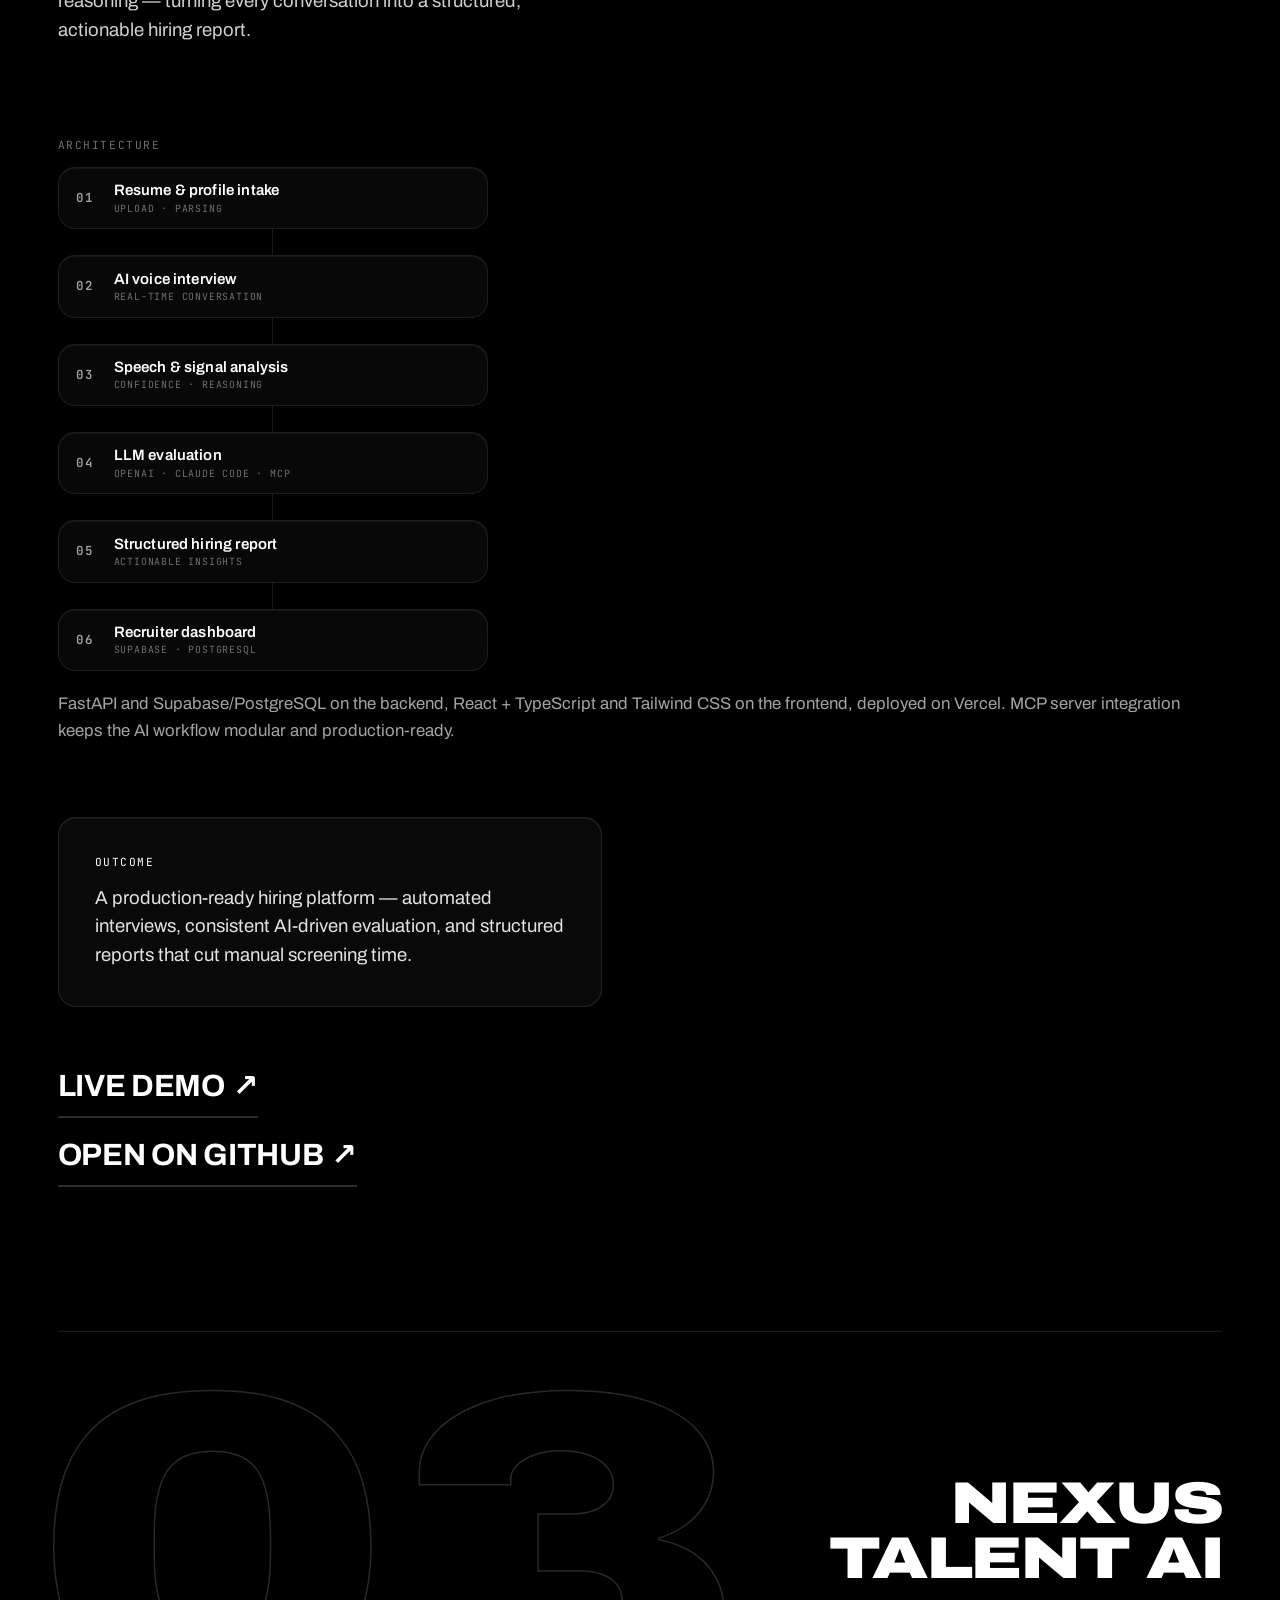
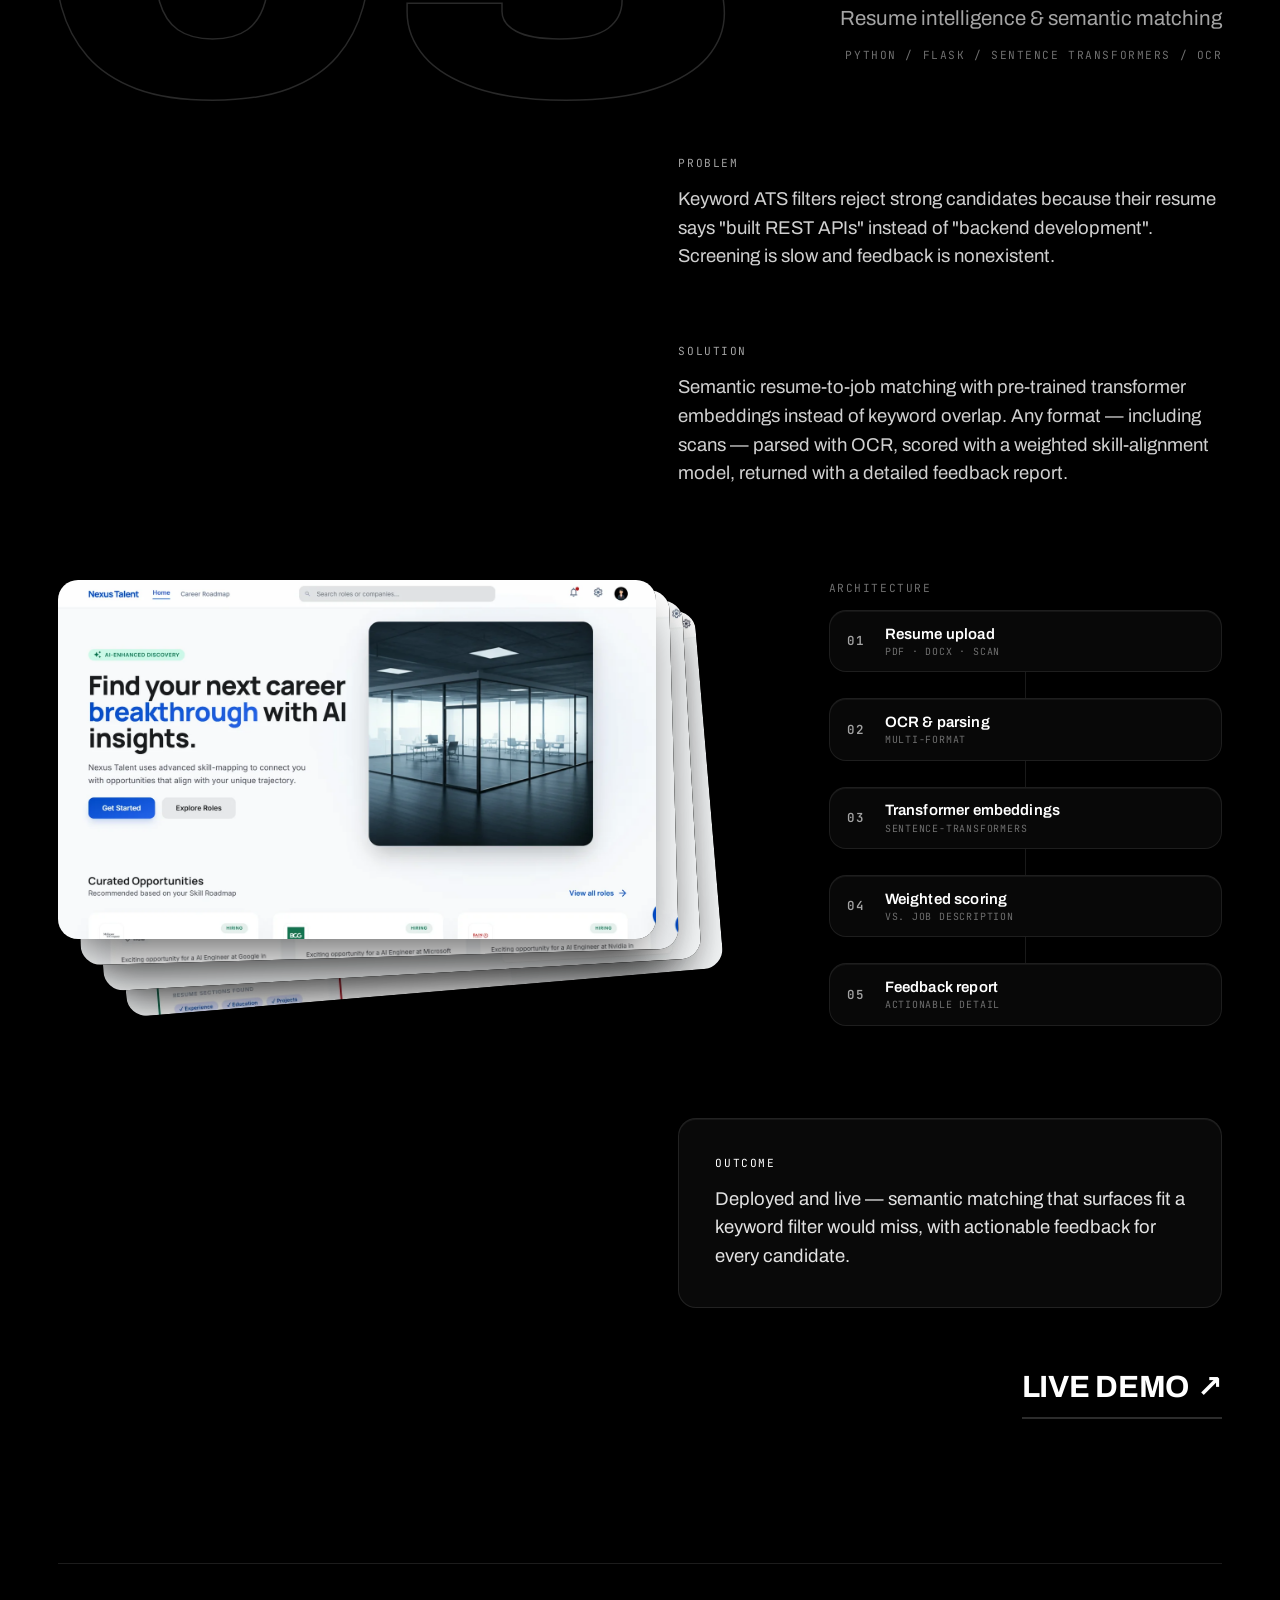
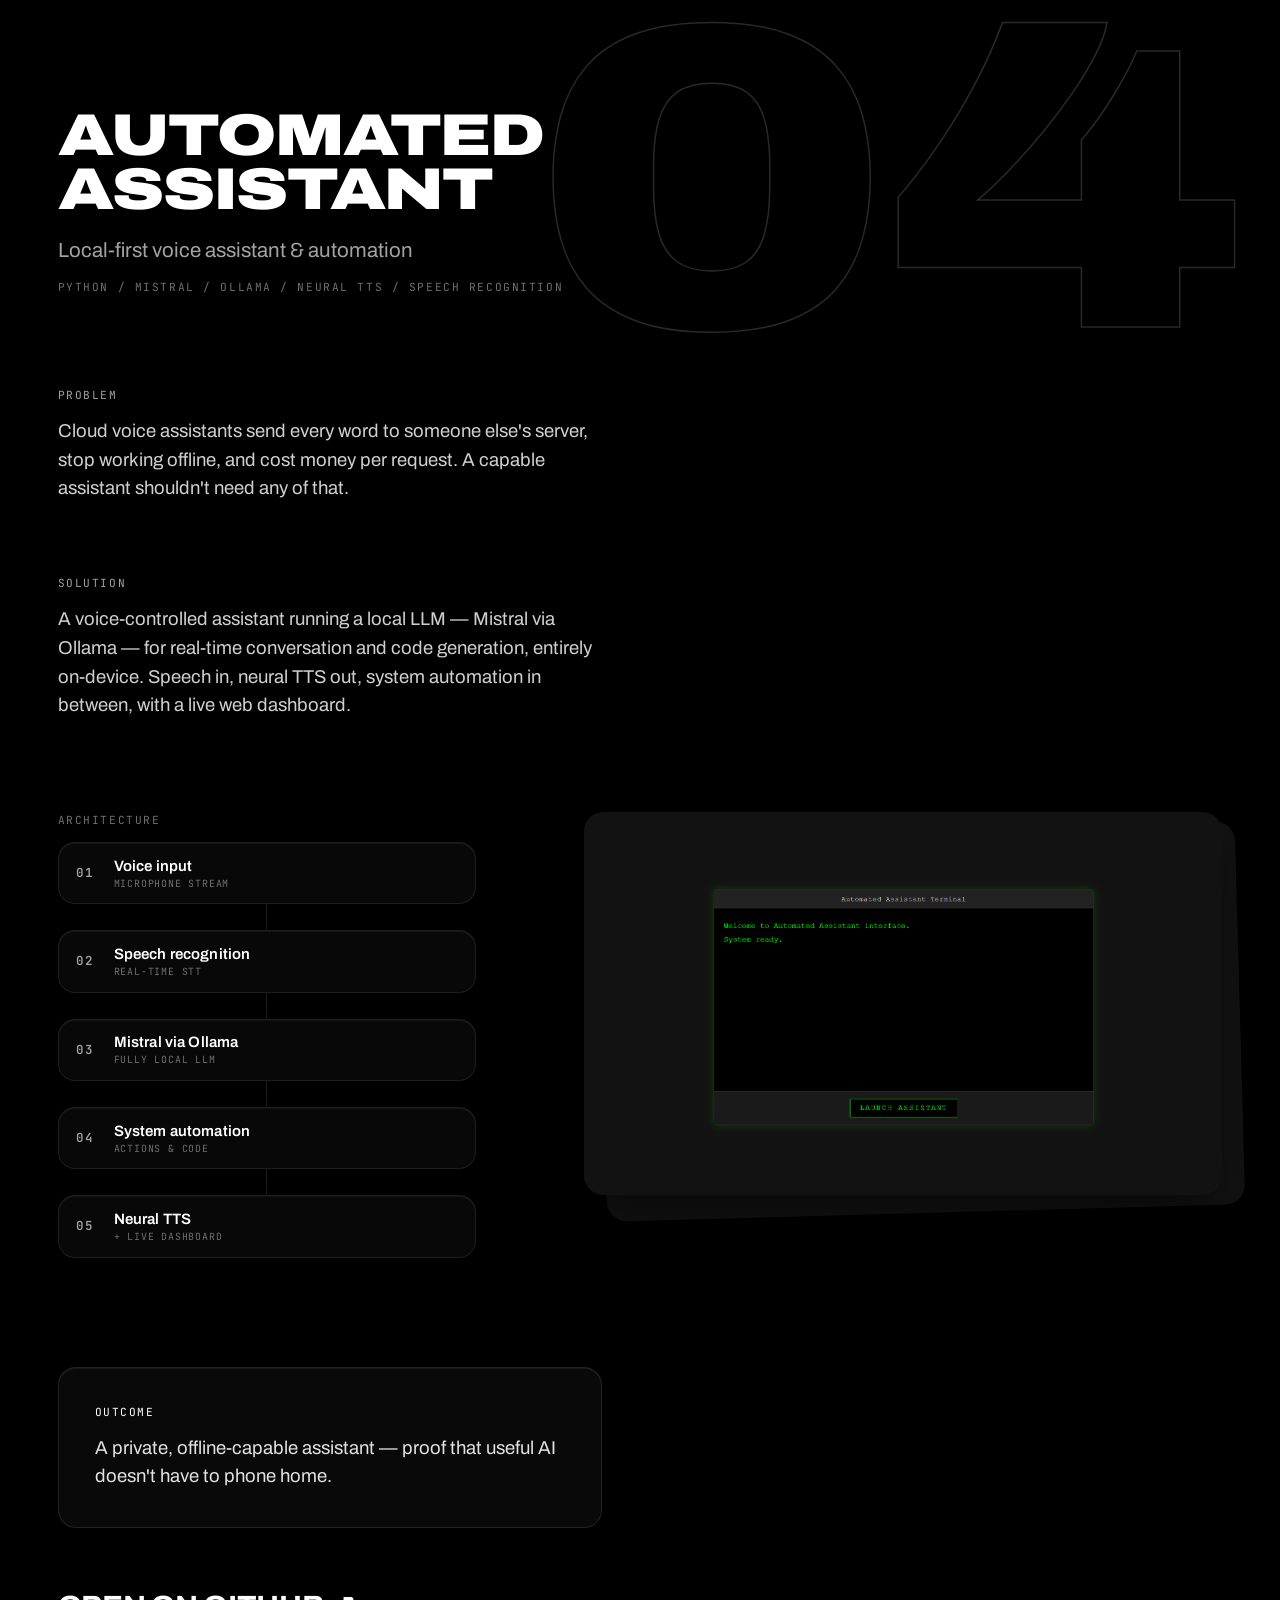
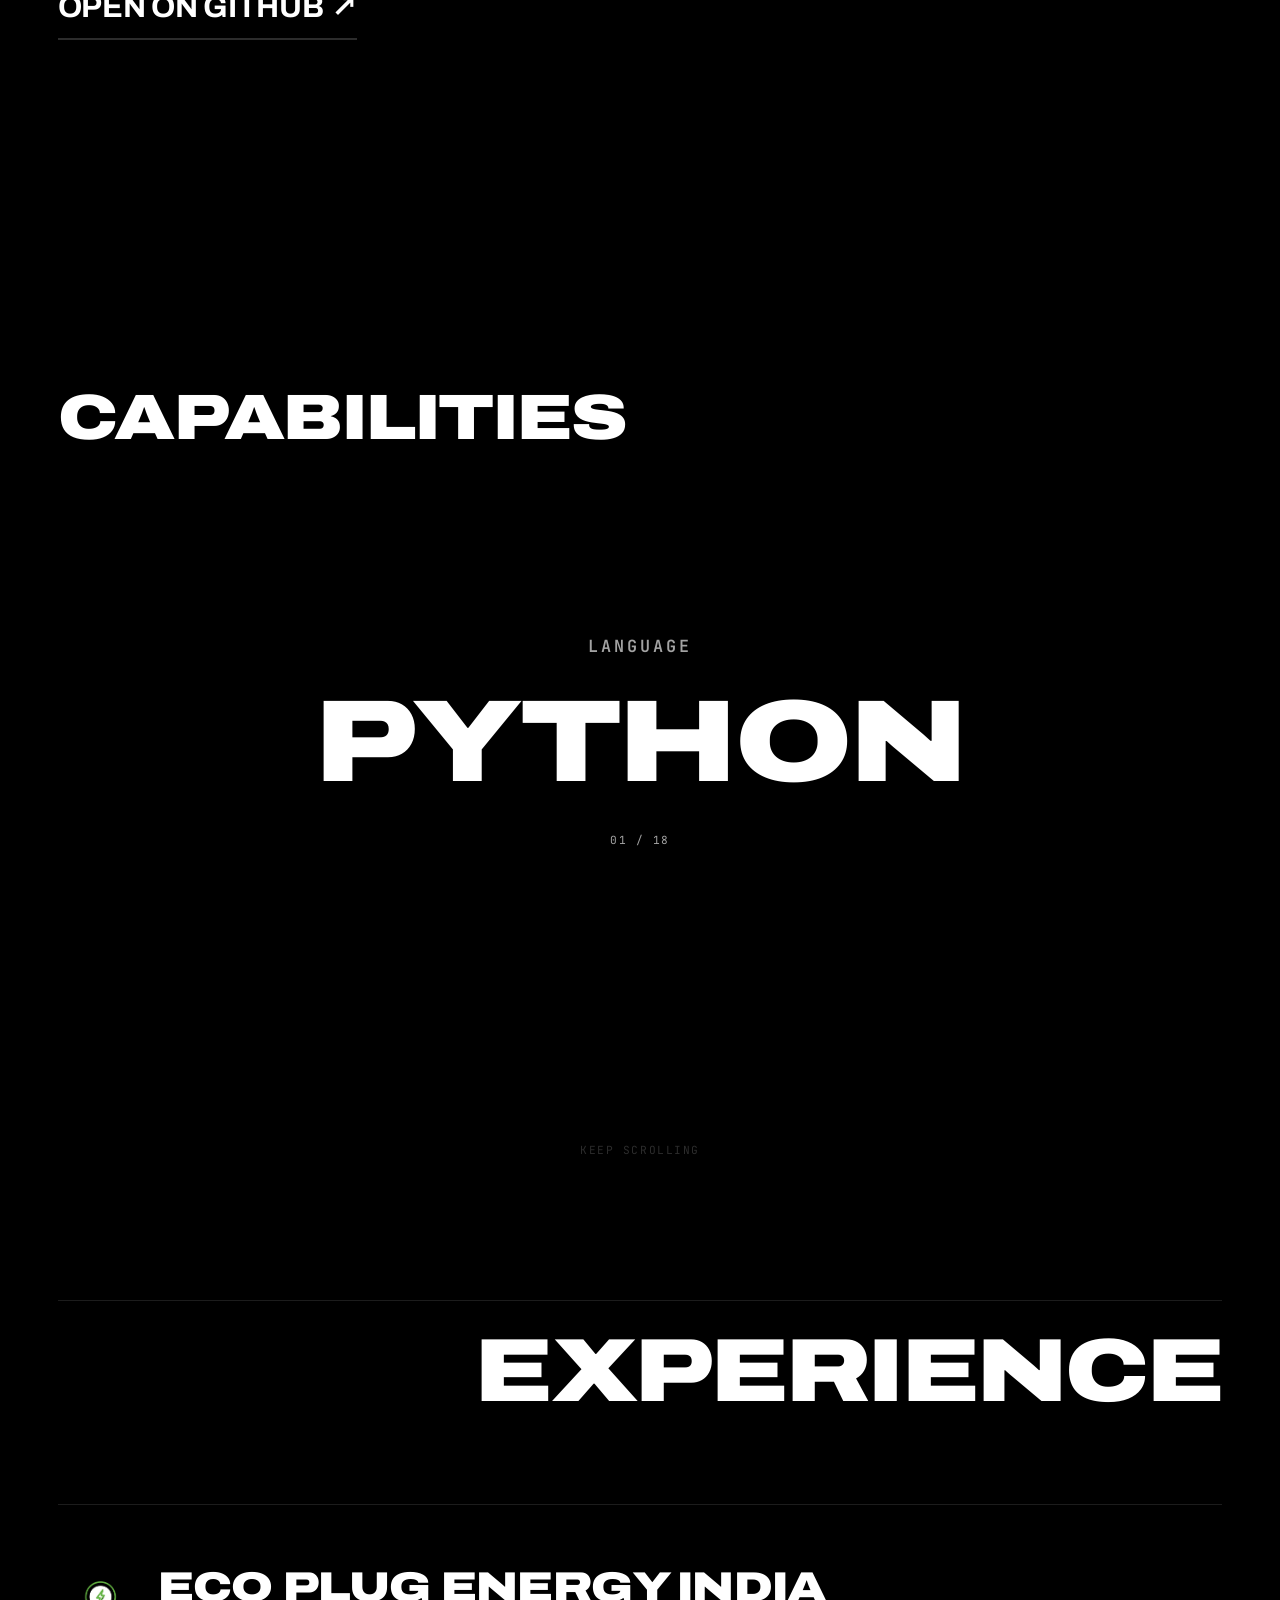
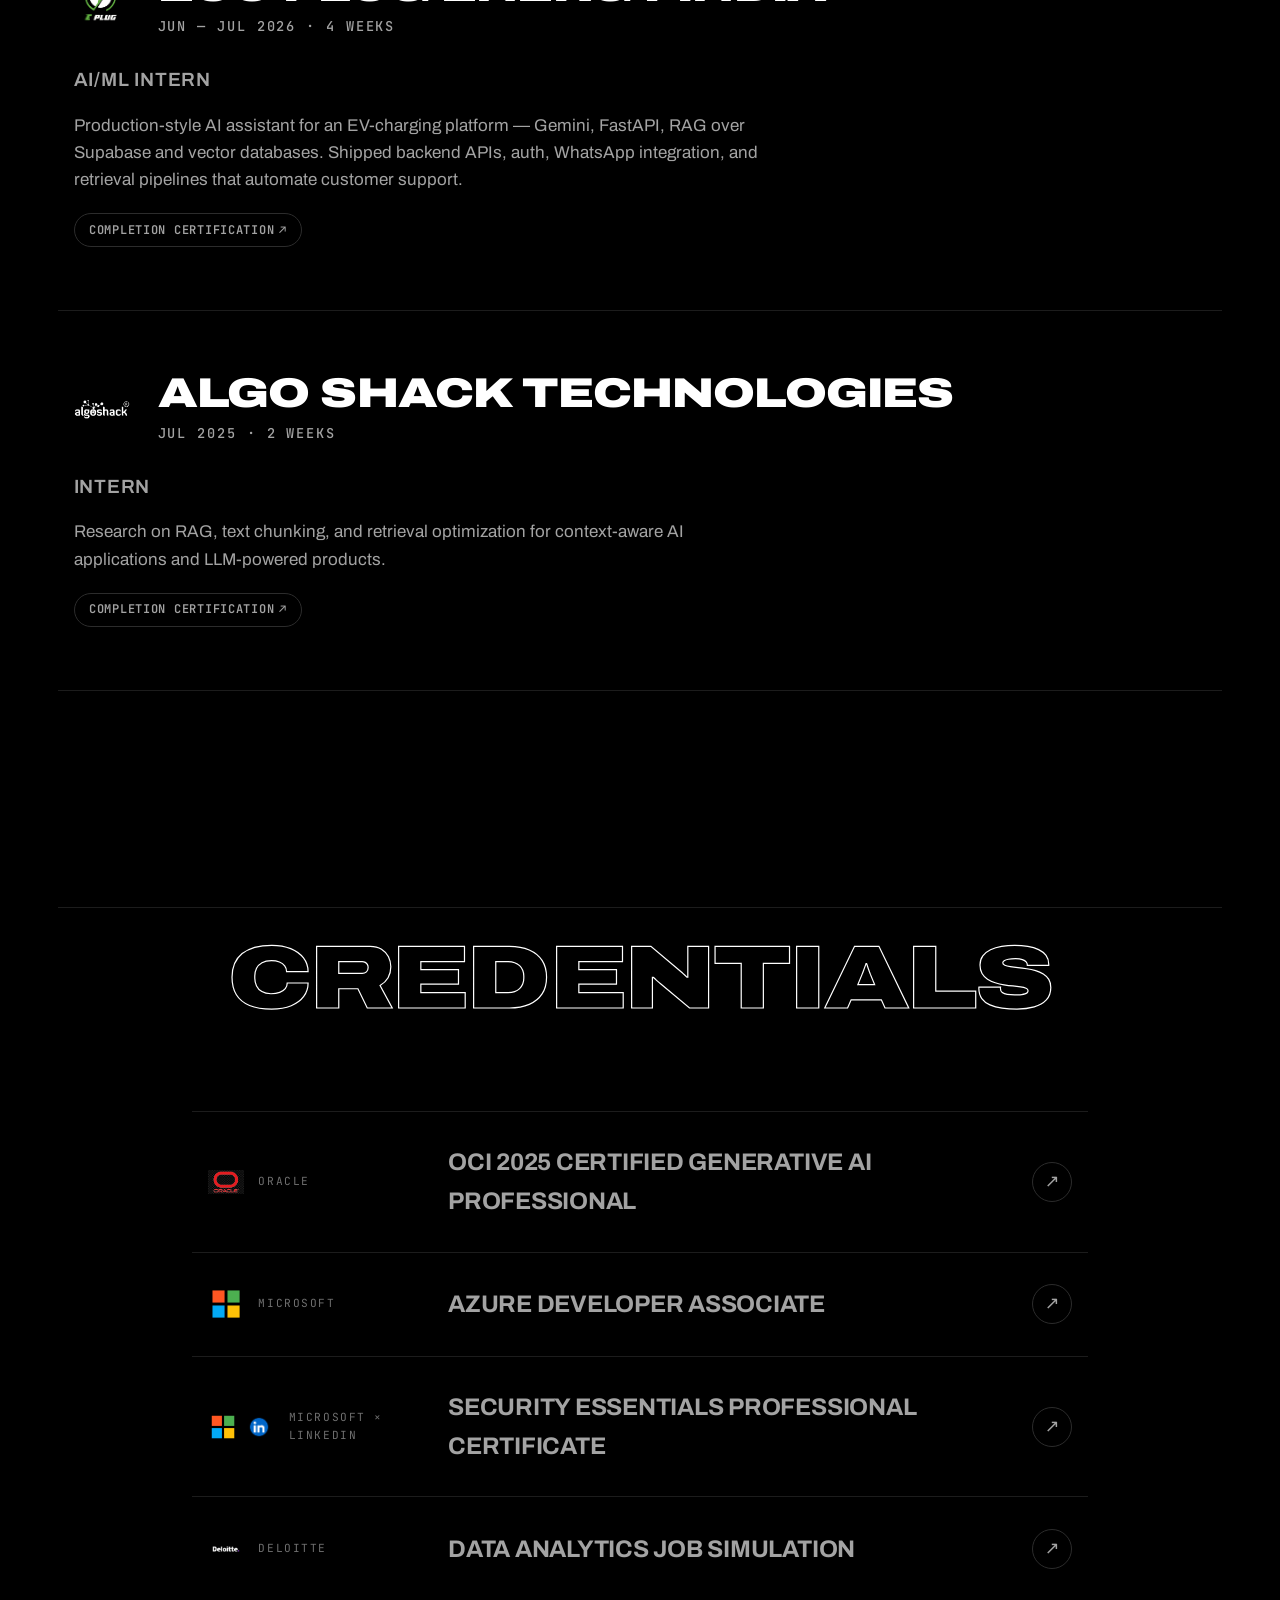
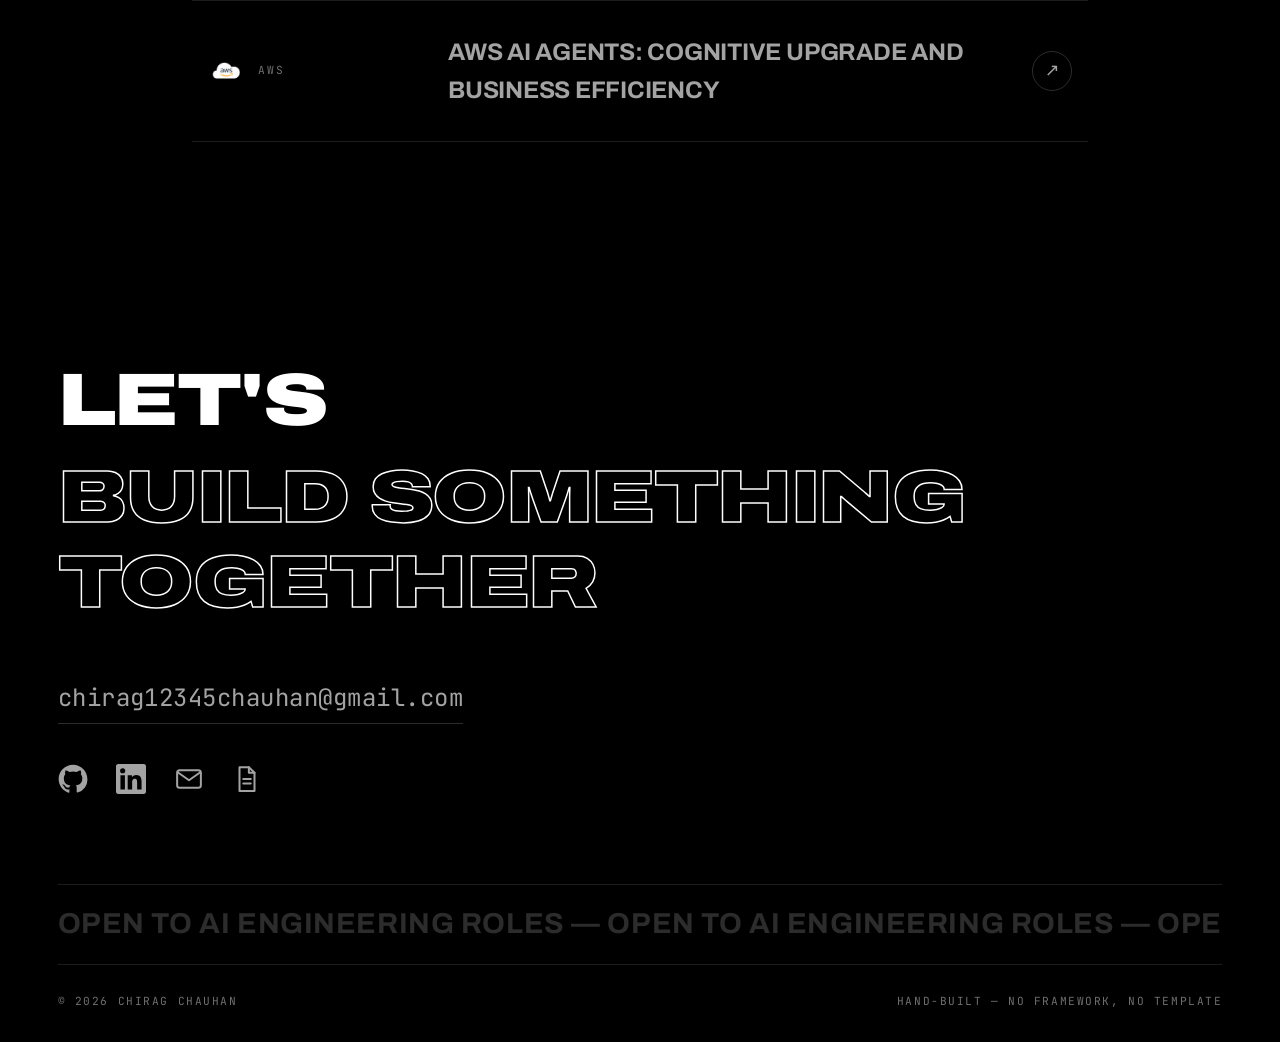
==== commit 68f57e96: "Fix Blueprint title, stack overlap, and button stacking - BLUEPRINT title now renders on one line in" ====
--- a/index.html
+++ b/index.html
@@ -139,9 +139,9 @@
       <!-- P2 -->
       <article class="work">
         <span class="work__ghost" aria-hidden="true">02</span>
-        <div class="work__reveal"><h3 class="work__title">BLUE<br>PRINT</h3></div>
+        <div class="work__reveal"><h3 class="work__title">BLUEPRINT</h3></div>
         <p class="work__tag">AI-powered hiring &amp; candidate evaluation platform</p>
-        <p class="work__stack mono">React / TypeScript / FastAPI / Python / Supabase / PostgreSQL / OpenAI / Claude Code / MCP / Tailwind CSS / Vercel</p>
+        <p class="work__stack work__stack--wrap mono">React / TypeScript / FastAPI / Python / Supabase / PostgreSQL / OpenAI / Claude Code / MCP / Tailwind CSS / Vercel</p>
         <div class="work__blocks">
           <div class="work__block">
             <h4 class="mono">Problem</h4>
--- a/styles.css
+++ b/styles.css
@@ -455,6 +455,10 @@
   color: var(--gray-5);
 }
 .work__stack { margin-top: 0.75rem; color: var(--gray-4); }
+/* Longer stack lists (more items than the other projects) wrap onto their
+   own lines instead of running under the giant ghost numeral. Scoped to
+   this modifier only — other projects' single-line stacks are untouched. */
+.work__stack--wrap { max-width: 34vw; }
 
 .work__blocks {
   margin-top: clamp(3.5rem, 10vh, 6.5rem);
@@ -523,7 +527,8 @@
 .work--alt::after { content: ""; display: block; clear: both; }
 /* Projects with two CTAs (e.g. Live demo + GitHub) sit side by side, each
    keeping its own .work__link spacing/hover — no new button styling. */
-.work__linkRow { display: flex; flex-wrap: wrap; align-items: center; gap: clamp(1.5rem, 3vw, 2.5rem); }
+.work__linkRow { display: flex; flex-direction: column; align-items: flex-start; }
+.work__linkRow .work__link:nth-child(2) { margin-top: 0.75rem; }
 
 /* ============ Work media (project showcase) ============ */
 .work__archrow {
@@ -1067,6 +1072,7 @@
   .lightbox__nav--next { right: 0.5rem; }
   .lightbox__close { top: 0.75rem; right: 0.75rem; }
   .work__ghost { font-size: 42vw; }
+  .work__stack--wrap { max-width: 24vw; }
   .stack__word { white-space: normal; }
   .cert__brand { flex-basis: 100%; }
   .cert__arrow { margin-left: 0; }
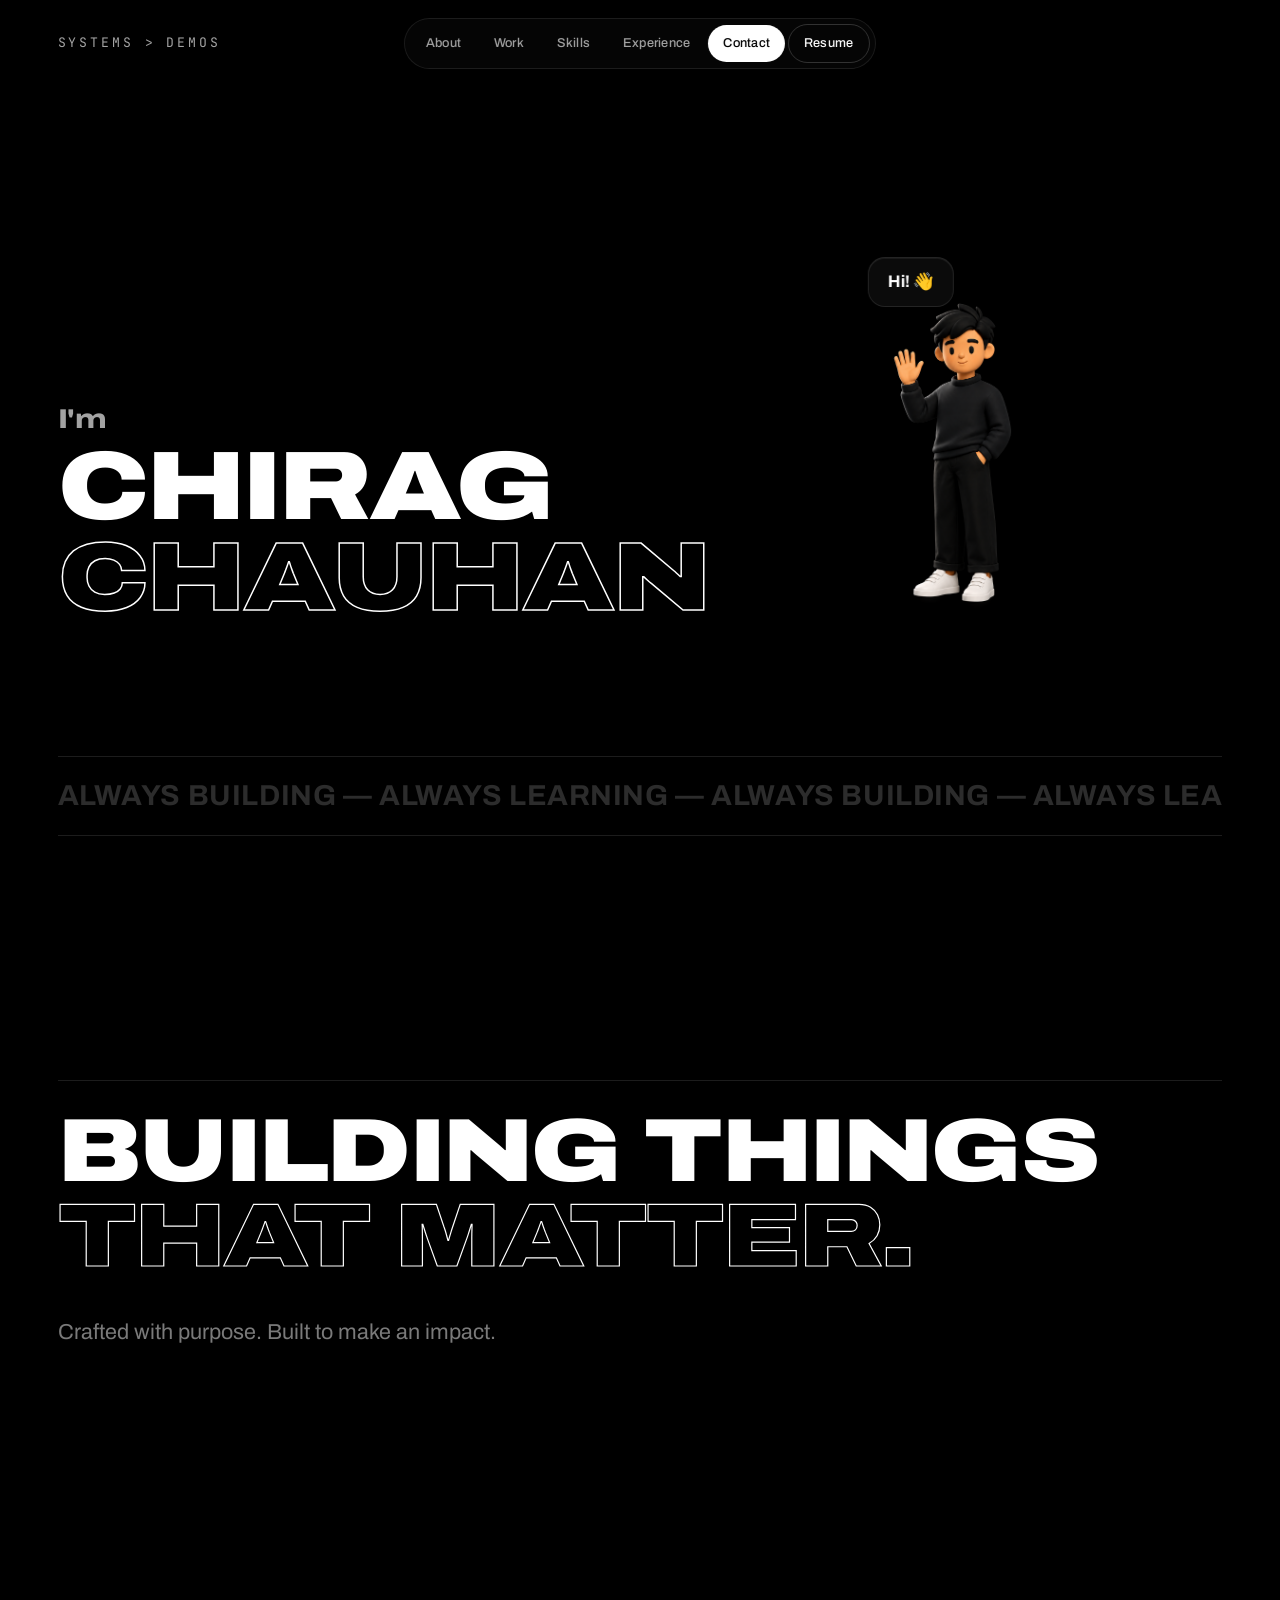
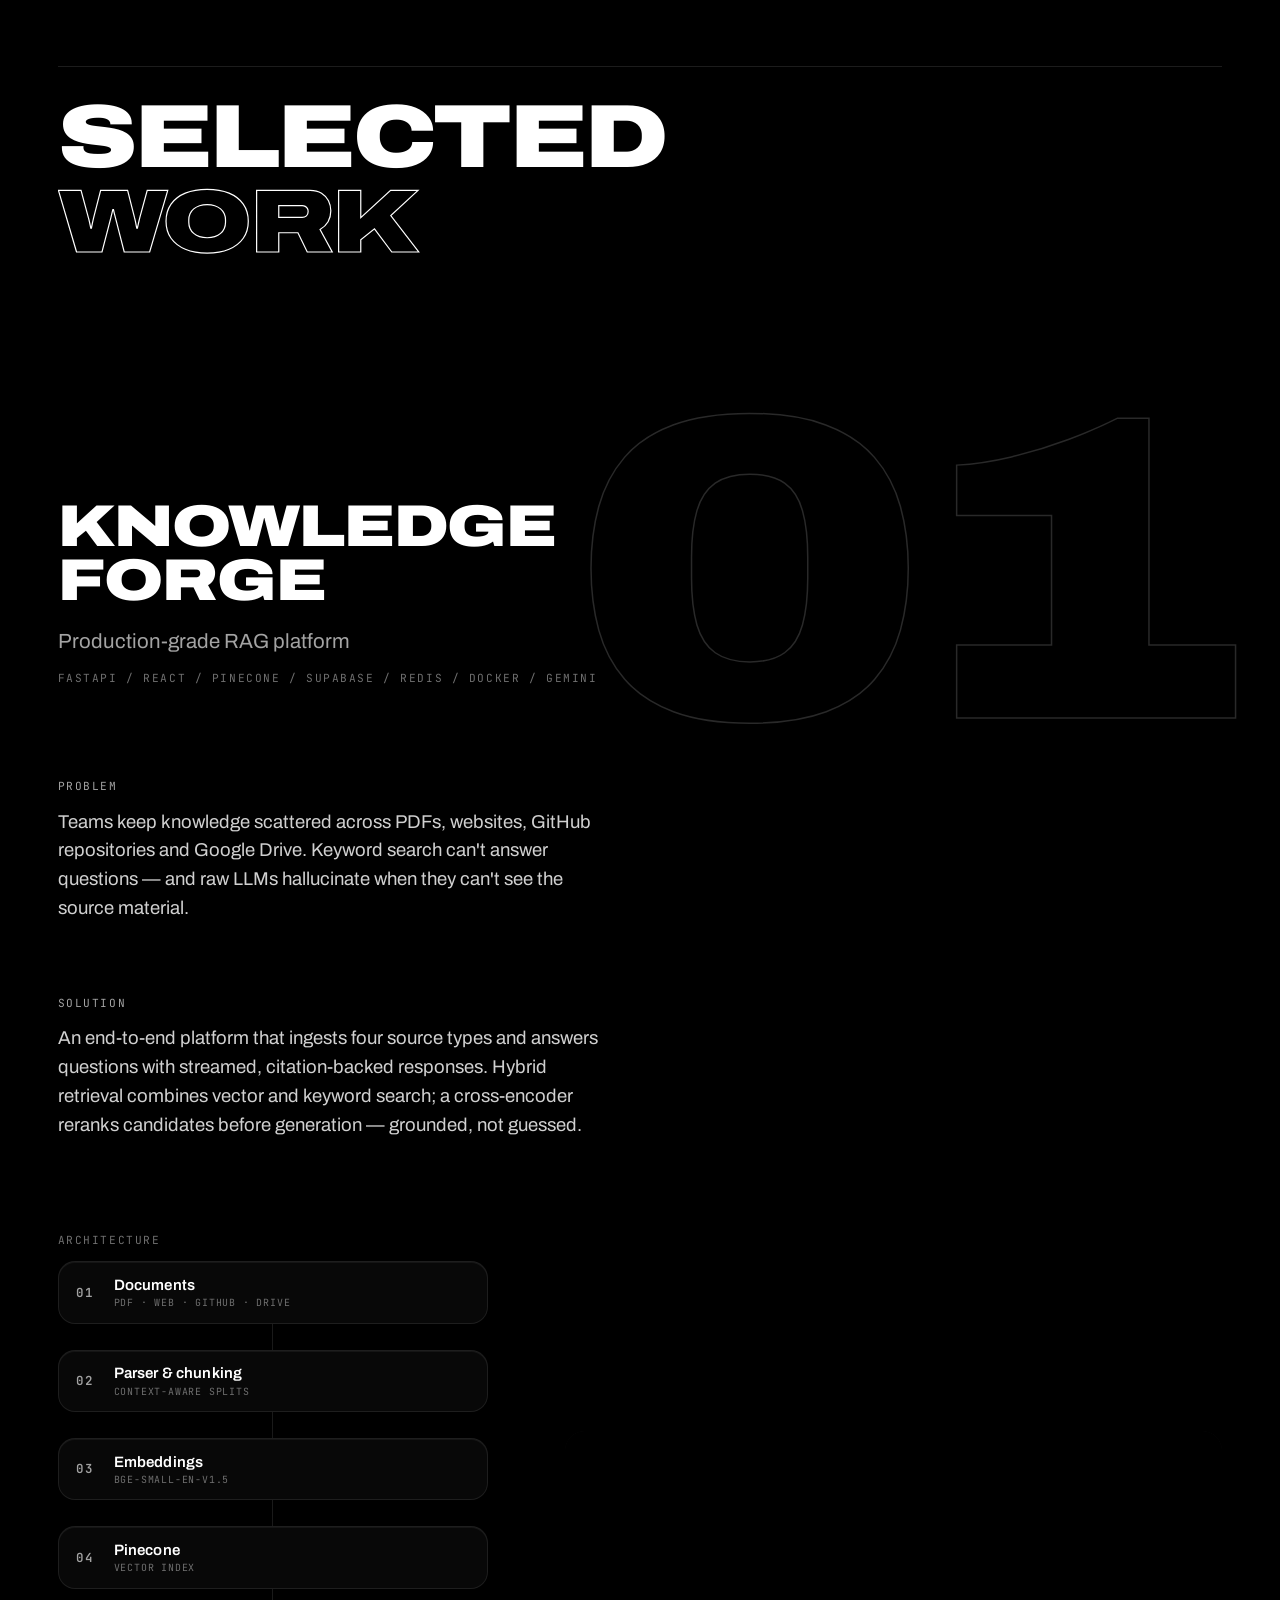
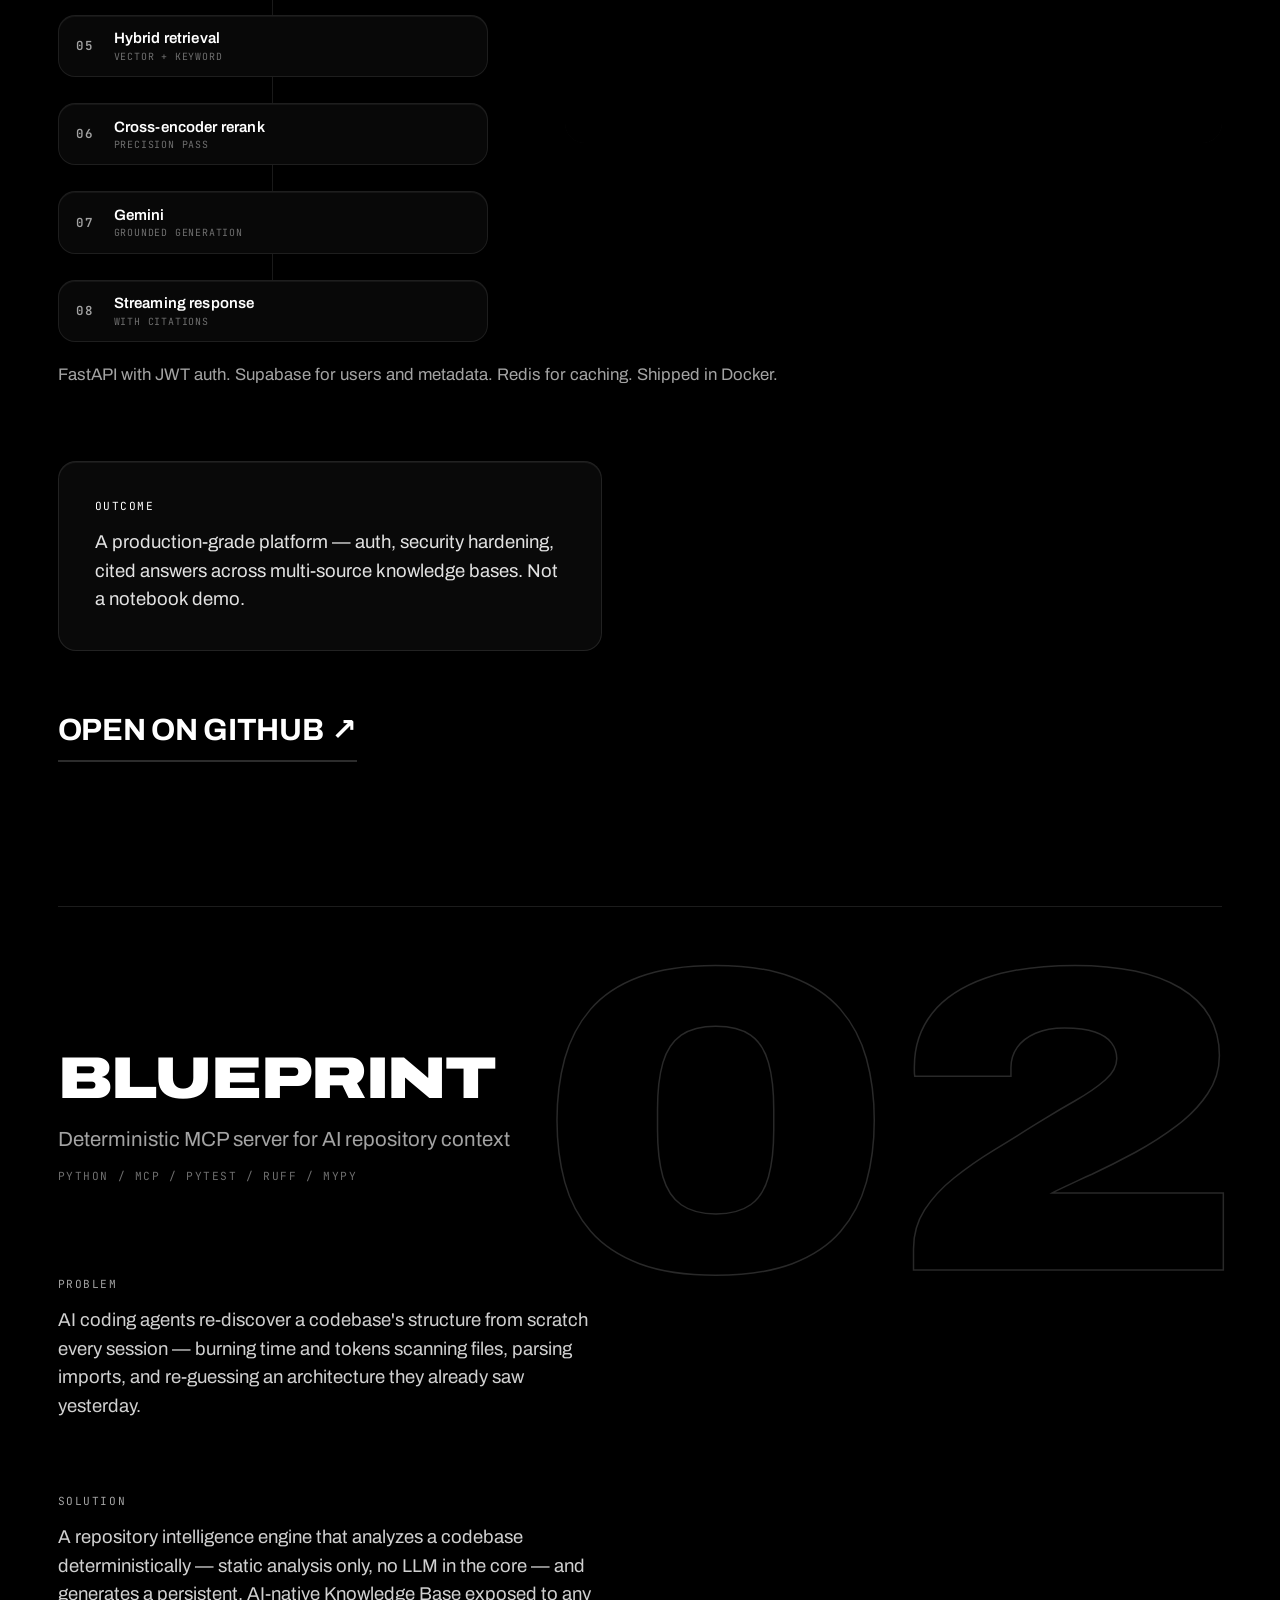
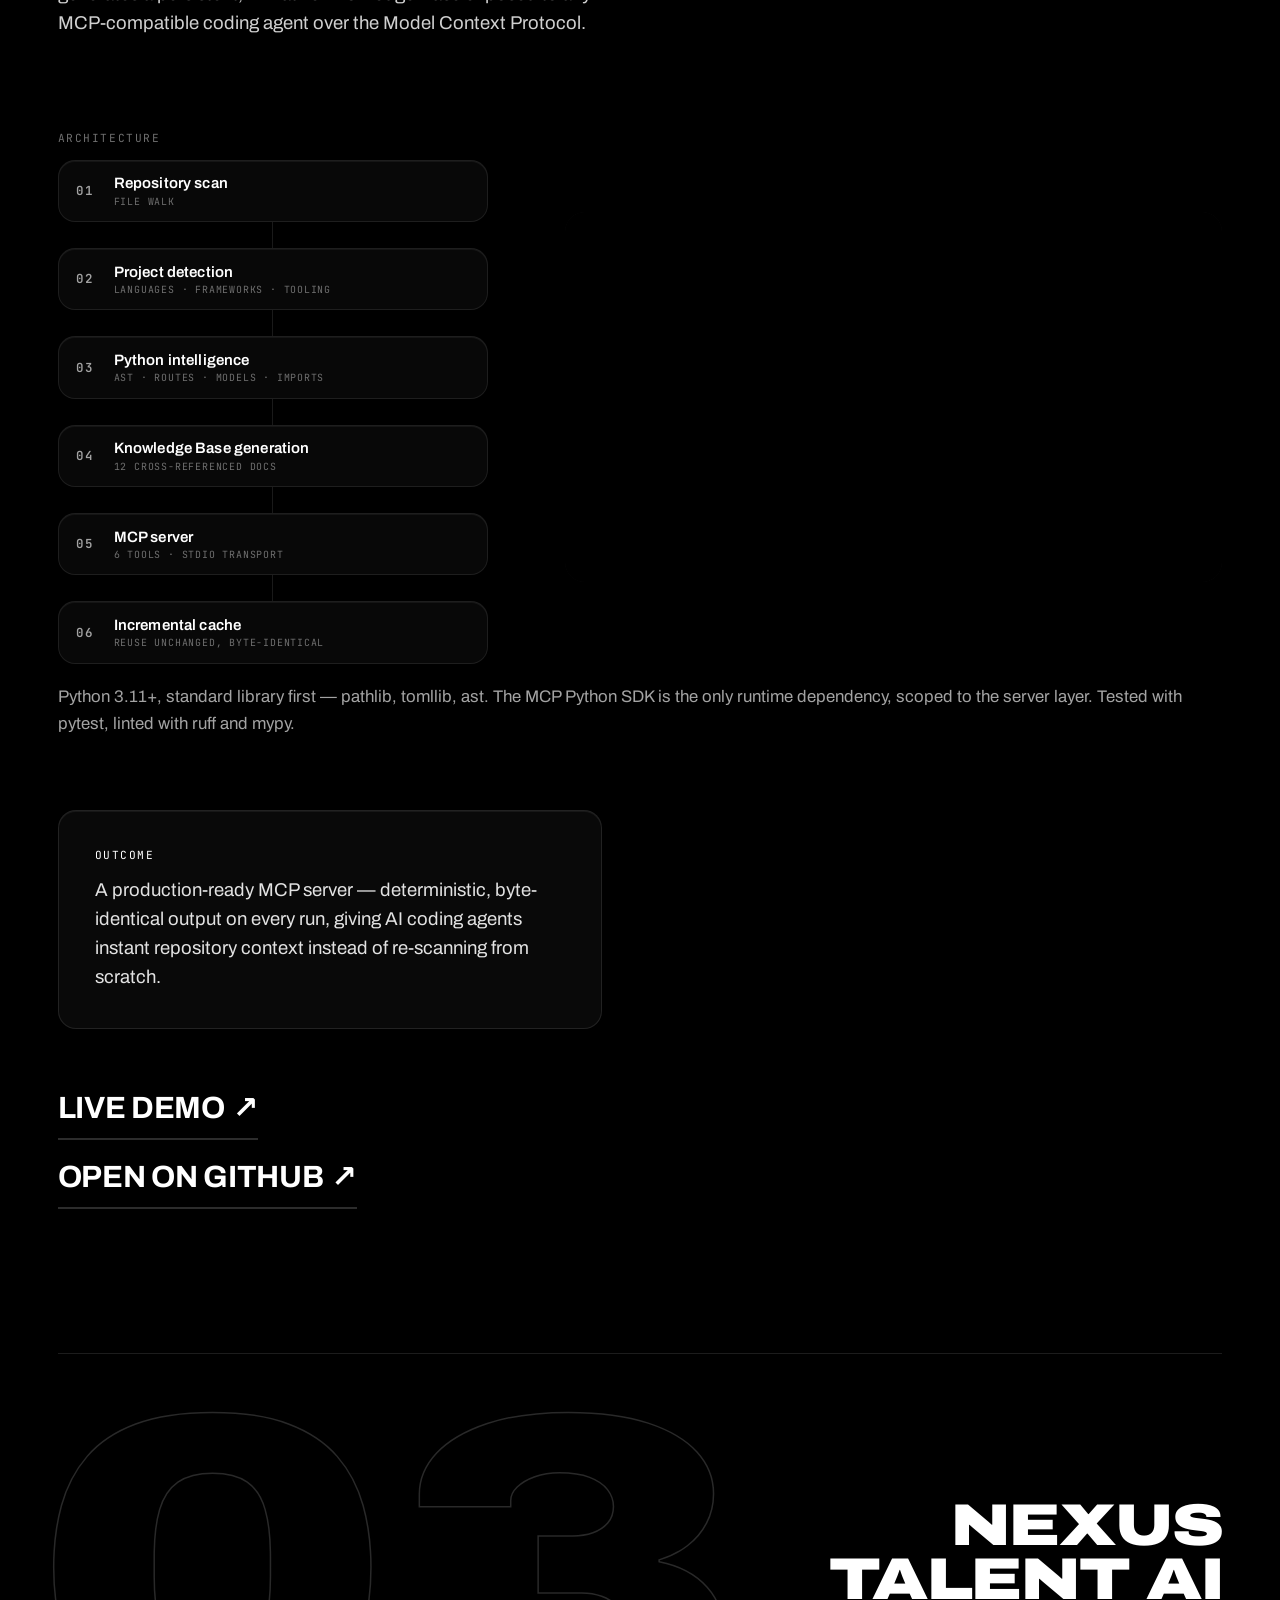
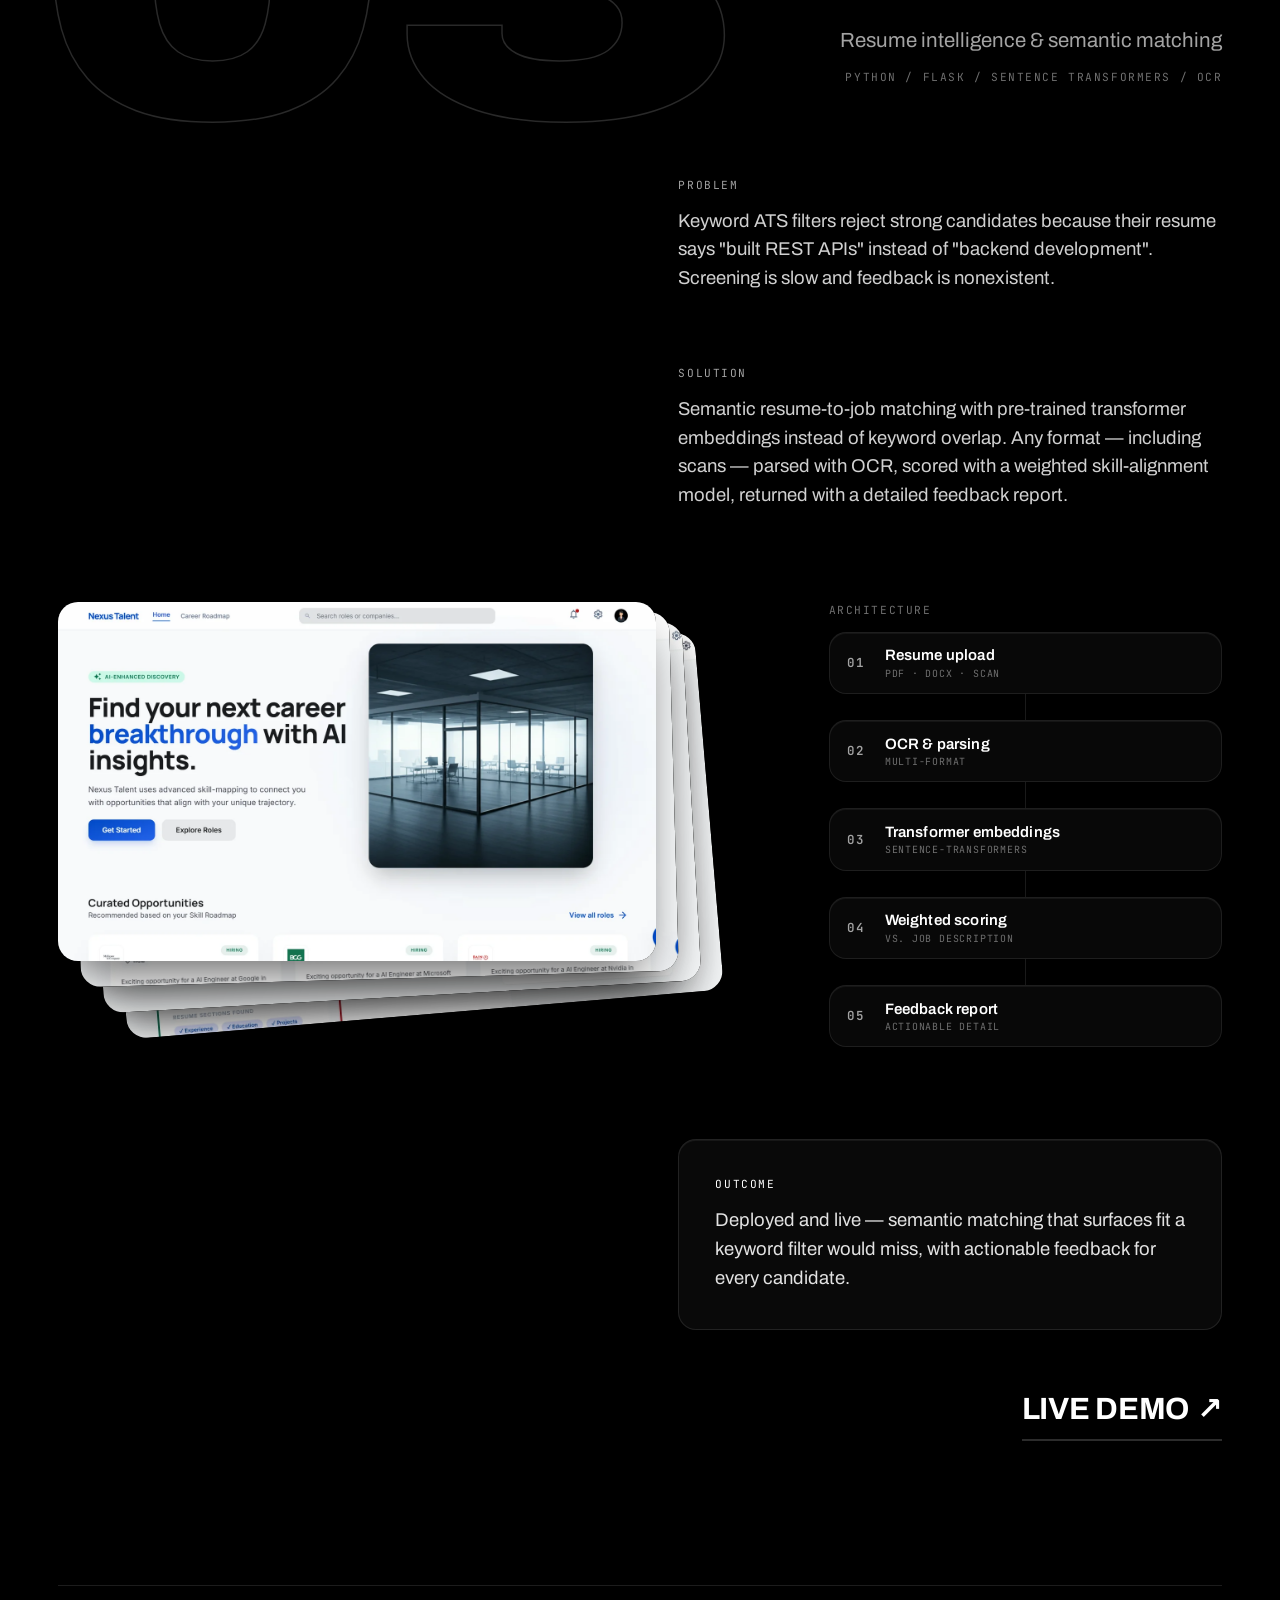
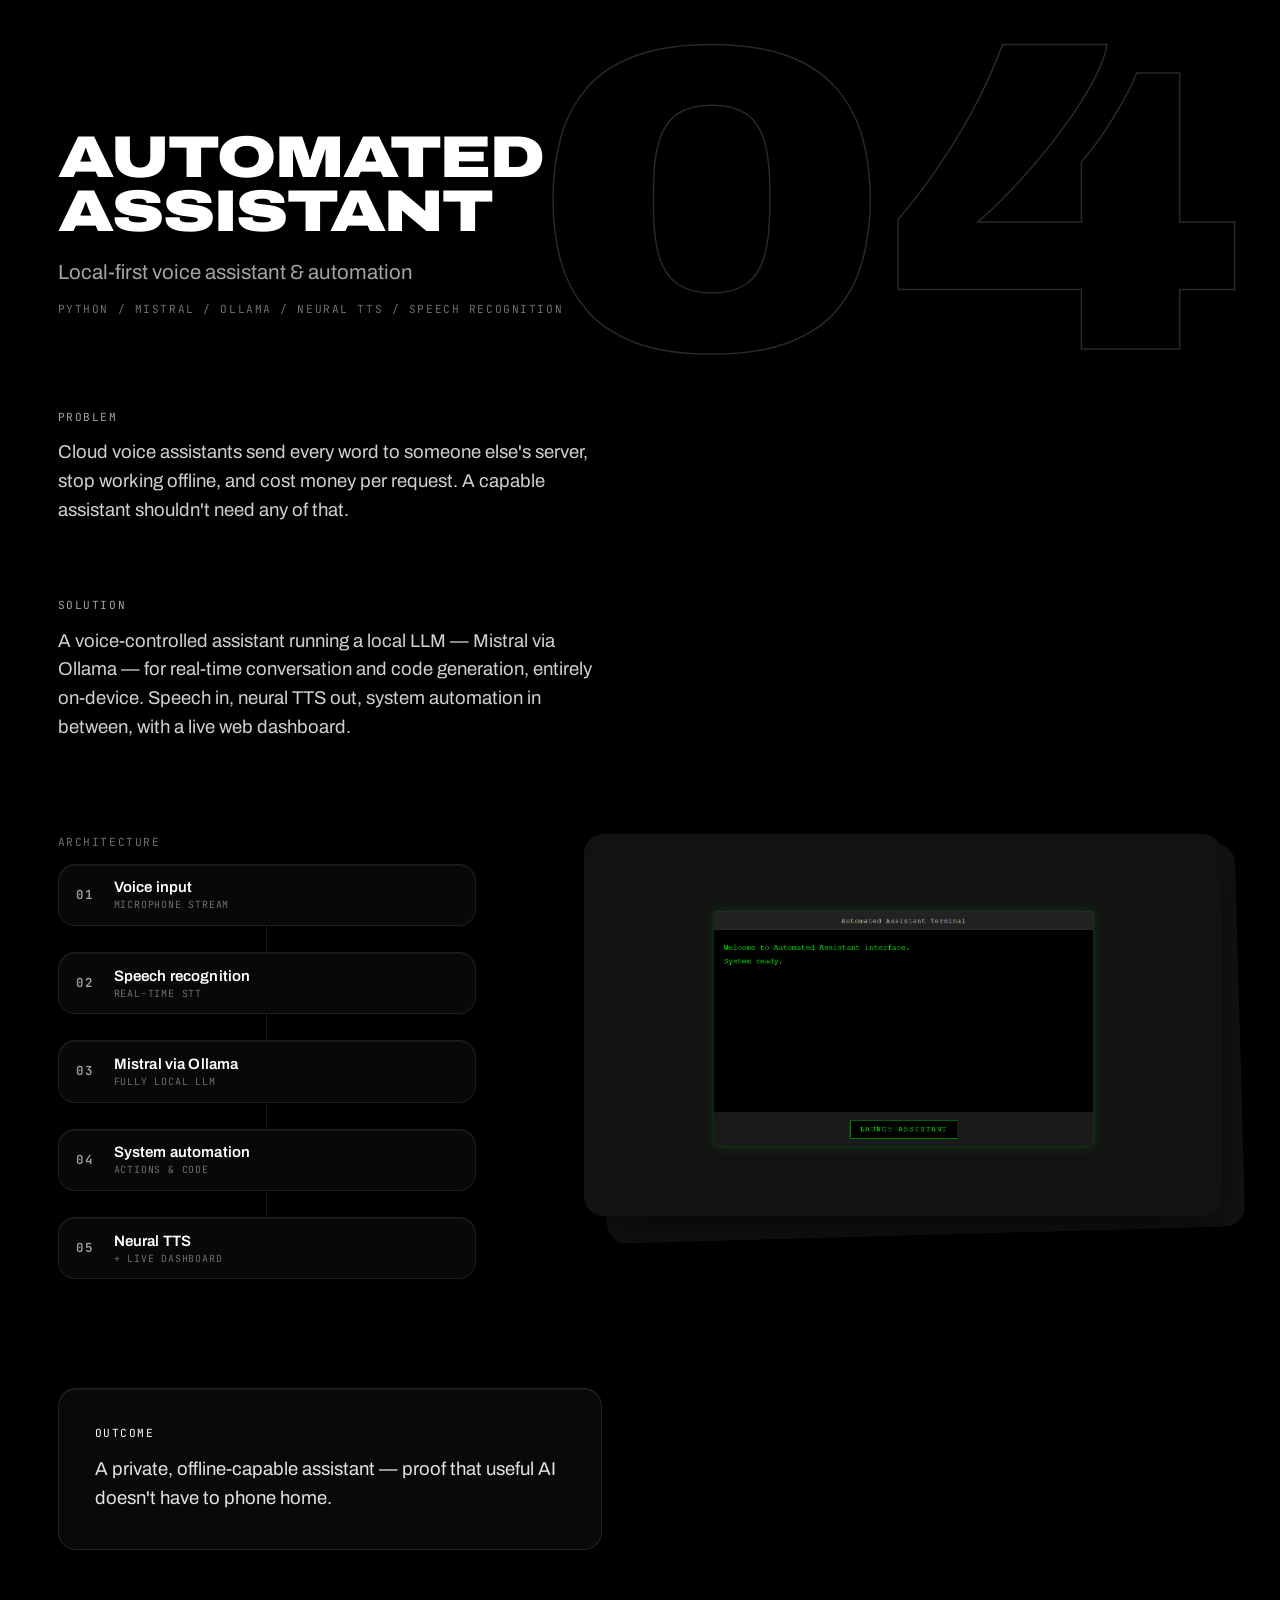
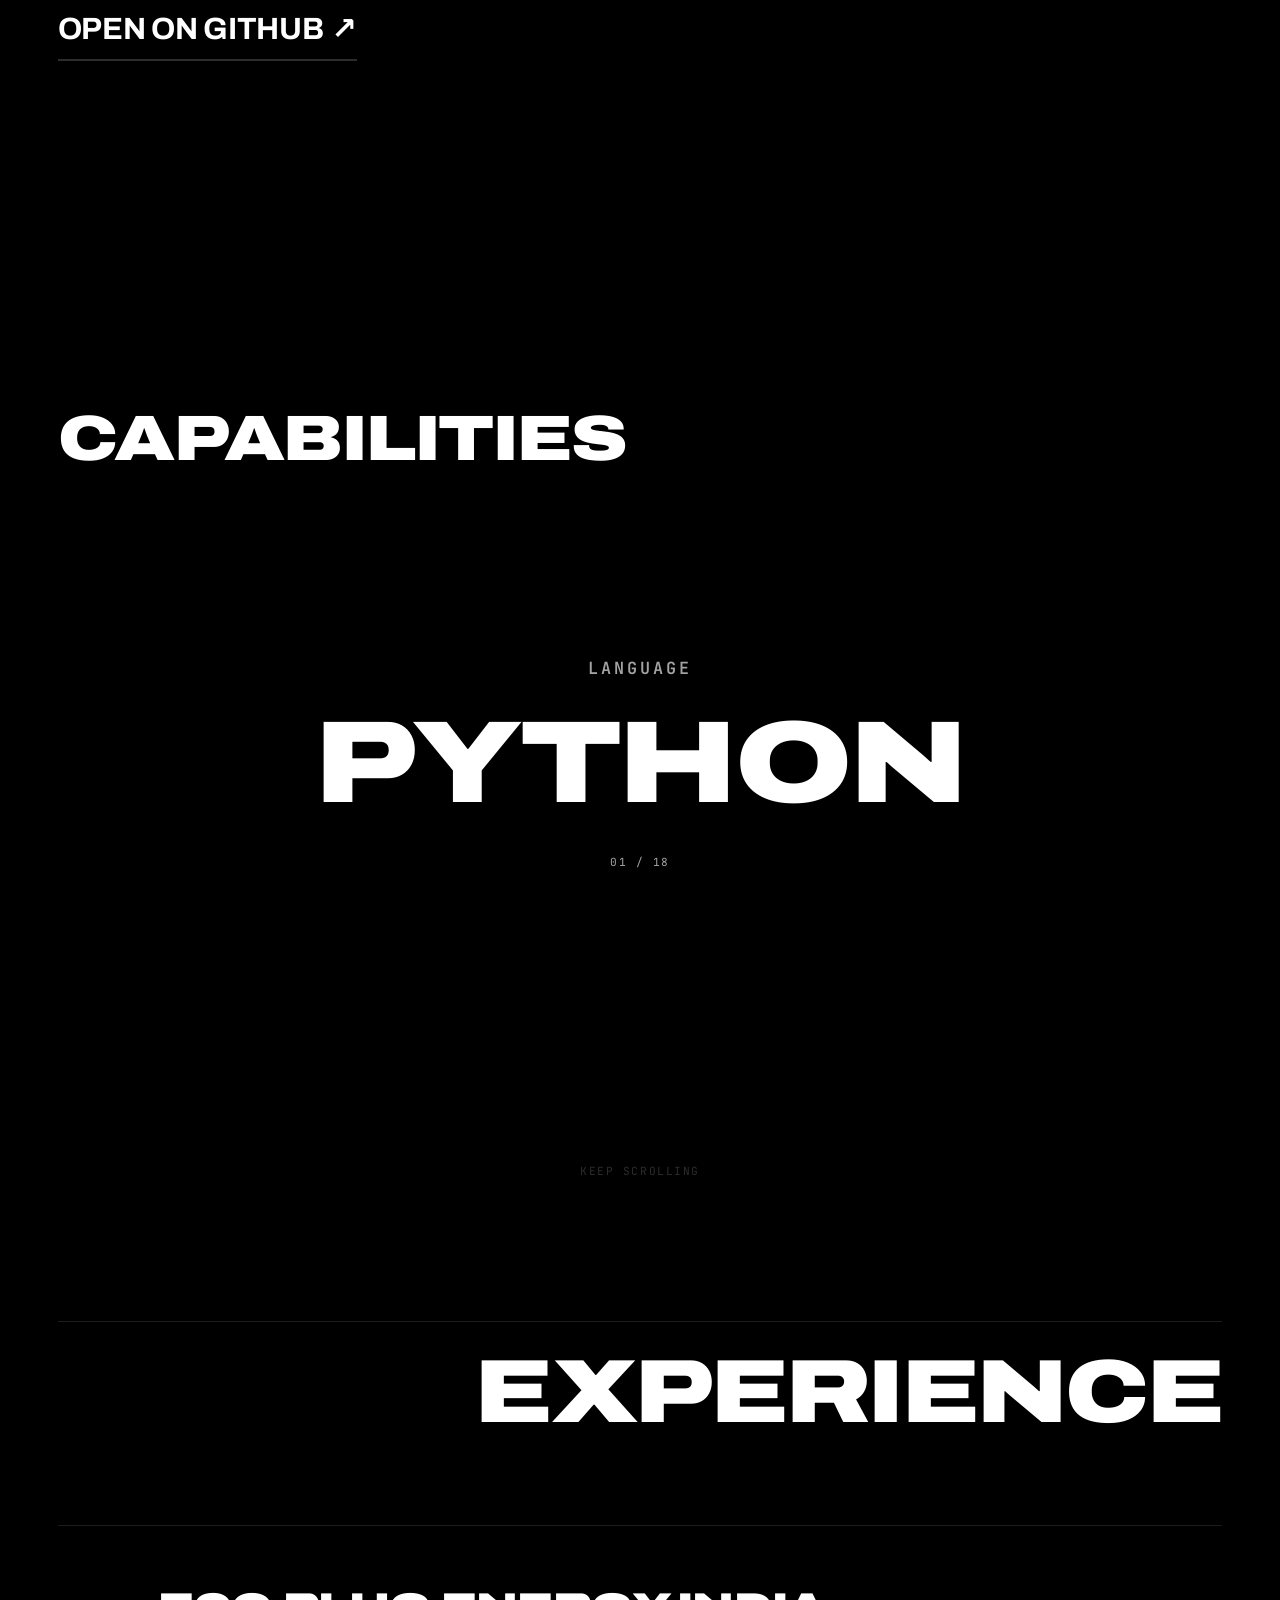
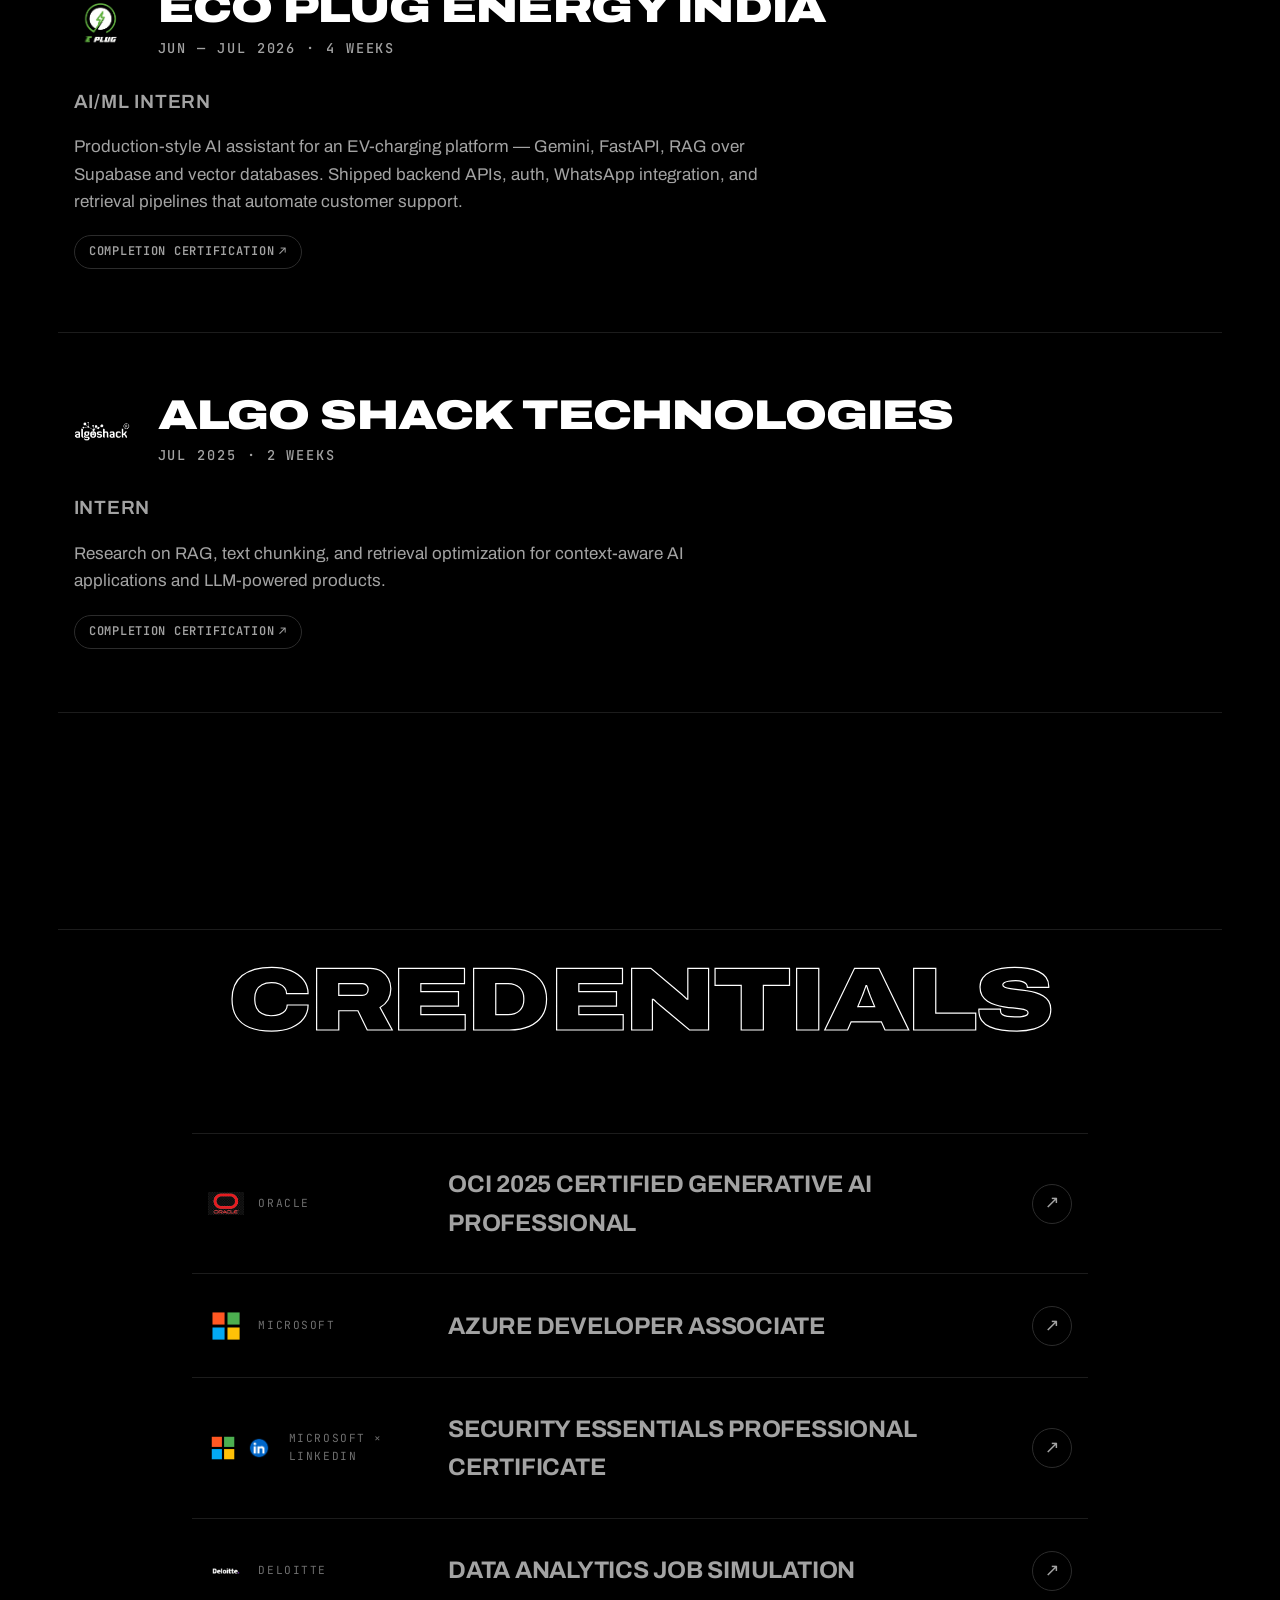
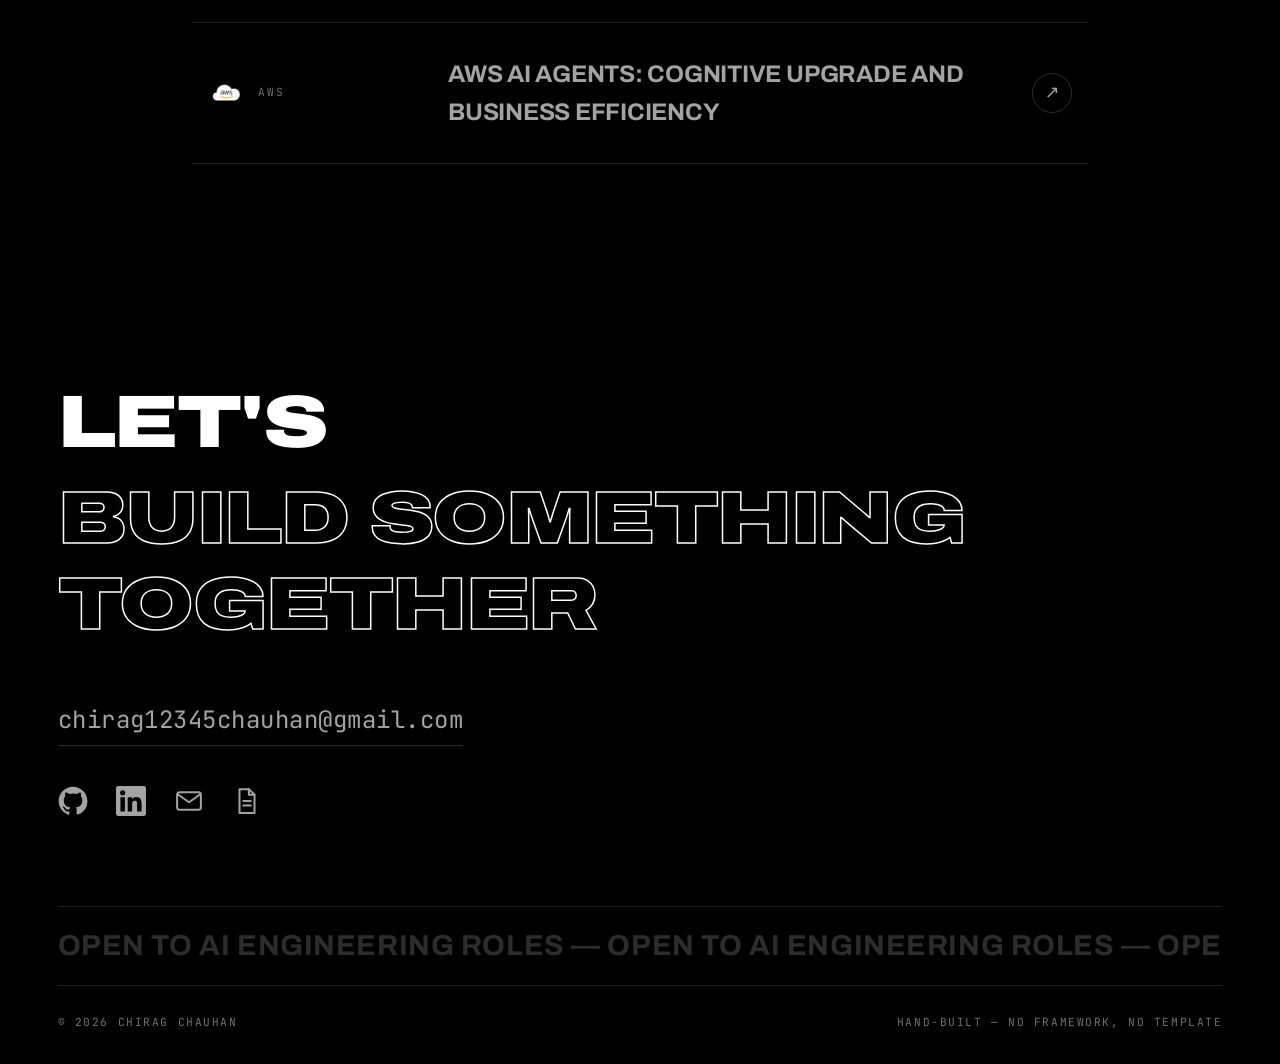
==== commit 8d40b765: "Correct Blueprint project content to match the actual project The previous copy described a fictiona" ====
--- a/index.html
+++ b/index.html
@@ -140,52 +140,54 @@
       <article class="work">
         <span class="work__ghost" aria-hidden="true">02</span>
         <div class="work__reveal"><h3 class="work__title">BLUEPRINT</h3></div>
-        <p class="work__tag">AI-powered hiring &amp; candidate evaluation platform</p>
-        <p class="work__stack work__stack--wrap mono">React / TypeScript / FastAPI / Python / Supabase / PostgreSQL / OpenAI / Claude Code / MCP / Tailwind CSS / Vercel</p>
+        <p class="work__tag">Deterministic MCP server for AI repository context</p>
+        <p class="work__stack mono">Python / MCP / pytest / ruff / mypy</p>
         <div class="work__blocks">
           <div class="work__block">
             <h4 class="mono">Problem</h4>
-            <p>Recruiters screen candidates from resumes and gut feeling — slow, inconsistent,
-              and biased toward keywords rather than real communication, reasoning, and
-              technical ability.</p>
+            <p>AI coding agents re-discover a codebase's structure from scratch every session —
+              burning time and tokens scanning files, parsing imports, and re-guessing an
+              architecture they already saw yesterday.</p>
           </div>
           <div class="work__block">
             <h4 class="mono">Solution</h4>
-            <p>An AI hiring platform that conducts automated voice interviews and evaluates
-              communication, technical ability, confidence, and reasoning — turning every
-              conversation into a structured, actionable hiring report.</p>
+            <p>A repository intelligence engine that analyzes a codebase deterministically —
+              static analysis only, no LLM in the core — and generates a persistent, AI-native
+              Knowledge Base exposed to any MCP-compatible coding agent over the Model Context
+              Protocol.</p>
           </div>
           <div class="work__block work__block--arch">
             <div class="work__archrow">
               <div class="arch">
                 <h4 class="mono">Architecture</h4>
-                <div class="arch__node"><span class="mono">01</span><p>Resume &amp; profile intake<small>upload · parsing</small></p></div>
-                <div class="arch__line"></div>
-                <div class="arch__node"><span class="mono">02</span><p>AI voice interview<small>real-time conversation</small></p></div>
-                <div class="arch__line"></div>
-                <div class="arch__node"><span class="mono">03</span><p>Speech &amp; signal analysis<small>confidence · reasoning</small></p></div>
-                <div class="arch__line"></div>
-                <div class="arch__node"><span class="mono">04</span><p>LLM evaluation<small>OpenAI · Claude Code · MCP</small></p></div>
-                <div class="arch__line"></div>
-                <div class="arch__node"><span class="mono">05</span><p>Structured hiring report<small>actionable insights</small></p></div>
-                <div class="arch__line"></div>
-                <div class="arch__node"><span class="mono">06</span><p>Recruiter dashboard<small>Supabase · PostgreSQL</small></p></div>
+                <div class="arch__node"><span class="mono">01</span><p>Repository scan<small>file walk</small></p></div>
+                <div class="arch__line"></div>
+                <div class="arch__node"><span class="mono">02</span><p>Project detection<small>languages · frameworks · tooling</small></p></div>
+                <div class="arch__line"></div>
+                <div class="arch__node"><span class="mono">03</span><p>Python intelligence<small>AST · routes · models · imports</small></p></div>
+                <div class="arch__line"></div>
+                <div class="arch__node"><span class="mono">04</span><p>Knowledge Base generation<small>12 cross-referenced docs</small></p></div>
+                <div class="arch__line"></div>
+                <div class="arch__node"><span class="mono">05</span><p>MCP server<small>6 tools · stdio transport</small></p></div>
+                <div class="arch__line"></div>
+                <div class="arch__node"><span class="mono">06</span><p>Incremental cache<small>reuse unchanged, byte-identical</small></p></div>
               </div>
               <div class="work__media work__media--video" data-media>
-                <video class="work__video work__video--wide" width="960" height="540" muted loop playsinline preload="metadata" aria-label="Blueprint product demo — AI voice interview and hiring report walkthrough">
+                <video class="work__video work__video--wide" width="960" height="540" muted loop playsinline preload="metadata" aria-label="Blueprint product demo — generating an AI-native repository Knowledge Base">
                   <source src="project_assets/blueprint-demo.mp4" type="video/mp4">
                   Your browser doesn't support embedded video.
                 </video>
               </div>
             </div>
-            <p>FastAPI and Supabase/PostgreSQL on the backend, React + TypeScript and Tailwind
-              CSS on the frontend, deployed on Vercel. MCP server integration keeps the AI
-              workflow modular and production-ready.</p>
+            <p>Python 3.11+, standard library first — pathlib, tomllib, ast. The MCP Python SDK
+              is the only runtime dependency, scoped to the server layer. Tested with pytest,
+              linted with ruff and mypy.</p>
           </div>
           <div class="work__block">
             <h4 class="mono">Outcome</h4>
-            <p>A production-ready hiring platform — automated interviews, consistent AI-driven
-              evaluation, and structured reports that cut manual screening time.</p>
+            <p>A production-ready MCP server — deterministic, byte-identical output on every
+              run, giving AI coding agents instant repository context instead of re-scanning
+              from scratch.</p>
           </div>
         </div>
         <div class="work__linkRow">
--- a/styles.css
+++ b/styles.css
@@ -455,10 +455,6 @@
   color: var(--gray-5);
 }
 .work__stack { margin-top: 0.75rem; color: var(--gray-4); }
-/* Longer stack lists (more items than the other projects) wrap onto their
-   own lines instead of running under the giant ghost numeral. Scoped to
-   this modifier only — other projects' single-line stacks are untouched. */
-.work__stack--wrap { max-width: 34vw; }
 
 .work__blocks {
   margin-top: clamp(3.5rem, 10vh, 6.5rem);
@@ -1072,7 +1068,6 @@
   .lightbox__nav--next { right: 0.5rem; }
   .lightbox__close { top: 0.75rem; right: 0.75rem; }
   .work__ghost { font-size: 42vw; }
-  .work__stack--wrap { max-width: 24vw; }
   .stack__word { white-space: normal; }
   .cert__brand { flex-basis: 100%; }
   .cert__arrow { margin-left: 0; }
